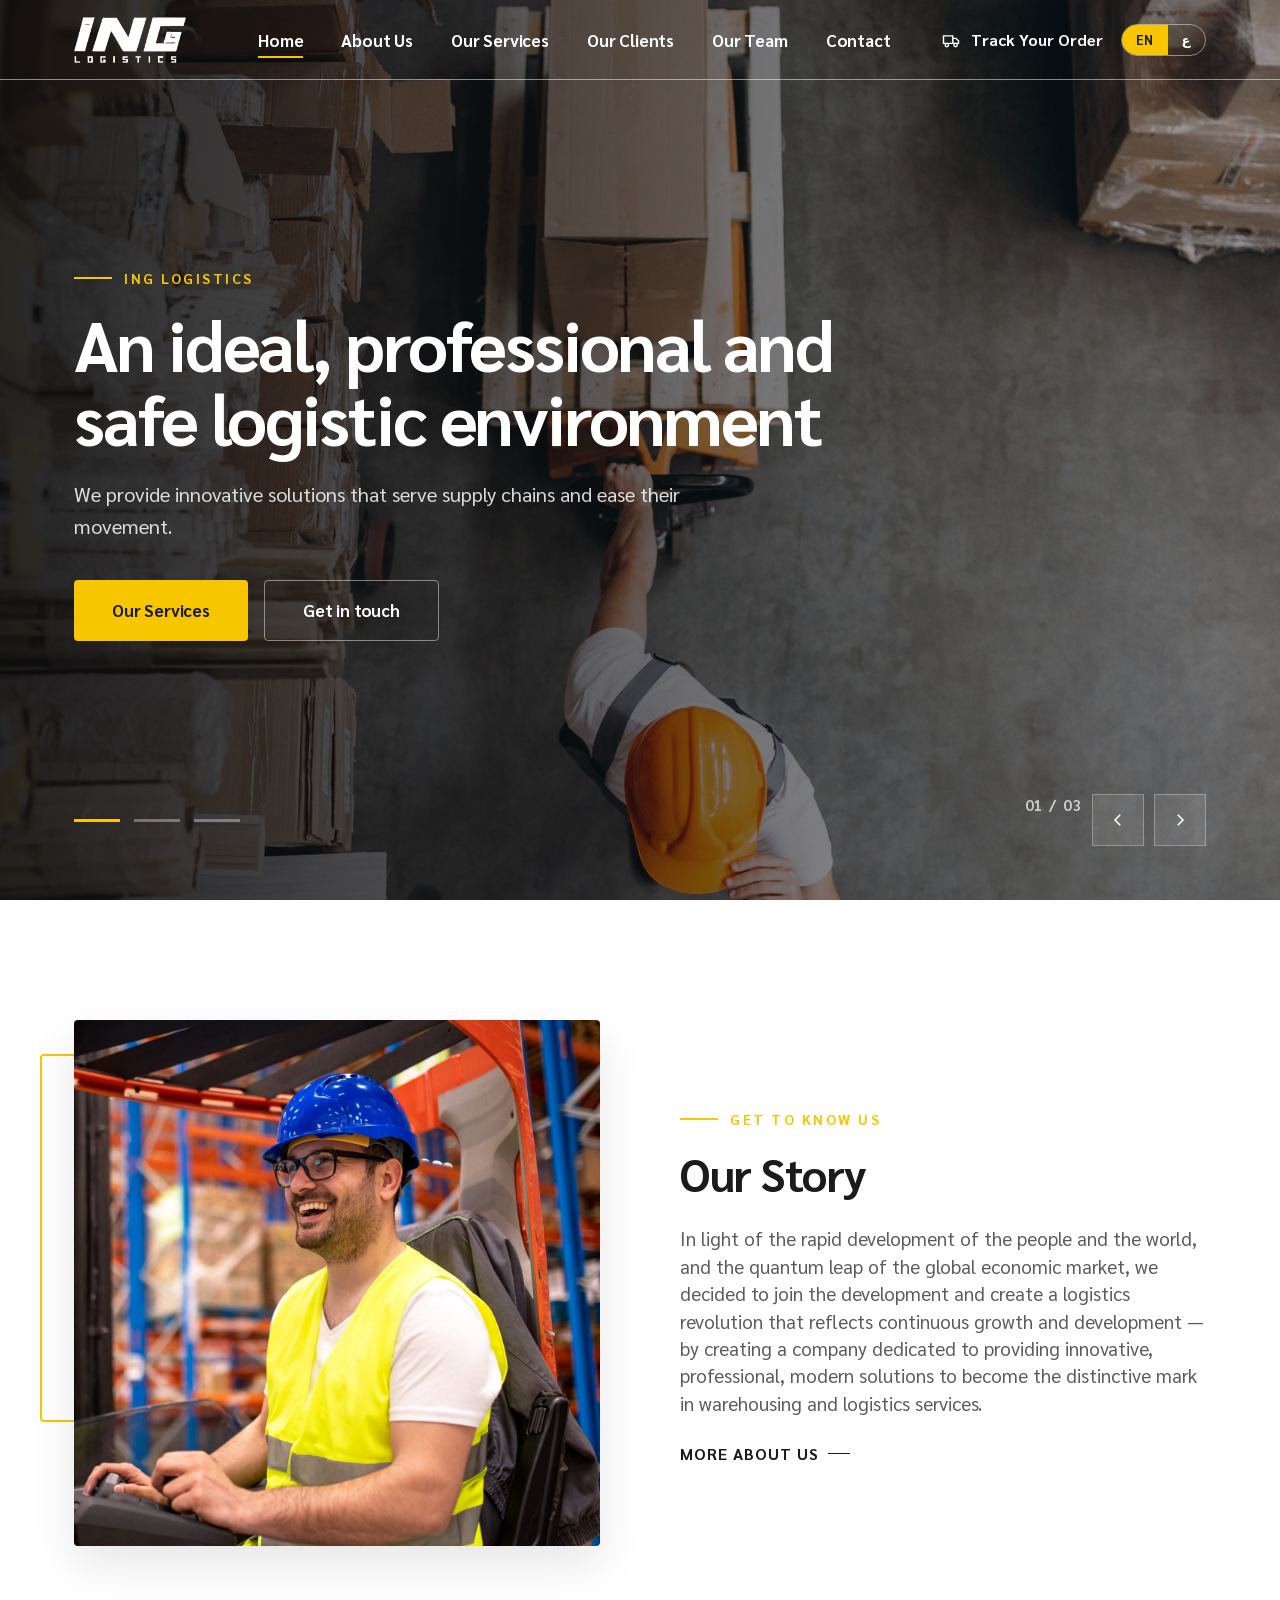
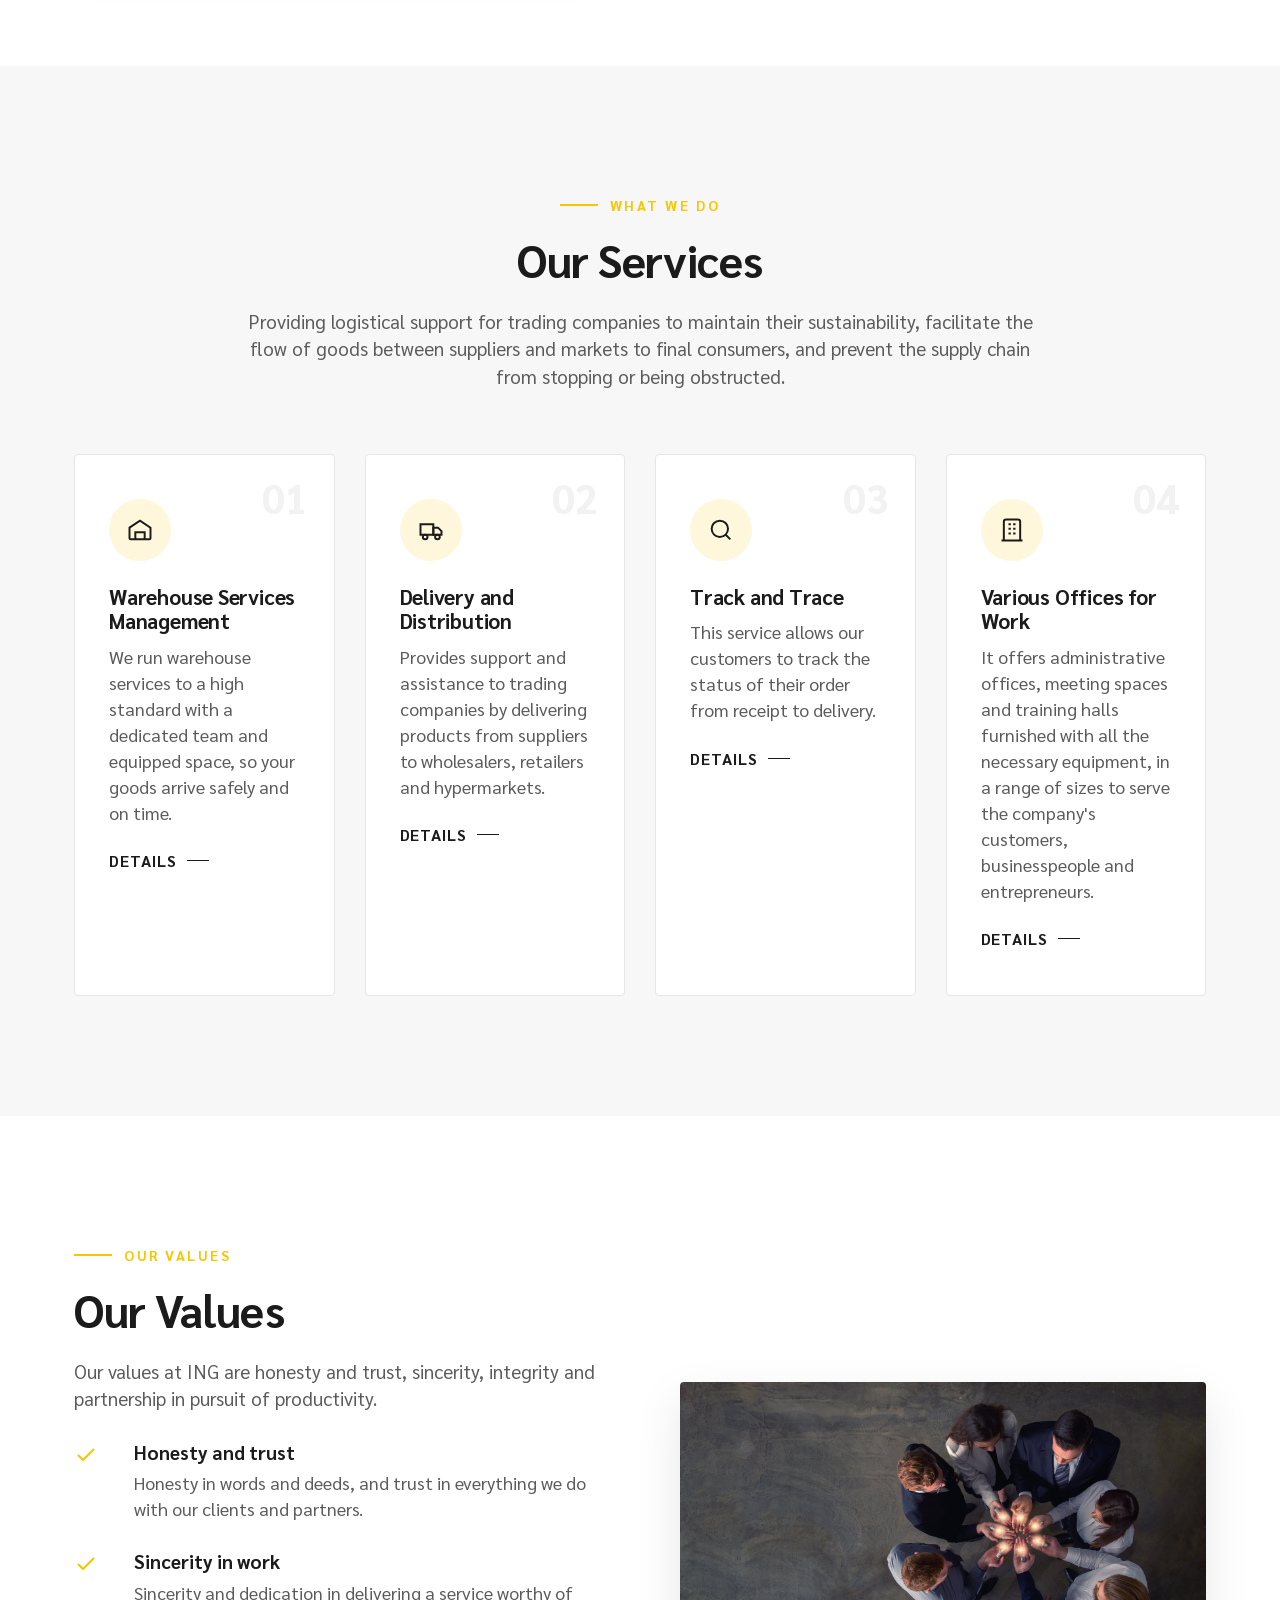
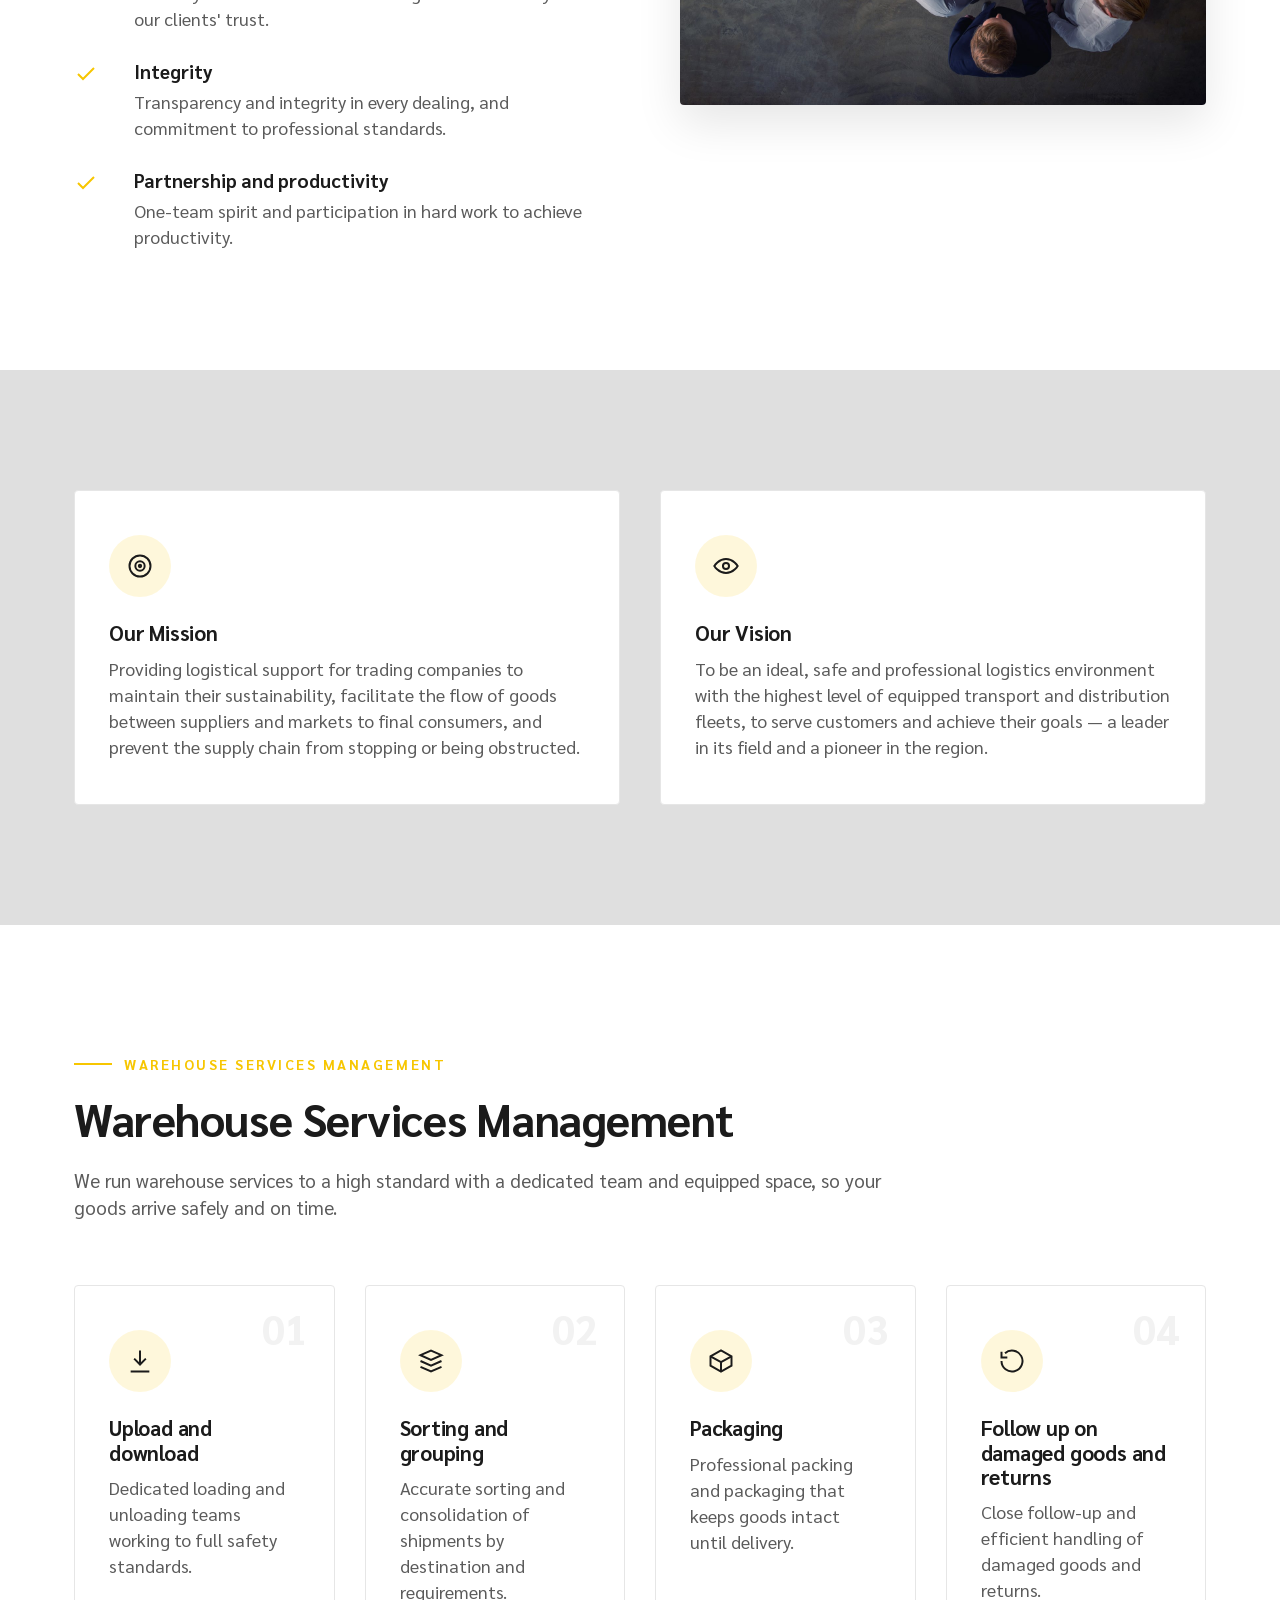
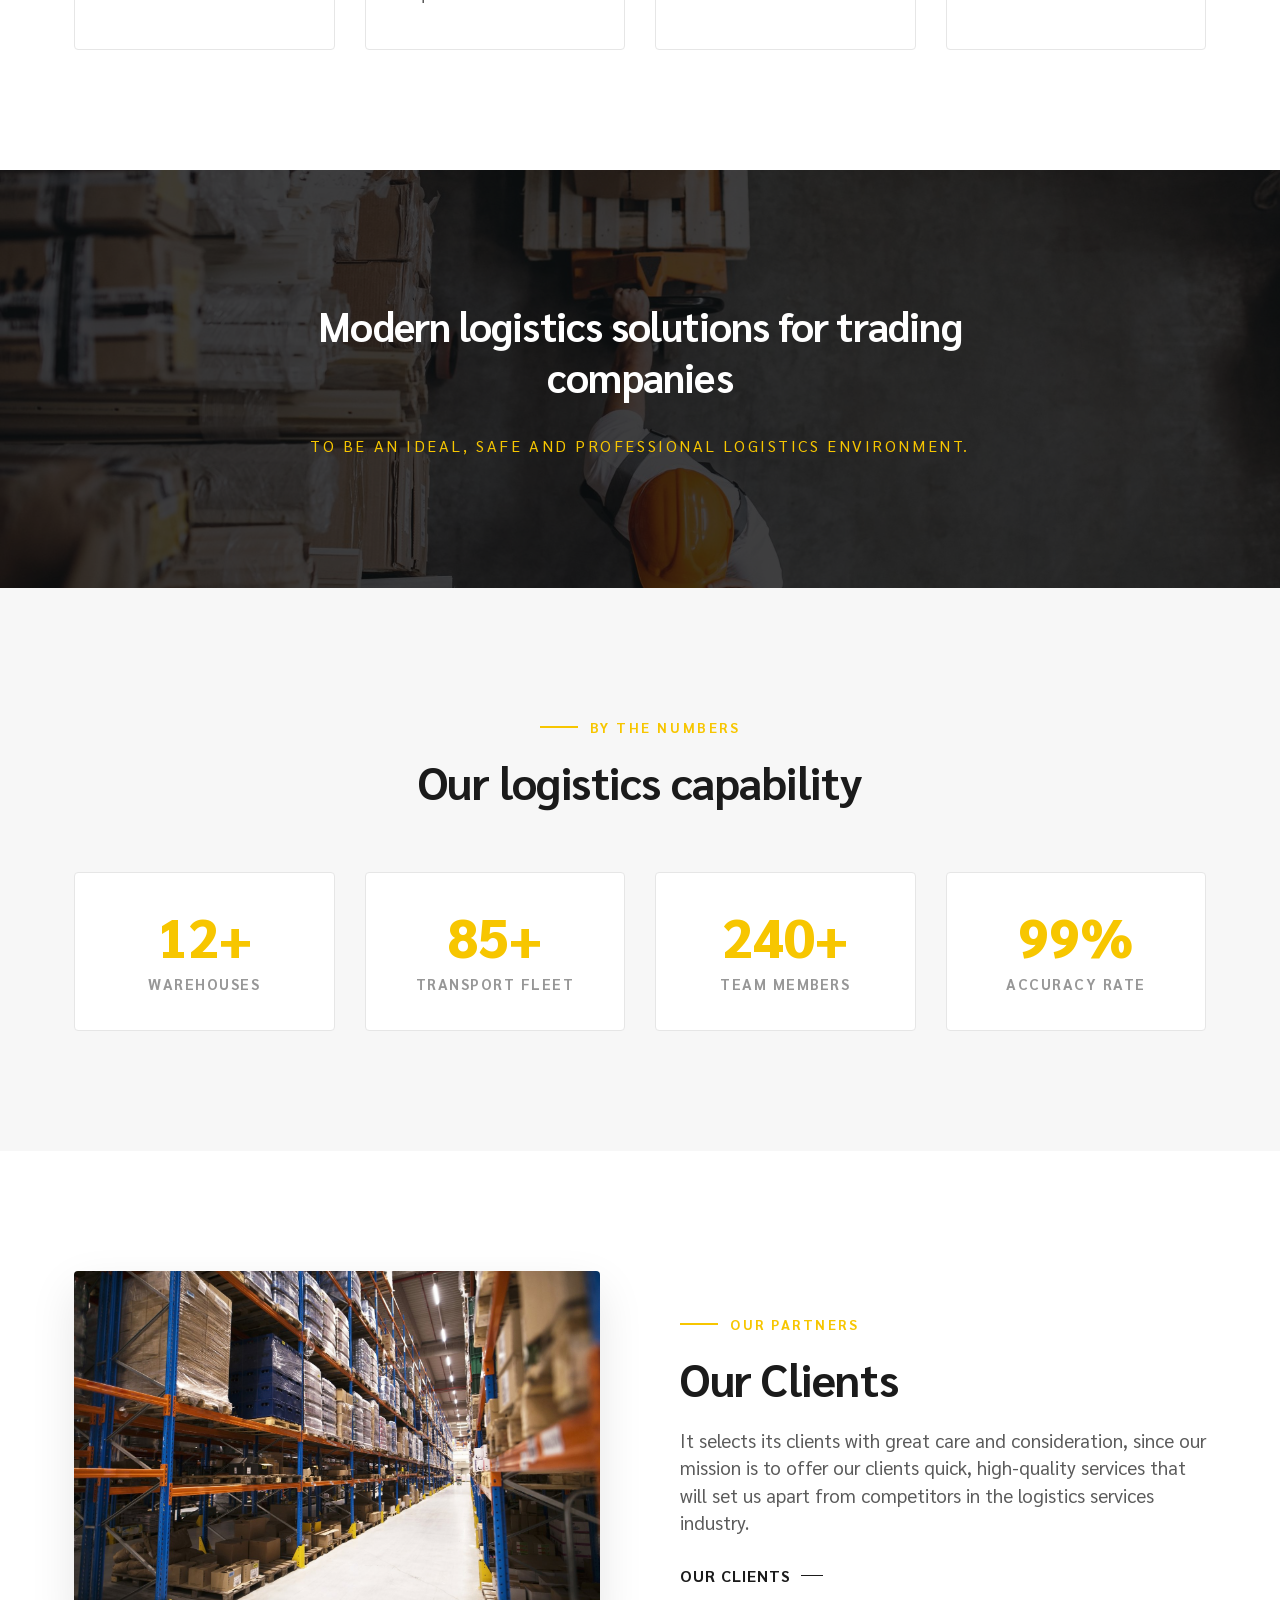
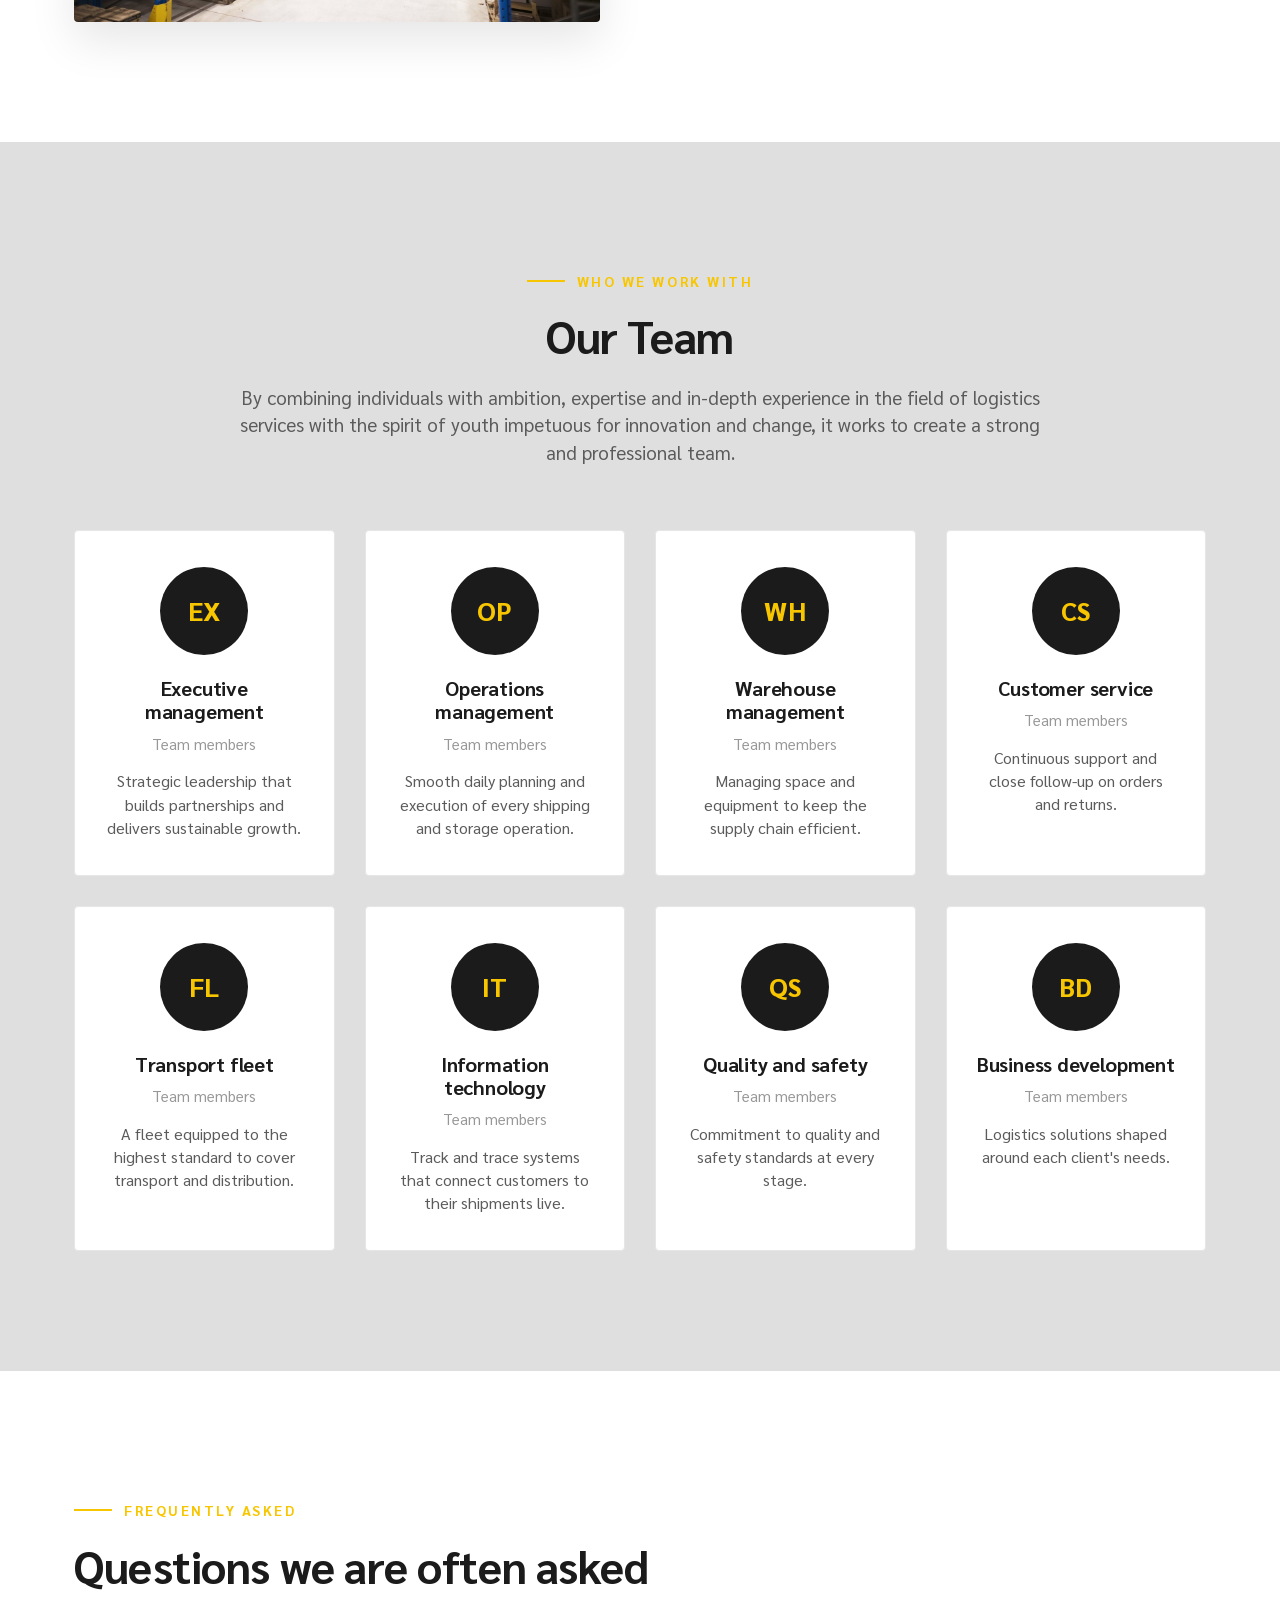
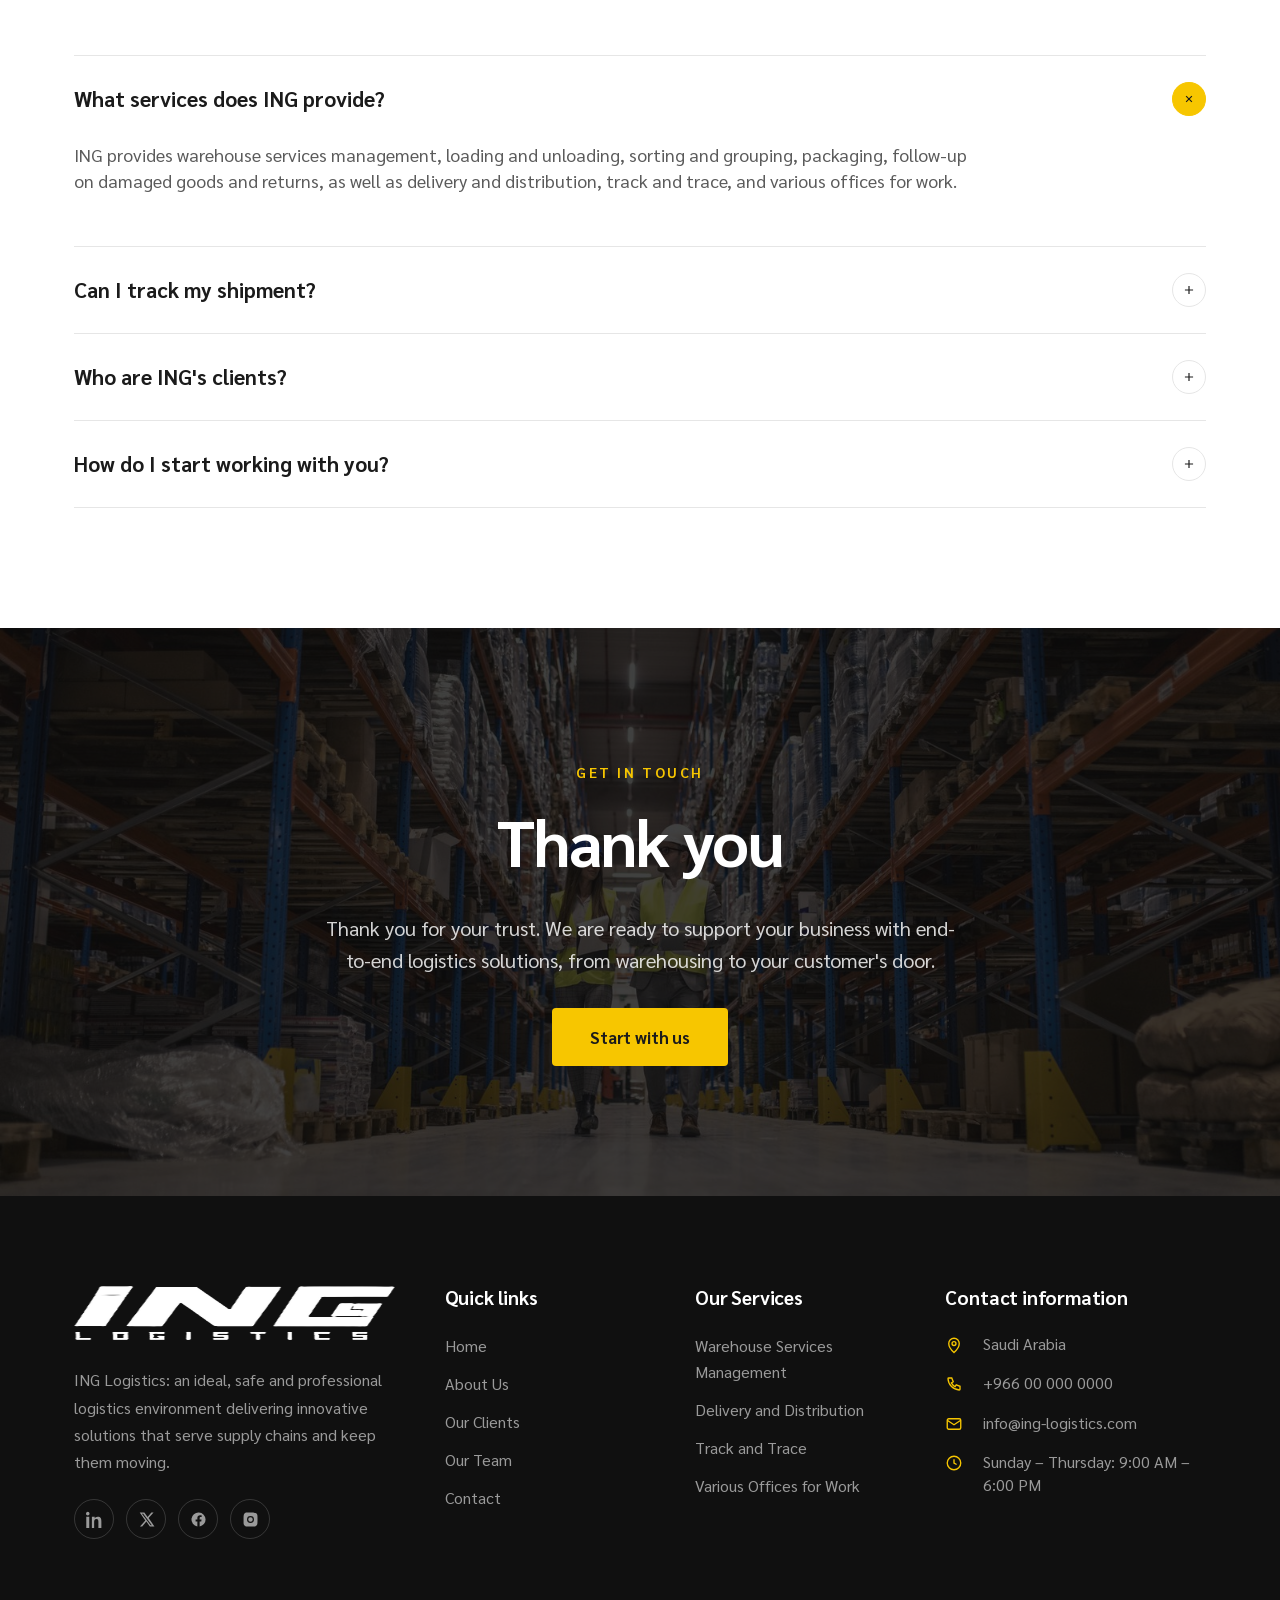
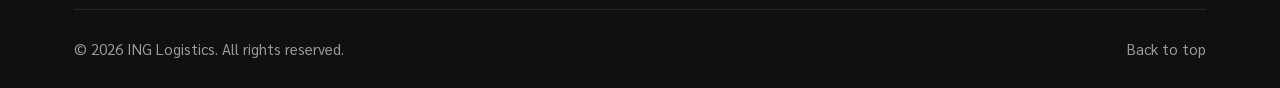
==== index.html @ fdd550eb "Rebuild ing-logistics.com as a static site from the company brochure Six dependency-free pages (no b" ====
<!DOCTYPE html>
<html lang="en" dir="ltr" data-lang="en">
<head>
<meta charset="utf-8">
<meta name="viewport" content="width=device-width, initial-scale=1">
<title>ING Logistics — An ideal, professional and safe logistic environment</title>
<meta name="description" content="ING Logistics: modern warehousing and logistics solutions, logistical support for trading companies, delivery and distribution, track and trace, and versatile workspaces.">
<link rel="icon" href="assets/logo/favicon.png" type="image/png">
<link rel="apple-touch-icon" href="assets/logo/favicon.png">
<link rel="stylesheet" href="assets/css/fonts-sarabun.css">
<link rel="stylesheet" href="assets/css/fonts-cairo.css">
<link rel="stylesheet" href="assets/css/style.css">
</head>
<body>

<a class="skip-link" href="#main" data-i18n="nav.skip">Skip to content</a>

<!-- ============================== HEADER ============================== -->
<header class="header">
  <div class="header__inner">
    <a class="header__logo" href="index.html" aria-label="ING Logistics — home">
      <img class="logo-light" src="assets/logo/ing-logo-light.png" alt="ING Logistics" width="389" height="160">
      <img class="logo-dark" src="assets/logo/ing-logo-dark.png" alt="" width="389" height="160" aria-hidden="true">
    </a>

    <nav class="nav" aria-label="Primary">
      <ul class="nav__list">
        <li class="nav__item is-current"><a class="nav__link" href="index.html" data-i18n="nav.home">Home</a></li>
        <li class="nav__item"><a class="nav__link" href="about-us.html" data-i18n="nav.about">About Us</a></li>
        <li class="nav__item"><a class="nav__link" href="our-services.html" data-i18n="nav.services">Our Services</a></li>
        <li class="nav__item"><a class="nav__link" href="our-clients.html" data-i18n="nav.clients">Our Clients</a></li>
        <li class="nav__item"><a class="nav__link" href="our-team.html" data-i18n="nav.team">Our Team</a></li>
        <li class="nav__item"><a class="nav__link" href="get-in-touch.html" data-i18n="nav.contact">Contact</a></li>
      </ul>
    </nav>

    <div class="header__actions">
      <div class="header__action header__action--track" tabindex="0" role="button" aria-haspopup="true">
        <svg viewBox="0 0 24 24" fill="none" stroke="currentColor" stroke-width="1.7" aria-hidden="true">
          <path d="M3 7h11v9H3z"/><path d="M14 10h4l3 3v3h-7z"/><circle cx="7" cy="18" r="2"/><circle cx="17.5" cy="18" r="2"/>
        </svg>
        <span data-i18n="header.track">Track Your Order</span>
        <div class="track-panel">
          <strong class="track-panel__title" data-i18n="header.trackTitle">Track your order</strong>
          <p data-i18n="header.trackText">Follow your shipment from receipt to delivery.</p>
          <form class="form" onsubmit="return false">
            <label class="field">
              <span class="visually-hidden" data-i18n="header.trackTitle">Track your order</span>
              <input type="text" placeholder="Tracking number" data-i18n-placeholder="header.trackPlaceholder">
            </label>
            <button class="btn" type="submit" data-i18n="header.trackButton">Track now</button>
          </form>
        </div>
      </div>

      <div class="lang-toggle" role="group" aria-label="Language">
        <button type="button" data-lang-btn="en" aria-pressed="true" data-i18n-aria="header.langLabel">EN</button>
        <button type="button" data-lang-btn="ar" aria-pressed="false">ع</button>
      </div>

      <button class="header__burger" type="button" aria-expanded="false" aria-label="Menu" data-i18n-aria="nav.menu">
        <span></span><span></span><span></span>
      </button>
    </div>
  </div>
</header>

<main id="main">

  <!-- =============================== HERO =============================== -->
  <section class="hero" data-slider aria-roledescription="carousel" aria-label="Highlights">
    <div class="hero__slides">

      <article class="hero__slide is-active">
        <div class="hero__bg" style="background-image:url('assets/img/hero-1.jpg')"></div>
        <div class="hero__inner container">
          <div class="hero__content">
            <span class="eyebrow" data-i18n="slide1.eyebrow">ING Logistics</span>
            <h1 class="hero__title" data-i18n="slide1.title">An ideal, professional and safe logistic environment</h1>
            <p class="hero__text" data-i18n="slide1.text">We provide innovative solutions that serve supply chains and ease their movement.</p>
            <div class="hero__actions">
              <a class="btn" href="our-services.html" data-i18n="slide.cta">Our Services</a>
              <a class="btn btn--ghost" href="get-in-touch.html" data-i18n="slide.cta2">Get in touch</a>
            </div>
          </div>
        </div>
      </article>

      <article class="hero__slide">
        <div class="hero__bg" style="background-image:url('assets/img/hero-2.jpg')"></div>
        <div class="hero__inner container">
          <div class="hero__content">
            <span class="eyebrow" data-i18n="slide2.eyebrow">Our Services</span>
            <h2 class="hero__title" data-i18n="slide2.title">Keeping up with the modern global market</h2>
            <p class="hero__text" data-i18n="slide2.text">Improving the level of services provided is one of our primary missions.</p>
            <div class="hero__actions">
              <a class="btn" href="our-services.html" data-i18n="services.cta">All services</a>
            </div>
          </div>
        </div>
      </article>

      <article class="hero__slide">
        <div class="hero__bg" style="background-image:url('assets/img/hero-3.jpg')"></div>
        <div class="hero__inner container">
          <div class="hero__content">
            <span class="eyebrow" data-i18n="slide3.eyebrow">Our Mission</span>
            <h2 class="hero__title" data-i18n="slide3.title">Logistical support that keeps the supply chain moving</h2>
            <p class="hero__text" data-i18n="slide3.text">Providing logistical support for trading companies to maintain their sustainability, facilitate the flow of goods between suppliers and markets, and prevent the supply chain from stopping.</p>
            <div class="hero__actions">
              <a class="btn" href="get-in-touch.html" data-i18n="slide.cta2">Get in touch</a>
            </div>
          </div>
        </div>
      </article>

    </div>

    <div class="hero__controls">
      <div class="hero__controls-inner">
        <div class="hero__dots" role="tablist" aria-label="Slides">
          <button class="hero__dot is-active" type="button" role="tab" aria-label="Slide 1"><span></span></button>
          <button class="hero__dot" type="button" role="tab" aria-label="Slide 2"><span></span></button>
          <button class="hero__dot" type="button" role="tab" aria-label="Slide 3"><span></span></button>
        </div>
        <div class="hero__arrows">
          <span class="hero__counter">01 / 03</span>
          <button class="hero__arrow" type="button" data-slide-prev aria-label="Previous slide" data-i18n-aria="hero.prev">
            <svg viewBox="0 0 24 24" fill="none" stroke="currentColor" stroke-width="2" aria-hidden="true"><path d="M15 5l-7 7 7 7"/></svg>
          </button>
          <button class="hero__arrow" type="button" data-slide-next aria-label="Next slide" data-i18n-aria="hero.next">
            <svg viewBox="0 0 24 24" fill="none" stroke="currentColor" stroke-width="2" aria-hidden="true"><path d="M9 5l7 7-7 7"/></svg>
          </button>
        </div>
      </div>
    </div>
  </section>

  <!-- ============================== STORY =============================== -->
  <section class="section">
    <div class="container">
      <div class="split">
        <div class="split__media split__media--offset" data-reveal>
          <img src="assets/img/story.jpg" alt="ING Logistics operations" width="1400" height="1400" loading="lazy">
        </div>
        <div class="split__body" data-reveal data-reveal-delay="120">
          <div class="section-head">
            <span class="eyebrow" data-i18n="story.eyebrow">Get to know us</span>
            <h2 data-i18n="story.title">Our Story</h2>
          </div>
          <p data-i18n="story.text">In light of the rapid development of the people and the world, and the quantum leap of the global economic market, we decided to join the development and create a logistics revolution that reflects continuous growth and development — by creating a company dedicated to providing innovative, professional, modern solutions to become the distinctive mark in warehousing and logistics services.</p>
          <a class="link-more" href="about-us.html" data-i18n="story.cta">More about us</a>
        </div>
      </div>
    </div>
  </section>

  <!-- ============================ SERVICES ============================== -->
  <section class="section section--soft" id="services">
    <div class="container">
      <div class="section-head section-head--center" data-reveal>
        <span class="eyebrow" data-i18n="services.eyebrow">What we do</span>
        <h2 data-i18n="services.title">Our Services</h2>
        <p data-i18n="services.text">Providing logistical support for trading companies to maintain their sustainability, facilitate the flow of goods between suppliers and markets to final consumers, and prevent the supply chain from stopping or being obstructed.</p>
      </div>

      <div class="cards">
        <article class="card" data-reveal>
          <span class="card__index">01</span>
          <div class="card__icon">
            <svg viewBox="0 0 24 24" fill="none" stroke="currentColor" stroke-width="1.7" aria-hidden="true">
              <path d="M3 10l9-6 9 6v9a1 1 0 0 1-1 1H4a1 1 0 0 1-1-1z"/><path d="M8 20v-6h8v6"/>
            </svg>
          </div>
          <h3 data-i18n="warehouse.title">Warehouse Services Management</h3>
          <p data-i18n="warehouse.text">We run warehouse services to a high standard with a dedicated team and equipped space, so your goods arrive safely and on time.</p>
          <a class="link-more" href="our-services.html#warehouse" data-i18n="btn.details">Details</a>
        </article>

        <article class="card" data-reveal data-reveal-delay="90">
          <span class="card__index">02</span>
          <div class="card__icon">
            <svg viewBox="0 0 24 24" fill="none" stroke="currentColor" stroke-width="1.7" aria-hidden="true">
              <path d="M3 7h11v9H3z"/><path d="M14 10h4l3 3v3h-7z"/><circle cx="7" cy="18" r="2"/><circle cx="17.5" cy="18" r="2"/>
            </svg>
          </div>
          <h3 data-i18n="delivery.title">Delivery and Distribution</h3>
          <p data-i18n="delivery.text">Provides support and assistance to trading companies by delivering products from suppliers to wholesalers, retailers and hypermarkets.</p>
          <a class="link-more" href="our-services.html#delivery" data-i18n="btn.details">Details</a>
        </article>

        <article class="card" data-reveal data-reveal-delay="180">
          <span class="card__index">03</span>
          <div class="card__icon">
            <svg viewBox="0 0 24 24" fill="none" stroke="currentColor" stroke-width="1.7" aria-hidden="true">
              <circle cx="11" cy="11" r="7"/><path d="M20 20l-4.2-4.2"/>
            </svg>
          </div>
          <h3 data-i18n="track.title">Track and Trace</h3>
          <p data-i18n="track.text">This service allows our customers to track the status of their order from receipt to delivery.</p>
          <a class="link-more" href="our-services.html#track" data-i18n="btn.details">Details</a>
        </article>

        <article class="card" data-reveal data-reveal-delay="270">
          <span class="card__index">04</span>
          <div class="card__icon">
            <svg viewBox="0 0 24 24" fill="none" stroke="currentColor" stroke-width="1.7" aria-hidden="true">
              <path d="M5 21V5a2 2 0 0 1 2-2h10a2 2 0 0 1 2 2v16"/><path d="M3 21h18"/><path d="M9 7h2M13 7h2M9 11h2M13 11h2M9 15h2M13 15h2"/>
            </svg>
          </div>
          <h3 data-i18n="offices.title">Various Offices for Work</h3>
          <p data-i18n="offices.text">It offers administrative offices, meeting spaces and training halls furnished with all the necessary equipment, in a range of sizes to serve the company's customers, businesspeople and entrepreneurs.</p>
          <a class="link-more" href="our-services.html#offices" data-i18n="btn.details">Details</a>
        </article>
      </div>
    </div>
  </section>

  <!-- ============================= VALUES ============================== -->
  <section class="section">
    <div class="container">
      <div class="split split--reverse">
        <div class="split__media" data-reveal>
          <img src="assets/img/values.jpg" alt="Warehouse operations at ING Logistics" width="1920" height="1177" loading="lazy">
        </div>
        <div class="split__body" data-reveal data-reveal-delay="120">
          <div class="section-head">
            <span class="eyebrow" data-i18n="values.eyebrow">Our Values</span>
            <h2 data-i18n="values.title">Our Values</h2>
            <p data-i18n="values.text">Our values at ING are honesty and trust, sincerity, integrity and partnership in pursuit of productivity.</p>
          </div>
          <ul class="value-list">
            <li>
              <svg viewBox="0 0 24 24" fill="none" stroke="currentColor" stroke-width="2" aria-hidden="true"><path d="M20 6L9 17l-5-5"/></svg>
              <div>
                <strong data-i18n="values.item1.title">Honesty and trust</strong>
                <span data-i18n="values.item1.text">Honesty in words and deeds, and trust in everything we do with our clients and partners.</span>
              </div>
            </li>
            <li>
              <svg viewBox="0 0 24 24" fill="none" stroke="currentColor" stroke-width="2" aria-hidden="true"><path d="M20 6L9 17l-5-5"/></svg>
              <div>
                <strong data-i18n="values.item2.title">Sincerity in work</strong>
                <span data-i18n="values.item2.text">Sincerity and dedication in delivering a service worthy of our clients' trust.</span>
              </div>
            </li>
            <li>
              <svg viewBox="0 0 24 24" fill="none" stroke="currentColor" stroke-width="2" aria-hidden="true"><path d="M20 6L9 17l-5-5"/></svg>
              <div>
                <strong data-i18n="values.item3.title">Integrity</strong>
                <span data-i18n="values.item3.text">Transparency and integrity in every dealing, and commitment to professional standards.</span>
              </div>
            </li>
            <li>
              <svg viewBox="0 0 24 24" fill="none" stroke="currentColor" stroke-width="2" aria-hidden="true"><path d="M20 6L9 17l-5-5"/></svg>
              <div>
                <strong data-i18n="values.item4.title">Partnership and productivity</strong>
                <span data-i18n="values.item4.text">One-team spirit and participation in hard work to achieve productivity.</span>
              </div>
            </li>
          </ul>
        </div>
      </div>
    </div>
  </section>

  <!-- ========================= MISSION & VISION ======================== -->
  <section class="section section--band">
    <div class="container">
      <div class="cards" style="grid-template-columns:repeat(2,1fr);gap:40px">
        <article class="card" data-reveal>
          <div class="card__icon">
            <svg viewBox="0 0 24 24" fill="none" stroke="currentColor" stroke-width="1.7" aria-hidden="true">
              <circle cx="12" cy="12" r="9"/><circle cx="12" cy="12" r="4"/><circle cx="12" cy="12" r="1" fill="currentColor"/>
            </svg>
          </div>
          <h3 data-i18n="mission.title">Our Mission</h3>
          <p data-i18n="mission.text">Providing logistical support for trading companies to maintain their sustainability, facilitate the flow of goods between suppliers and markets to final consumers, and prevent the supply chain from stopping or being obstructed.</p>
        </article>

        <article class="card" data-reveal data-reveal-delay="120">
          <div class="card__icon">
            <svg viewBox="0 0 24 24" fill="none" stroke="currentColor" stroke-width="1.7" aria-hidden="true">
              <path d="M2 12s3.6-6 10-6 10 6 10 6-3.6 6-10 6-10-6-10-6z"/><circle cx="12" cy="12" r="2.6"/>
            </svg>
          </div>
          <h3 data-i18n="vision.title">Our Vision</h3>
          <p data-i18n="vision.text">To be an ideal, safe and professional logistics environment with the highest level of equipped transport and distribution fleets, to serve customers and achieve their goals — a leader in its field and a pioneer in the region.</p>
        </article>
      </div>
    </div>
  </section>

  <!-- ==================== WAREHOUSE SERVICES MANAGEMENT ================= -->
  <section class="section">
    <div class="container">
      <div class="section-head" data-reveal>
        <span class="eyebrow" data-i18n="warehouse.eyebrow">Warehouse Services Management</span>
        <h2 data-i18n="warehouse.title">Warehouse Services Management</h2>
        <p data-i18n="warehouse.text">We run warehouse services to a high standard with a dedicated team and equipped space, so your goods arrive safely and on time.</p>
      </div>

      <div class="cards">
        <article class="card" data-reveal>
          <span class="card__index">01</span>
          <div class="card__icon">
            <svg viewBox="0 0 24 24" fill="none" stroke="currentColor" stroke-width="1.7" aria-hidden="true">
              <path d="M12 3v12"/><path d="M7 10l5 5 5-5"/><path d="M4 21h16"/>
            </svg>
          </div>
          <h3 data-i18n="warehouse.item1.title">Upload and download</h3>
          <p data-i18n="warehouse.item1.text">Dedicated loading and unloading teams working to full safety standards.</p>
        </article>

        <article class="card" data-reveal data-reveal-delay="90">
          <span class="card__index">02</span>
          <div class="card__icon">
            <svg viewBox="0 0 24 24" fill="none" stroke="currentColor" stroke-width="1.7" aria-hidden="true">
              <path d="M3 7l9-4 9 4-9 4z"/><path d="M3 12l9 4 9-4"/><path d="M3 17l9 4 9-4"/>
            </svg>
          </div>
          <h3 data-i18n="warehouse.item2.title">Sorting and grouping</h3>
          <p data-i18n="warehouse.item2.text">Accurate sorting and consolidation of shipments by destination and requirements.</p>
        </article>

        <article class="card" data-reveal data-reveal-delay="180">
          <span class="card__index">03</span>
          <div class="card__icon">
            <svg viewBox="0 0 24 24" fill="none" stroke="currentColor" stroke-width="1.7" aria-hidden="true">
              <path d="M21 8l-9-5-9 5v8l9 5 9-5z"/><path d="M3 8l9 5 9-5"/><path d="M12 13v8"/>
            </svg>
          </div>
          <h3 data-i18n="warehouse.item3.title">Packaging</h3>
          <p data-i18n="warehouse.item3.text">Professional packing and packaging that keeps goods intact until delivery.</p>
        </article>

        <article class="card" data-reveal data-reveal-delay="270">
          <span class="card__index">04</span>
          <div class="card__icon">
            <svg viewBox="0 0 24 24" fill="none" stroke="currentColor" stroke-width="1.7" aria-hidden="true">
              <path d="M3 12a9 9 0 1 0 3-6.7"/><path d="M3 4v5h5"/>
            </svg>
          </div>
          <h3 data-i18n="warehouse.item4.title">Follow up on damaged goods and returns</h3>
          <p data-i18n="warehouse.item4.text">Close follow-up and efficient handling of damaged goods and returns.</p>
        </article>
      </div>
    </div>
  </section>

  <!-- ============================ QUOTE BAND =========================== -->
  <section class="band" style="background-image:url('assets/img/band-quote.jpg')">
    <div class="band__inner container" data-reveal>
      <blockquote data-i18n="about.heading">Modern logistics solutions for trading companies</blockquote>
      <cite data-i18n="footer.slogan">To be an ideal, safe and professional logistics environment.</cite>
    </div>
  </section>

  <!-- ============================== STATS ============================== -->
  <section class="section section--soft">
    <div class="container">
      <div class="section-head section-head--center" data-reveal>
        <span class="eyebrow" data-i18n="stats.eyebrow">By the numbers</span>
        <h2 data-i18n="stats.title">Our logistics capability</h2>
      </div>
      <div class="stats">
        <div class="stat" data-reveal>
          <div class="stat__value"><span data-count-to="12"></span><span>+</span></div>
          <div class="stat__label" data-i18n="stats.value1">Warehouses</div>
        </div>
        <div class="stat" data-reveal data-reveal-delay="90">
          <div class="stat__value"><span data-count-to="85"></span><span>+</span></div>
          <div class="stat__label" data-i18n="stats.value2">Transport fleet</div>
        </div>
        <div class="stat" data-reveal data-reveal-delay="180">
          <div class="stat__value"><span data-count-to="240"></span><span>+</span></div>
          <div class="stat__label" data-i18n="stats.value3">Team members</div>
        </div>
        <div class="stat" data-reveal data-reveal-delay="270">
          <div class="stat__value"><span data-count-to="99"></span><span>%</span></div>
          <div class="stat__label" data-i18n="stats.value4">Accuracy rate</div>
        </div>
      </div>
    </div>
  </section>

  <!-- ============================= CLIENTS ============================= -->
  <section class="section">
    <div class="container">
      <div class="split">
        <div class="split__media" data-reveal>
          <img src="assets/img/services-intro.jpg" alt="ING Logistics distribution" width="1600" height="1068" loading="lazy">
        </div>
        <div class="split__body" data-reveal data-reveal-delay="120">
          <div class="section-head">
            <span class="eyebrow" data-i18n="clients.eyebrow">Our partners</span>
            <h2 data-i18n="clients.title">Our Clients</h2>
            <p data-i18n="clients.text">It selects its clients with great care and consideration, since our mission is to offer our clients quick, high-quality services that will set us apart from competitors in the logistics services industry.</p>
          </div>
          <a class="link-more" href="our-clients.html" data-i18n="clients.title">Our Clients</a>
        </div>
      </div>
    </div>
  </section>

  <!-- =============================== TEAM ============================== -->
  <section class="section section--band">
    <div class="container">
      <div class="section-head section-head--center" data-reveal>
        <span class="eyebrow" data-i18n="team.eyebrow">Who we work with</span>
        <h2 data-i18n="team.title">Our Team</h2>
        <p data-i18n="team.text">By combining individuals with ambition, expertise and in-depth experience in the field of logistics services with the spirit of youth impetuous for innovation and change, it works to create a strong and professional team.</p>
      </div>

      <div class="team-grid">
        <article class="member" data-reveal>
          <div class="member__avatar" aria-hidden="true">EX</div>
          <h3 data-i18n="team.role1">Executive management</h3>
          <span data-i18n="stats.value3">Team members</span>
          <p data-i18n="team.desc1">Strategic leadership that builds partnerships and delivers sustainable growth.</p>
        </article>
        <article class="member" data-reveal data-reveal-delay="90">
          <div class="member__avatar" aria-hidden="true">OP</div>
          <h3 data-i18n="team.role2">Operations management</h3>
          <span data-i18n="stats.value3">Team members</span>
          <p data-i18n="team.desc2">Smooth daily planning and execution of every shipping and storage operation.</p>
        </article>
        <article class="member" data-reveal data-reveal-delay="180">
          <div class="member__avatar" aria-hidden="true">WH</div>
          <h3 data-i18n="team.role3">Warehouse management</h3>
          <span data-i18n="stats.value3">Team members</span>
          <p data-i18n="team.desc3">Managing space and equipment to keep the supply chain efficient.</p>
        </article>
        <article class="member" data-reveal data-reveal-delay="270">
          <div class="member__avatar" aria-hidden="true">CS</div>
          <h3 data-i18n="team.role4">Customer service</h3>
          <span data-i18n="stats.value3">Team members</span>
          <p data-i18n="team.desc4">Continuous support and close follow-up on orders and returns.</p>
        </article>
        <article class="member" data-reveal>
          <div class="member__avatar" aria-hidden="true">FL</div>
          <h3 data-i18n="team.role5">Transport fleet</h3>
          <span data-i18n="stats.value3">Team members</span>
          <p data-i18n="team.desc5">A fleet equipped to the highest standard to cover transport and distribution.</p>
        </article>
        <article class="member" data-reveal data-reveal-delay="90">
          <div class="member__avatar" aria-hidden="true">IT</div>
          <h3 data-i18n="team.role6">Information technology</h3>
          <span data-i18n="stats.value3">Team members</span>
          <p data-i18n="team.desc6">Track and trace systems that connect customers to their shipments live.</p>
        </article>
        <article class="member" data-reveal data-reveal-delay="180">
          <div class="member__avatar" aria-hidden="true">QS</div>
          <h3 data-i18n="team.role7">Quality and safety</h3>
          <span data-i18n="stats.value3">Team members</span>
          <p data-i18n="team.desc7">Commitment to quality and safety standards at every stage.</p>
        </article>
        <article class="member" data-reveal data-reveal-delay="270">
          <div class="member__avatar" aria-hidden="true">BD</div>
          <h3 data-i18n="team.role8">Business development</h3>
          <span data-i18n="stats.value3">Team members</span>
          <p data-i18n="team.desc8">Logistics solutions shaped around each client's needs.</p>
        </article>
      </div>
    </div>
  </section>

  <!-- =============================== FAQ =============================== -->
  <section class="section">
    <div class="container">
      <div class="section-head" data-reveal>
        <span class="eyebrow" data-i18n="faq.eyebrow">Frequently asked</span>
        <h2 data-i18n="faq.title">Questions we are often asked</h2>
      </div>

      <div class="accordion" data-reveal>
        <div class="accordion__item">
          <button class="accordion__trigger" type="button">
            <span data-i18n="faq.q1">What services does ING provide?</span>
            <span class="accordion__icon" aria-hidden="true">
              <svg viewBox="0 0 24 24" width="14" height="14" fill="none" stroke="currentColor" stroke-width="2"><path d="M12 5v14M5 12h14"/></svg>
            </span>
          </button>
          <div class="accordion__panel"><div data-i18n="faq.a1">ING provides warehouse services management, loading and unloading, sorting and grouping, packaging, follow-up on damaged goods and returns, as well as delivery and distribution, track and trace, and various offices for work.</div></div>
        </div>
        <div class="accordion__item">
          <button class="accordion__trigger" type="button">
            <span data-i18n="faq.q2">Can I track my shipment?</span>
            <span class="accordion__icon" aria-hidden="true">
              <svg viewBox="0 0 24 24" width="14" height="14" fill="none" stroke="currentColor" stroke-width="2"><path d="M12 5v14M5 12h14"/></svg>
            </span>
          </button>
          <div class="accordion__panel"><div data-i18n="faq.a2">Yes. ING provides a track and trace service that lets customers follow the status of their order from receipt through to delivery.</div></div>
        </div>
        <div class="accordion__item">
          <button class="accordion__trigger" type="button">
            <span data-i18n="faq.q3">Who are ING's clients?</span>
            <span class="accordion__icon" aria-hidden="true">
              <svg viewBox="0 0 24 24" width="14" height="14" fill="none" stroke="currentColor" stroke-width="2"><path d="M12 5v14M5 12h14"/></svg>
            </span>
          </button>
          <div class="accordion__panel"><div data-i18n="faq.a3">We serve trading companies, wholesalers, retailers and hypermarkets, businesspeople and entrepreneurs, and the company selects its clients with great care and consideration.</div></div>
        </div>
        <div class="accordion__item">
          <button class="accordion__trigger" type="button">
            <span data-i18n="faq.q4">How do I start working with you?</span>
            <span class="accordion__icon" aria-hidden="true">
              <svg viewBox="0 0 24 24" width="14" height="14" fill="none" stroke="currentColor" stroke-width="2"><path d="M12 5v14M5 12h14"/></svg>
            </span>
          </button>
          <div class="accordion__panel"><div data-i18n="faq.a4">Get in touch using the contact details below and our team will review your requirements and propose the right logistics solution.</div></div>
        </div>
      </div>
    </div>
  </section>

  <!-- ============================== CTA ================================ -->
  <section class="band" style="background-image:url('assets/img/cta.jpg')">
    <div class="band__inner container" data-reveal>
      <span class="eyebrow eyebrow--plain" data-i18n="contact.eyebrow">Get in touch</span>
      <blockquote data-i18n="cta.title" style="font-size:64px">Thank you</blockquote>
      <p class="lead" style="color:rgba(255,255,255,.82);max-width:640px;margin:0 auto 32px" data-i18n="cta.text">Thank you for your trust. We are ready to support your business with end-to-end logistics solutions, from warehousing to your customer's door.</p>
      <a class="btn" href="get-in-touch.html" data-i18n="cta.button">Start with us</a>
    </div>
  </section>

</main>

<!-- ============================== FOOTER ============================== -->
<footer class="footer">
  <div class="container">
    <div class="footer__grid">
      <div>
        <img class="footer__logo" src="assets/logo/ing-logo-light.png" alt="ING Logistics" width="389" height="160" loading="lazy">
        <p data-i18n="footer.about">ING Logistics: an ideal, safe and professional logistics environment delivering innovative solutions that serve supply chains and keep them moving.</p>
        <div class="socials" style="margin-top:24px">
          <a href="#" aria-label="LinkedIn"><svg viewBox="0 0 24 24" fill="currentColor" aria-hidden="true"><path d="M4.98 3.5A2.5 2.5 0 1 1 0 3.5a2.5 2.5 0 0 1 4.98 0zM.4 8.2h4.2V24H.4zM8.3 8.2h4v2.2h.1c.6-1.1 2-2.4 4.1-2.4 4.4 0 5.2 2.9 5.2 6.6V24h-4.2v-8.3c0-2 0-4.5-2.8-4.5s-3.2 2.2-3.2 4.4V24H8.3z"/></svg></a>
          <a href="#" aria-label="X"><svg viewBox="0 0 24 24" fill="currentColor" aria-hidden="true"><path d="M18.9 2H22l-7 8 8.2 12h-6.4l-5-7.3L5.9 22H2.8l7.5-8.6L2.4 2h6.6l4.5 6.6zM17.8 20h1.7L7.3 3.8H5.5z"/></svg></a>
          <a href="#" aria-label="Facebook"><svg viewBox="0 0 24 24" fill="currentColor" aria-hidden="true"><path d="M22 12a10 10 0 1 0-11.6 9.9v-7H7.9V12h2.5V9.8c0-2.5 1.5-3.9 3.8-3.9 1.1 0 2.2.2 2.2.2v2.4h-1.2c-1.2 0-1.6.8-1.6 1.6V12h2.7l-.4 2.9h-2.3v7A10 10 0 0 0 22 12z"/></svg></a>
          <a href="#" aria-label="Instagram"><svg viewBox="0 0 24 24" fill="currentColor" aria-hidden="true"><path d="M12 2.2c3.2 0 3.6 0 4.9.1 1.2.1 1.8.3 2.2.4.6.2 1 .5 1.4.9.4.4.7.8.9 1.4.2.4.3 1 .4 2.2.1 1.3.1 1.7.1 4.9s0 3.6-.1 4.9c-.1 1.2-.3 1.8-.4 2.2-.2.6-.5 1-.9 1.4-.4.4-.8.7-1.4.9-.4.2-1 .3-2.2.4-1.3.1-1.7.1-4.9.1s-3.6 0-4.9-.1c-1.2-.1-1.8-.3-2.2-.4-.6-.2-1-.5-1.4-.9-.4-.4-.7-.8-.9-1.4-.2-.4-.3-1-.4-2.2C2.2 15.6 2.2 15.2 2.2 12s0-3.6.1-4.9c.1-1.2.3-1.8.4-2.2.2-.6.5-1 .9-1.4.4-.4.8-.7 1.4-.9.4-.2 1-.3 2.2-.4C8.4 2.2 8.8 2.2 12 2.2zm0 4.9a4.9 4.9 0 1 0 0 9.8 4.9 4.9 0 0 0 0-9.8zm0 8.1a3.2 3.2 0 1 1 0-6.4 3.2 3.2 0 0 1 0 6.4zm6.2-8.3a1.1 1.1 0 1 1-2.3 0 1.1 1.1 0 0 1 2.3 0z"/></svg></a>
        </div>
      </div>

      <div>
        <h3 data-i18n="footer.linksTitle">Quick links</h3>
        <ul class="footer__links">
          <li><a href="index.html" data-i18n="nav.home">Home</a></li>
          <li><a href="about-us.html" data-i18n="nav.about">About Us</a></li>
          <li><a href="our-clients.html" data-i18n="nav.clients">Our Clients</a></li>
          <li><a href="our-team.html" data-i18n="nav.team">Our Team</a></li>
          <li><a href="get-in-touch.html" data-i18n="nav.contact">Contact</a></li>
        </ul>
      </div>

      <div>
        <h3 data-i18n="footer.servicesTitle">Our Services</h3>
        <ul class="footer__links">
          <li><a href="our-services.html#warehouse" data-i18n="warehouse.title">Warehouse Services Management</a></li>
          <li><a href="our-services.html#delivery" data-i18n="delivery.title">Delivery and Distribution</a></li>
          <li><a href="our-services.html#track" data-i18n="track.title">Track and Trace</a></li>
          <li><a href="our-services.html#offices" data-i18n="offices.title">Various Offices for Work</a></li>
        </ul>
      </div>

      <div>
        <h3 data-i18n="footer.contactTitle">Contact information</h3>
        <ul class="footer__contact">
          <li>
            <svg viewBox="0 0 24 24" fill="none" stroke="currentColor" stroke-width="1.8" aria-hidden="true"><path d="M12 22s7-6.2 7-12a7 7 0 1 0-14 0c0 5.8 7 12 7 12z"/><circle cx="12" cy="10" r="2.6"/></svg>
            <span data-i18n="contact.address">Saudi Arabia</span>
          </li>
          <li>
            <svg viewBox="0 0 24 24" fill="none" stroke="currentColor" stroke-width="1.8" aria-hidden="true"><path d="M5 4h4l2 5-2.5 1.5a12 12 0 0 0 5 5L15 13l5 2v4a1 1 0 0 1-1 1A16 16 0 0 1 4 5a1 1 0 0 1 1-1z"/></svg>
            <a href="tel:+966000000000" dir="ltr">+966 00 000 0000</a>
          </li>
          <li>
            <svg viewBox="0 0 24 24" fill="none" stroke="currentColor" stroke-width="1.8" aria-hidden="true"><rect x="3" y="5" width="18" height="14" rx="2"/><path d="M3 7l9 6 9-6"/></svg>
            <a href="mailto:info@ing-logistics.com" dir="ltr">info@ing-logistics.com</a>
          </li>
          <li>
            <svg viewBox="0 0 24 24" fill="none" stroke="currentColor" stroke-width="1.8" aria-hidden="true"><circle cx="12" cy="12" r="9"/><path d="M12 7v5l3.5 2"/></svg>
            <span data-i18n="contact.hours">Sunday – Thursday: 9:00 AM – 6:00 PM</span>
          </li>
        </ul>
      </div>
    </div>

    <div class="footer__bottom">
      <span>&copy; <span data-year>2026</span> ING Logistics. <span data-i18n="footer.copyright">All rights reserved.</span></span>
      <a href="#main" data-i18n="footer.backToTop">Back to top</a>
    </div>
  </div>
</footer>

<button class="to-top" type="button" aria-label="Back to top" data-i18n-aria="footer.backToTop">
  <svg viewBox="0 0 24 24" fill="none" stroke="currentColor" stroke-width="2" aria-hidden="true"><path d="M12 19V5M5 12l7-7 7 7"/></svg>
</button>

<script src="assets/js/i18n.js"></script>
<script src="assets/js/main.js"></script>
</body>
</html>
---- assets/css/fonts-sarabun.css ----
@font-face {
  font-family: 'Sarabun';
  font-style: normal;
  font-weight: 300;
  font-display: swap;
  src: url(../fonts/sarabun/sarabun-00.woff2) format('woff2');
  unicode-range: U+02D7, U+0303, U+0331, U+0E01-0E5B, U+200C-200D, U+25CC;
}
@font-face {
  font-family: 'Sarabun';
  font-style: normal;
  font-weight: 300;
  font-display: swap;
  src: url(../fonts/sarabun/sarabun-01.woff2) format('woff2');
  unicode-range: U+0102-0103, U+0110-0111, U+0128-0129, U+0168-0169, U+01A0-01A1, U+01AF-01B0, U+0300-0301, U+0303-0304, U+0308-0309, U+0323, U+0329, U+1EA0-1EF9, U+20AB;
}
@font-face {
  font-family: 'Sarabun';
  font-style: normal;
  font-weight: 300;
  font-display: swap;
  src: url(../fonts/sarabun/sarabun-02.woff2) format('woff2');
  unicode-range: U+0100-02BA, U+02BD-02C5, U+02C7-02CC, U+02CE-02D7, U+02DD-02FF, U+0304, U+0308, U+0329, U+1D00-1DBF, U+1E00-1E9F, U+1EF2-1EFF, U+2020, U+20A0-20AB, U+20AD-20C0, U+2113, U+2C60-2C7F, U+A720-A7FF;
}
@font-face {
  font-family: 'Sarabun';
  font-style: normal;
  font-weight: 300;
  font-display: swap;
  src: url(../fonts/sarabun/sarabun-03.woff2) format('woff2');
  unicode-range: U+0000-00FF, U+0131, U+0152-0153, U+02BB-02BC, U+02C6, U+02DA, U+02DC, U+0304, U+0308, U+0329, U+2000-206F, U+20AC, U+2122, U+2191, U+2193, U+2212, U+2215, U+FEFF, U+FFFD;
}
@font-face {
  font-family: 'Sarabun';
  font-style: normal;
  font-weight: 400;
  font-display: swap;
  src: url(../fonts/sarabun/sarabun-04.woff2) format('woff2');
  unicode-range: U+02D7, U+0303, U+0331, U+0E01-0E5B, U+200C-200D, U+25CC;
}
@font-face {
  font-family: 'Sarabun';
  font-style: normal;
  font-weight: 400;
  font-display: swap;
  src: url(../fonts/sarabun/sarabun-05.woff2) format('woff2');
  unicode-range: U+0102-0103, U+0110-0111, U+0128-0129, U+0168-0169, U+01A0-01A1, U+01AF-01B0, U+0300-0301, U+0303-0304, U+0308-0309, U+0323, U+0329, U+1EA0-1EF9, U+20AB;
}
@font-face {
  font-family: 'Sarabun';
  font-style: normal;
  font-weight: 400;
  font-display: swap;
  src: url(../fonts/sarabun/sarabun-06.woff2) format('woff2');
  unicode-range: U+0100-02BA, U+02BD-02C5, U+02C7-02CC, U+02CE-02D7, U+02DD-02FF, U+0304, U+0308, U+0329, U+1D00-1DBF, U+1E00-1E9F, U+1EF2-1EFF, U+2020, U+20A0-20AB, U+20AD-20C0, U+2113, U+2C60-2C7F, U+A720-A7FF;
}
@font-face {
  font-family: 'Sarabun';
  font-style: normal;
  font-weight: 400;
  font-display: swap;
  src: url(../fonts/sarabun/sarabun-07.woff2) format('woff2');
  unicode-range: U+0000-00FF, U+0131, U+0152-0153, U+02BB-02BC, U+02C6, U+02DA, U+02DC, U+0304, U+0308, U+0329, U+2000-206F, U+20AC, U+2122, U+2191, U+2193, U+2212, U+2215, U+FEFF, U+FFFD;
}
@font-face {
  font-family: 'Sarabun';
  font-style: normal;
  font-weight: 500;
  font-display: swap;
  src: url(../fonts/sarabun/sarabun-08.woff2) format('woff2');
  unicode-range: U+02D7, U+0303, U+0331, U+0E01-0E5B, U+200C-200D, U+25CC;
}
@font-face {
  font-family: 'Sarabun';
  font-style: normal;
  font-weight: 500;
  font-display: swap;
  src: url(../fonts/sarabun/sarabun-09.woff2) format('woff2');
  unicode-range: U+0102-0103, U+0110-0111, U+0128-0129, U+0168-0169, U+01A0-01A1, U+01AF-01B0, U+0300-0301, U+0303-0304, U+0308-0309, U+0323, U+0329, U+1EA0-1EF9, U+20AB;
}
@font-face {
  font-family: 'Sarabun';
  font-style: normal;
  font-weight: 500;
  font-display: swap;
  src: url(../fonts/sarabun/sarabun-10.woff2) format('woff2');
  unicode-range: U+0100-02BA, U+02BD-02C5, U+02C7-02CC, U+02CE-02D7, U+02DD-02FF, U+0304, U+0308, U+0329, U+1D00-1DBF, U+1E00-1E9F, U+1EF2-1EFF, U+2020, U+20A0-20AB, U+20AD-20C0, U+2113, U+2C60-2C7F, U+A720-A7FF;
}
@font-face {
  font-family: 'Sarabun';
  font-style: normal;
  font-weight: 500;
  font-display: swap;
  src: url(../fonts/sarabun/sarabun-11.woff2) format('woff2');
  unicode-range: U+0000-00FF, U+0131, U+0152-0153, U+02BB-02BC, U+02C6, U+02DA, U+02DC, U+0304, U+0308, U+0329, U+2000-206F, U+20AC, U+2122, U+2191, U+2193, U+2212, U+2215, U+FEFF, U+FFFD;
}
@font-face {
  font-family: 'Sarabun';
  font-style: normal;
  font-weight: 600;
  font-display: swap;
  src: url(../fonts/sarabun/sarabun-12.woff2) format('woff2');
  unicode-range: U+02D7, U+0303, U+0331, U+0E01-0E5B, U+200C-200D, U+25CC;
}
@font-face {
  font-family: 'Sarabun';
  font-style: normal;
  font-weight: 600;
  font-display: swap;
  src: url(../fonts/sarabun/sarabun-13.woff2) format('woff2');
  unicode-range: U+0102-0103, U+0110-0111, U+0128-0129, U+0168-0169, U+01A0-01A1, U+01AF-01B0, U+0300-0301, U+0303-0304, U+0308-0309, U+0323, U+0329, U+1EA0-1EF9, U+20AB;
}
@font-face {
  font-family: 'Sarabun';
  font-style: normal;
  font-weight: 600;
  font-display: swap;
  src: url(../fonts/sarabun/sarabun-14.woff2) format('woff2');
  unicode-range: U+0100-02BA, U+02BD-02C5, U+02C7-02CC, U+02CE-02D7, U+02DD-02FF, U+0304, U+0308, U+0329, U+1D00-1DBF, U+1E00-1E9F, U+1EF2-1EFF, U+2020, U+20A0-20AB, U+20AD-20C0, U+2113, U+2C60-2C7F, U+A720-A7FF;
}
@font-face {
  font-family: 'Sarabun';
  font-style: normal;
  font-weight: 600;
  font-display: swap;
  src: url(../fonts/sarabun/sarabun-15.woff2) format('woff2');
  unicode-range: U+0000-00FF, U+0131, U+0152-0153, U+02BB-02BC, U+02C6, U+02DA, U+02DC, U+0304, U+0308, U+0329, U+2000-206F, U+20AC, U+2122, U+2191, U+2193, U+2212, U+2215, U+FEFF, U+FFFD;
}
@font-face {
  font-family: 'Sarabun';
  font-style: normal;
  font-weight: 700;
  font-display: swap;
  src: url(../fonts/sarabun/sarabun-16.woff2) format('woff2');
  unicode-range: U+02D7, U+0303, U+0331, U+0E01-0E5B, U+200C-200D, U+25CC;
}
@font-face {
  font-family: 'Sarabun';
  font-style: normal;
  font-weight: 700;
  font-display: swap;
  src: url(../fonts/sarabun/sarabun-17.woff2) format('woff2');
  unicode-range: U+0102-0103, U+0110-0111, U+0128-0129, U+0168-0169, U+01A0-01A1, U+01AF-01B0, U+0300-0301, U+0303-0304, U+0308-0309, U+0323, U+0329, U+1EA0-1EF9, U+20AB;
}
@font-face {
  font-family: 'Sarabun';
  font-style: normal;
  font-weight: 700;
  font-display: swap;
  src: url(../fonts/sarabun/sarabun-18.woff2) format('woff2');
  unicode-range: U+0100-02BA, U+02BD-02C5, U+02C7-02CC, U+02CE-02D7, U+02DD-02FF, U+0304, U+0308, U+0329, U+1D00-1DBF, U+1E00-1E9F, U+1EF2-1EFF, U+2020, U+20A0-20AB, U+20AD-20C0, U+2113, U+2C60-2C7F, U+A720-A7FF;
}
@font-face {
  font-family: 'Sarabun';
  font-style: normal;
  font-weight: 700;
  font-display: swap;
  src: url(../fonts/sarabun/sarabun-19.woff2) format('woff2');
  unicode-range: U+0000-00FF, U+0131, U+0152-0153, U+02BB-02BC, U+02C6, U+02DA, U+02DC, U+0304, U+0308, U+0329, U+2000-206F, U+20AC, U+2122, U+2191, U+2193, U+2212, U+2215, U+FEFF, U+FFFD;
}
@font-face {
  font-family: 'Sarabun';
  font-style: normal;
  font-weight: 800;
  font-display: swap;
  src: url(../fonts/sarabun/sarabun-20.woff2) format('woff2');
  unicode-range: U+02D7, U+0303, U+0331, U+0E01-0E5B, U+200C-200D, U+25CC;
}
@font-face {
  font-family: 'Sarabun';
  font-style: normal;
  font-weight: 800;
  font-display: swap;
  src: url(../fonts/sarabun/sarabun-21.woff2) format('woff2');
  unicode-range: U+0102-0103, U+0110-0111, U+0128-0129, U+0168-0169, U+01A0-01A1, U+01AF-01B0, U+0300-0301, U+0303-0304, U+0308-0309, U+0323, U+0329, U+1EA0-1EF9, U+20AB;
}
@font-face {
  font-family: 'Sarabun';
  font-style: normal;
  font-weight: 800;
  font-display: swap;
  src: url(../fonts/sarabun/sarabun-22.woff2) format('woff2');
  unicode-range: U+0100-02BA, U+02BD-02C5, U+02C7-02CC, U+02CE-02D7, U+02DD-02FF, U+0304, U+0308, U+0329, U+1D00-1DBF, U+1E00-1E9F, U+1EF2-1EFF, U+2020, U+20A0-20AB, U+20AD-20C0, U+2113, U+2C60-2C7F, U+A720-A7FF;
}
@font-face {
  font-family: 'Sarabun';
  font-style: normal;
  font-weight: 800;
  font-display: swap;
  src: url(../fonts/sarabun/sarabun-23.woff2) format('woff2');
  unicode-range: U+0000-00FF, U+0131, U+0152-0153, U+02BB-02BC, U+02C6, U+02DA, U+02DC, U+0304, U+0308, U+0329, U+2000-206F, U+20AC, U+2122, U+2191, U+2193, U+2212, U+2215, U+FEFF, U+FFFD;
}
---- assets/css/fonts-cairo.css ----
@font-face {
  font-family: 'Cairo';
  font-style: normal;
  font-weight: 300;
  font-display: swap;
  src: url(../fonts/cairo/cairo-00.woff2) format('woff2');
  unicode-range: U+0600-06FF, U+0750-077F, U+0870-088E, U+0890-0891, U+0897-08E1, U+08E3-08FF, U+200C-200E, U+2010-2011, U+204F, U+2E41, U+FB50-FDFF, U+FE70-FE74, U+FE76-FEFC, U+102E0-102FB, U+10E60-10E7E, U+10EC2-10EC4, U+10EFC-10EFF, U+1EE00-1EE03, U+1EE05-1EE1F, U+1EE21-1EE22, U+1EE24, U+1EE27, U+1EE29-1EE32, U+1EE34-1EE37, U+1EE39, U+1EE3B, U+1EE42, U+1EE47, U+1EE49, U+1EE4B, U+1EE4D-1EE4F, U+1EE51-1EE52, U+1EE54, U+1EE57, U+1EE59, U+1EE5B, U+1EE5D, U+1EE5F, U+1EE61-1EE62, U+1EE64, U+1EE67-1EE6A, U+1EE6C-1EE72, U+1EE74-1EE77, U+1EE79-1EE7C, U+1EE7E, U+1EE80-1EE89, U+1EE8B-1EE9B, U+1EEA1-1EEA3, U+1EEA5-1EEA9, U+1EEAB-1EEBB, U+1EEF0-1EEF1;
}
@font-face {
  font-family: 'Cairo';
  font-style: normal;
  font-weight: 300;
  font-display: swap;
  src: url(../fonts/cairo/cairo-01.woff2) format('woff2');
  unicode-range: U+0100-02BA, U+02BD-02C5, U+02C7-02CC, U+02CE-02D7, U+02DD-02FF, U+0304, U+0308, U+0329, U+1D00-1DBF, U+1E00-1E9F, U+1EF2-1EFF, U+2020, U+20A0-20AB, U+20AD-20C0, U+2113, U+2C60-2C7F, U+A720-A7FF;
}
@font-face {
  font-family: 'Cairo';
  font-style: normal;
  font-weight: 300;
  font-display: swap;
  src: url(../fonts/cairo/cairo-02.woff2) format('woff2');
  unicode-range: U+0000-00FF, U+0131, U+0152-0153, U+02BB-02BC, U+02C6, U+02DA, U+02DC, U+0304, U+0308, U+0329, U+2000-206F, U+20AC, U+2122, U+2191, U+2193, U+2212, U+2215, U+FEFF, U+FFFD;
}
@font-face {
  font-family: 'Cairo';
  font-style: normal;
  font-weight: 400;
  font-display: swap;
  src: url(../fonts/cairo/cairo-03.woff2) format('woff2');
  unicode-range: U+0600-06FF, U+0750-077F, U+0870-088E, U+0890-0891, U+0897-08E1, U+08E3-08FF, U+200C-200E, U+2010-2011, U+204F, U+2E41, U+FB50-FDFF, U+FE70-FE74, U+FE76-FEFC, U+102E0-102FB, U+10E60-10E7E, U+10EC2-10EC4, U+10EFC-10EFF, U+1EE00-1EE03, U+1EE05-1EE1F, U+1EE21-1EE22, U+1EE24, U+1EE27, U+1EE29-1EE32, U+1EE34-1EE37, U+1EE39, U+1EE3B, U+1EE42, U+1EE47, U+1EE49, U+1EE4B, U+1EE4D-1EE4F, U+1EE51-1EE52, U+1EE54, U+1EE57, U+1EE59, U+1EE5B, U+1EE5D, U+1EE5F, U+1EE61-1EE62, U+1EE64, U+1EE67-1EE6A, U+1EE6C-1EE72, U+1EE74-1EE77, U+1EE79-1EE7C, U+1EE7E, U+1EE80-1EE89, U+1EE8B-1EE9B, U+1EEA1-1EEA3, U+1EEA5-1EEA9, U+1EEAB-1EEBB, U+1EEF0-1EEF1;
}
@font-face {
  font-family: 'Cairo';
  font-style: normal;
  font-weight: 400;
  font-display: swap;
  src: url(../fonts/cairo/cairo-04.woff2) format('woff2');
  unicode-range: U+0100-02BA, U+02BD-02C5, U+02C7-02CC, U+02CE-02D7, U+02DD-02FF, U+0304, U+0308, U+0329, U+1D00-1DBF, U+1E00-1E9F, U+1EF2-1EFF, U+2020, U+20A0-20AB, U+20AD-20C0, U+2113, U+2C60-2C7F, U+A720-A7FF;
}
@font-face {
  font-family: 'Cairo';
  font-style: normal;
  font-weight: 400;
  font-display: swap;
  src: url(../fonts/cairo/cairo-05.woff2) format('woff2');
  unicode-range: U+0000-00FF, U+0131, U+0152-0153, U+02BB-02BC, U+02C6, U+02DA, U+02DC, U+0304, U+0308, U+0329, U+2000-206F, U+20AC, U+2122, U+2191, U+2193, U+2212, U+2215, U+FEFF, U+FFFD;
}
@font-face {
  font-family: 'Cairo';
  font-style: normal;
  font-weight: 500;
  font-display: swap;
  src: url(../fonts/cairo/cairo-06.woff2) format('woff2');
  unicode-range: U+0600-06FF, U+0750-077F, U+0870-088E, U+0890-0891, U+0897-08E1, U+08E3-08FF, U+200C-200E, U+2010-2011, U+204F, U+2E41, U+FB50-FDFF, U+FE70-FE74, U+FE76-FEFC, U+102E0-102FB, U+10E60-10E7E, U+10EC2-10EC4, U+10EFC-10EFF, U+1EE00-1EE03, U+1EE05-1EE1F, U+1EE21-1EE22, U+1EE24, U+1EE27, U+1EE29-1EE32, U+1EE34-1EE37, U+1EE39, U+1EE3B, U+1EE42, U+1EE47, U+1EE49, U+1EE4B, U+1EE4D-1EE4F, U+1EE51-1EE52, U+1EE54, U+1EE57, U+1EE59, U+1EE5B, U+1EE5D, U+1EE5F, U+1EE61-1EE62, U+1EE64, U+1EE67-1EE6A, U+1EE6C-1EE72, U+1EE74-1EE77, U+1EE79-1EE7C, U+1EE7E, U+1EE80-1EE89, U+1EE8B-1EE9B, U+1EEA1-1EEA3, U+1EEA5-1EEA9, U+1EEAB-1EEBB, U+1EEF0-1EEF1;
}
@font-face {
  font-family: 'Cairo';
  font-style: normal;
  font-weight: 500;
  font-display: swap;
  src: url(../fonts/cairo/cairo-07.woff2) format('woff2');
  unicode-range: U+0100-02BA, U+02BD-02C5, U+02C7-02CC, U+02CE-02D7, U+02DD-02FF, U+0304, U+0308, U+0329, U+1D00-1DBF, U+1E00-1E9F, U+1EF2-1EFF, U+2020, U+20A0-20AB, U+20AD-20C0, U+2113, U+2C60-2C7F, U+A720-A7FF;
}
@font-face {
  font-family: 'Cairo';
  font-style: normal;
  font-weight: 500;
  font-display: swap;
  src: url(../fonts/cairo/cairo-08.woff2) format('woff2');
  unicode-range: U+0000-00FF, U+0131, U+0152-0153, U+02BB-02BC, U+02C6, U+02DA, U+02DC, U+0304, U+0308, U+0329, U+2000-206F, U+20AC, U+2122, U+2191, U+2193, U+2212, U+2215, U+FEFF, U+FFFD;
}
@font-face {
  font-family: 'Cairo';
  font-style: normal;
  font-weight: 600;
  font-display: swap;
  src: url(../fonts/cairo/cairo-09.woff2) format('woff2');
  unicode-range: U+0600-06FF, U+0750-077F, U+0870-088E, U+0890-0891, U+0897-08E1, U+08E3-08FF, U+200C-200E, U+2010-2011, U+204F, U+2E41, U+FB50-FDFF, U+FE70-FE74, U+FE76-FEFC, U+102E0-102FB, U+10E60-10E7E, U+10EC2-10EC4, U+10EFC-10EFF, U+1EE00-1EE03, U+1EE05-1EE1F, U+1EE21-1EE22, U+1EE24, U+1EE27, U+1EE29-1EE32, U+1EE34-1EE37, U+1EE39, U+1EE3B, U+1EE42, U+1EE47, U+1EE49, U+1EE4B, U+1EE4D-1EE4F, U+1EE51-1EE52, U+1EE54, U+1EE57, U+1EE59, U+1EE5B, U+1EE5D, U+1EE5F, U+1EE61-1EE62, U+1EE64, U+1EE67-1EE6A, U+1EE6C-1EE72, U+1EE74-1EE77, U+1EE79-1EE7C, U+1EE7E, U+1EE80-1EE89, U+1EE8B-1EE9B, U+1EEA1-1EEA3, U+1EEA5-1EEA9, U+1EEAB-1EEBB, U+1EEF0-1EEF1;
}
@font-face {
  font-family: 'Cairo';
  font-style: normal;
  font-weight: 600;
  font-display: swap;
  src: url(../fonts/cairo/cairo-10.woff2) format('woff2');
  unicode-range: U+0100-02BA, U+02BD-02C5, U+02C7-02CC, U+02CE-02D7, U+02DD-02FF, U+0304, U+0308, U+0329, U+1D00-1DBF, U+1E00-1E9F, U+1EF2-1EFF, U+2020, U+20A0-20AB, U+20AD-20C0, U+2113, U+2C60-2C7F, U+A720-A7FF;
}
@font-face {
  font-family: 'Cairo';
  font-style: normal;
  font-weight: 600;
  font-display: swap;
  src: url(../fonts/cairo/cairo-11.woff2) format('woff2');
  unicode-range: U+0000-00FF, U+0131, U+0152-0153, U+02BB-02BC, U+02C6, U+02DA, U+02DC, U+0304, U+0308, U+0329, U+2000-206F, U+20AC, U+2122, U+2191, U+2193, U+2212, U+2215, U+FEFF, U+FFFD;
}
@font-face {
  font-family: 'Cairo';
  font-style: normal;
  font-weight: 700;
  font-display: swap;
  src: url(../fonts/cairo/cairo-12.woff2) format('woff2');
  unicode-range: U+0600-06FF, U+0750-077F, U+0870-088E, U+0890-0891, U+0897-08E1, U+08E3-08FF, U+200C-200E, U+2010-2011, U+204F, U+2E41, U+FB50-FDFF, U+FE70-FE74, U+FE76-FEFC, U+102E0-102FB, U+10E60-10E7E, U+10EC2-10EC4, U+10EFC-10EFF, U+1EE00-1EE03, U+1EE05-1EE1F, U+1EE21-1EE22, U+1EE24, U+1EE27, U+1EE29-1EE32, U+1EE34-1EE37, U+1EE39, U+1EE3B, U+1EE42, U+1EE47, U+1EE49, U+1EE4B, U+1EE4D-1EE4F, U+1EE51-1EE52, U+1EE54, U+1EE57, U+1EE59, U+1EE5B, U+1EE5D, U+1EE5F, U+1EE61-1EE62, U+1EE64, U+1EE67-1EE6A, U+1EE6C-1EE72, U+1EE74-1EE77, U+1EE79-1EE7C, U+1EE7E, U+1EE80-1EE89, U+1EE8B-1EE9B, U+1EEA1-1EEA3, U+1EEA5-1EEA9, U+1EEAB-1EEBB, U+1EEF0-1EEF1;
}
@font-face {
  font-family: 'Cairo';
  font-style: normal;
  font-weight: 700;
  font-display: swap;
  src: url(../fonts/cairo/cairo-13.woff2) format('woff2');
  unicode-range: U+0100-02BA, U+02BD-02C5, U+02C7-02CC, U+02CE-02D7, U+02DD-02FF, U+0304, U+0308, U+0329, U+1D00-1DBF, U+1E00-1E9F, U+1EF2-1EFF, U+2020, U+20A0-20AB, U+20AD-20C0, U+2113, U+2C60-2C7F, U+A720-A7FF;
}
@font-face {
  font-family: 'Cairo';
  font-style: normal;
  font-weight: 700;
  font-display: swap;
  src: url(../fonts/cairo/cairo-14.woff2) format('woff2');
  unicode-range: U+0000-00FF, U+0131, U+0152-0153, U+02BB-02BC, U+02C6, U+02DA, U+02DC, U+0304, U+0308, U+0329, U+2000-206F, U+20AC, U+2122, U+2191, U+2193, U+2212, U+2215, U+FEFF, U+FFFD;
}
@font-face {
  font-family: 'Cairo';
  font-style: normal;
  font-weight: 800;
  font-display: swap;
  src: url(../fonts/cairo/cairo-15.woff2) format('woff2');
  unicode-range: U+0600-06FF, U+0750-077F, U+0870-088E, U+0890-0891, U+0897-08E1, U+08E3-08FF, U+200C-200E, U+2010-2011, U+204F, U+2E41, U+FB50-FDFF, U+FE70-FE74, U+FE76-FEFC, U+102E0-102FB, U+10E60-10E7E, U+10EC2-10EC4, U+10EFC-10EFF, U+1EE00-1EE03, U+1EE05-1EE1F, U+1EE21-1EE22, U+1EE24, U+1EE27, U+1EE29-1EE32, U+1EE34-1EE37, U+1EE39, U+1EE3B, U+1EE42, U+1EE47, U+1EE49, U+1EE4B, U+1EE4D-1EE4F, U+1EE51-1EE52, U+1EE54, U+1EE57, U+1EE59, U+1EE5B, U+1EE5D, U+1EE5F, U+1EE61-1EE62, U+1EE64, U+1EE67-1EE6A, U+1EE6C-1EE72, U+1EE74-1EE77, U+1EE79-1EE7C, U+1EE7E, U+1EE80-1EE89, U+1EE8B-1EE9B, U+1EEA1-1EEA3, U+1EEA5-1EEA9, U+1EEAB-1EEBB, U+1EEF0-1EEF1;
}
@font-face {
  font-family: 'Cairo';
  font-style: normal;
  font-weight: 800;
  font-display: swap;
  src: url(../fonts/cairo/cairo-16.woff2) format('woff2');
  unicode-range: U+0100-02BA, U+02BD-02C5, U+02C7-02CC, U+02CE-02D7, U+02DD-02FF, U+0304, U+0308, U+0329, U+1D00-1DBF, U+1E00-1E9F, U+1EF2-1EFF, U+2020, U+20A0-20AB, U+20AD-20C0, U+2113, U+2C60-2C7F, U+A720-A7FF;
}
@font-face {
  font-family: 'Cairo';
  font-style: normal;
  font-weight: 800;
  font-display: swap;
  src: url(../fonts/cairo/cairo-17.woff2) format('woff2');
  unicode-range: U+0000-00FF, U+0131, U+0152-0153, U+02BB-02BC, U+02C6, U+02DA, U+02DC, U+0304, U+0308, U+0329, U+2000-206F, U+20AC, U+2122, U+2191, U+2193, U+2212, U+2215, U+FEFF, U+FFFD;
}
@font-face {
  font-family: 'Cairo';
  font-style: normal;
  font-weight: 900;
  font-display: swap;
  src: url(../fonts/cairo/cairo-18.woff2) format('woff2');
  unicode-range: U+0600-06FF, U+0750-077F, U+0870-088E, U+0890-0891, U+0897-08E1, U+08E3-08FF, U+200C-200E, U+2010-2011, U+204F, U+2E41, U+FB50-FDFF, U+FE70-FE74, U+FE76-FEFC, U+102E0-102FB, U+10E60-10E7E, U+10EC2-10EC4, U+10EFC-10EFF, U+1EE00-1EE03, U+1EE05-1EE1F, U+1EE21-1EE22, U+1EE24, U+1EE27, U+1EE29-1EE32, U+1EE34-1EE37, U+1EE39, U+1EE3B, U+1EE42, U+1EE47, U+1EE49, U+1EE4B, U+1EE4D-1EE4F, U+1EE51-1EE52, U+1EE54, U+1EE57, U+1EE59, U+1EE5B, U+1EE5D, U+1EE5F, U+1EE61-1EE62, U+1EE64, U+1EE67-1EE6A, U+1EE6C-1EE72, U+1EE74-1EE77, U+1EE79-1EE7C, U+1EE7E, U+1EE80-1EE89, U+1EE8B-1EE9B, U+1EEA1-1EEA3, U+1EEA5-1EEA9, U+1EEAB-1EEBB, U+1EEF0-1EEF1;
}
@font-face {
  font-family: 'Cairo';
  font-style: normal;
  font-weight: 900;
  font-display: swap;
  src: url(../fonts/cairo/cairo-19.woff2) format('woff2');
  unicode-range: U+0100-02BA, U+02BD-02C5, U+02C7-02CC, U+02CE-02D7, U+02DD-02FF, U+0304, U+0308, U+0329, U+1D00-1DBF, U+1E00-1E9F, U+1EF2-1EFF, U+2020, U+20A0-20AB, U+20AD-20C0, U+2113, U+2C60-2C7F, U+A720-A7FF;
}
@font-face {
  font-family: 'Cairo';
  font-style: normal;
  font-weight: 900;
  font-display: swap;
  src: url(../fonts/cairo/cairo-20.woff2) format('woff2');
  unicode-range: U+0000-00FF, U+0131, U+0152-0153, U+02BB-02BC, U+02C6, U+02DA, U+02DC, U+0304, U+0308, U+0329, U+2000-206F, U+20AC, U+2122, U+2191, U+2193, U+2212, U+2215, U+FEFF, U+FFFD;
}
---- assets/css/style.css ----
@charset "UTF-8";
/* ==========================================================================
   ING Logistics — design system
   Visual language recreated from the live GlobeFarer (Qode) build:
     accent  #f7c600   dark #1b1b1b   body #5b5b5b   section band #dfdfdf
     Latin type: Sarabun (theme font)   Arabic type: Cairo (brochure font)
     header 80px tall and transparent over the hero, 1400px content grid
   Layout is written with logical properties so the Arabic (RTL) mode mirrors
   without a second stylesheet.
   ========================================================================== */

/* ------------------------------- tokens --------------------------------- */
:root {
  --main: #f7c600;
  --main-hover: #ffd731;
  --dark: #1b1b1b;
  --dark-2: #101010;
  --dark-3: #262626;
  --body: #5b5b5b;
  --muted: #979797;
  --line: #e6e6e6;
  --band: #dfdfdf;
  --soft: #f7f7f7;
  --white: #fff;

  --container: 1400px;
  --gutter: 40px;
  --header-h: 80px;
  --radius: 4px;

  --font-latin: "Sarabun", system-ui, -apple-system, "Segoe UI", Roboto, Arial, sans-serif;
  --font-arabic: "Cairo", "Sarabun", system-ui, sans-serif;

  --ease: cubic-bezier(.25, .8, .25, 1);
  --shadow: 0 18px 46px rgba(0, 0, 0, .1);
  --shadow-lg: 0 30px 70px rgba(0, 0, 0, .16);
}

/* ------------------------------- reset ---------------------------------- */
*, *::before, *::after { box-sizing: border-box; }

html { -webkit-text-size-adjust: 100%; scroll-behavior: smooth; }

body {
  margin: 0;
  font-family: var(--font-latin);
  font-size: 18px;
  line-height: 1.444;
  font-weight: 400;
  color: var(--body);
  background: var(--white);
  overflow-x: hidden;
  -webkit-font-smoothing: antialiased;
}

body.is-locked { overflow: hidden; }

img, svg, video { max-width: 100%; display: block; }
img { height: auto; }

a { color: inherit; text-decoration: none; transition: color .25s var(--ease); }
a:hover { color: var(--main); }

button, input, select, textarea { font: inherit; color: inherit; }

h1, h2, h3, h4, h5, h6 {
  margin: 0 0 .5em;
  color: var(--dark);
  font-weight: 700;
  line-height: 1.16;
  letter-spacing: -.02em;
}

h1 { font-size: 56px; letter-spacing: -.026em; }
h2 { font-size: 45px; letter-spacing: -.01em; }
h3 { font-size: 32px; letter-spacing: -.01em; }
h4 { font-size: 22px; letter-spacing: -.01em; }
h5 { font-size: 18px; }
h6 { font-size: 15px; text-transform: uppercase; letter-spacing: .08em; }
p { margin: 0 0 1.2em; }
p:last-child { margin-bottom: 0; }

ul, ol { margin: 0 0 1.2em; padding-inline-start: 1.2em; }

::selection { background: var(--main); color: var(--dark); }

:focus-visible { outline: 2px solid var(--main); outline-offset: 3px; }

/* --------------------------- language modes ----------------------------- */
html[data-lang="ar"] body { font-family: var(--font-arabic); }
/* Arabic is cursive: negative tracking and uppercasing break the joins. */
html[data-lang="ar"] * { letter-spacing: normal !important; }
html[data-lang="ar"] h6,
html[data-lang="ar"] .eyebrow { text-transform: none; }
html[data-lang="ar"] .hero__title,
html[data-lang="ar"] h1 { font-size: 46px; line-height: 1.28; }
html[data-lang="ar"] h2 { font-size: 38px; line-height: 1.32; }
html[data-lang="ar"] h3 { font-size: 28px; line-height: 1.35; }

/* ------------------------------ utilities ------------------------------- */
.container {
  width: 100%;
  max-width: var(--container);
  margin-inline: auto;
  padding-inline: var(--gutter);
}

.section { padding: 120px 0; position: relative; }
.section--tight { padding: 80px 0; }
.section--band { background: var(--band); }
.section--soft { background: var(--soft); }
.section--dark { background: var(--dark); color: #c9c9c9; }
.section--dark h1, .section--dark h2, .section--dark h3, .section--dark h4 { color: var(--white); }
.section--flush { padding: 0; }

.text-center { text-align: center; }
.mb-0 { margin-bottom: 0; }

.visually-hidden {
  position: absolute !important;
  width: 1px; height: 1px;
  padding: 0; margin: -1px;
  overflow: hidden;
  clip: rect(0 0 0 0);
  white-space: nowrap;
  border: 0;
}

.skip-link {
  position: fixed;
  inset-block-start: -100px;
  inset-inline-start: 20px;
  z-index: 200;
  padding: 12px 22px;
  background: var(--main);
  color: var(--dark);
  font-weight: 700;
  border-radius: var(--radius);
  transition: inset-block-start .25s var(--ease);
}
.skip-link:focus { inset-block-start: 16px; }

.display { font-size: 70px; line-height: 1.06; letter-spacing: -.03em; }

.eyebrow {
  display: inline-flex;
  align-items: center;
  gap: 12px;
  font-size: 14px;
  font-weight: 700;
  letter-spacing: .18em;
  text-transform: uppercase;
  color: var(--main);
  margin-bottom: 18px;
}
.eyebrow::before {
  content: "";
  width: 38px;
  height: 2px;
  background: var(--main);
  flex: none;
}
.eyebrow--plain::before { display: none; }

.section-head { max-width: 820px; margin-bottom: 64px; }
.section-head--center { margin-inline: auto; text-align: center; }
.section-head--center .eyebrow { justify-content: center; }
.section-head p { font-size: 19px; }

.lead { font-size: 20px; line-height: 1.6; color: var(--body); }

/* ------------------------------- buttons -------------------------------- */
.btn {
  --btn-bg: var(--main);
  --btn-fg: var(--dark);
  display: inline-flex;
  align-items: center;
  justify-content: center;
  gap: 12px;
  padding: 17px 38px;
  font-size: 17px;
  font-weight: 700;
  letter-spacing: -.01em;
  background: var(--btn-bg);
  color: var(--btn-fg);
  border: 0;
  border-radius: var(--radius);
  cursor: pointer;
  position: relative;
  overflow: hidden;
  transition: background .3s var(--ease), color .3s var(--ease), transform .3s var(--ease);
}
.btn:hover { background: var(--main-hover); color: var(--dark); transform: translateY(-2px); }
.btn--ghost {
  --btn-bg: transparent;
  --btn-fg: var(--white);
  border: 1px solid rgba(255, 255, 255, .45);
}
.btn--ghost:hover { background: var(--main); border-color: var(--main); color: var(--dark); }
.btn--dark { --btn-bg: var(--dark); --btn-fg: var(--white); }
.btn--dark:hover { background: var(--dark-3); color: var(--main); }
.btn--outline {
  --btn-bg: transparent;
  --btn-fg: var(--dark);
  border: 1px solid var(--dark);
}
.btn--outline:hover { background: var(--dark); border-color: var(--dark); color: var(--white); }
.btn__icon { width: 18px; height: 18px; flex: none; }

.link-more {
  display: inline-flex;
  align-items: center;
  gap: 10px;
  font-size: 16px;
  font-weight: 700;
  color: var(--dark);
  text-transform: uppercase;
  letter-spacing: .06em;
}
.link-more::after {
  content: "";
  width: 22px;
  height: 1px;
  background: currentColor;
  transition: width .3s var(--ease);
}
.link-more:hover { color: var(--main); }
.link-more:hover::after { width: 34px; }

/* ------------------------------- header --------------------------------- */
.header {
  position: fixed;
  inset-block-start: 0;
  inset-inline: 0;
  z-index: 100;
  height: var(--header-h);
  display: flex;
  align-items: center;
  transition: background .35s var(--ease), box-shadow .35s var(--ease);
}
.header__inner {
  display: flex;
  align-items: center;
  gap: 34px;
  width: 100%;
  max-width: var(--container);
  margin-inline: auto;
  padding-inline: var(--gutter);
}
.header::after {
  content: "";
  position: absolute;
  inset-block-end: 0;
  inset-inline: 0;
  height: 1px;
  background: rgba(255, 255, 255, .5);
  transition: opacity .3s var(--ease);
}

.header__logo { flex: none; display: flex; align-items: center; }
.header__logo img { height: 46px; width: auto; }
.header__logo .logo-light { display: block; }
.header__logo .logo-dark { display: none; }

.header.is-stuck {
  background: var(--white);
  box-shadow: 0 10px 30px rgba(0, 0, 0, .08);
}
.header.is-stuck::after { opacity: 0; }
.header.is-stuck .header__logo .logo-light { display: none; }
.header.is-stuck .header__logo .logo-dark { display: block; }
.header.is-stuck .nav__link,
.header.is-stuck .header__action { color: var(--dark); }
.header.is-stuck .header__burger span { background: var(--dark); }

/* --- primary nav --- */
.nav { margin-inline-start: auto; }
.nav__list { display: flex; align-items: center; gap: 6px; margin: 0; padding: 0; list-style: none; }
.nav__link {
  display: inline-flex;
  align-items: center;
  gap: 6px;
  padding: 10px 16px;
  font-size: 17px;
  font-weight: 700;
  letter-spacing: -.01em;
  color: var(--white);
  position: relative;
}
.nav__link::after {
  content: "";
  position: absolute;
  inset-block-end: 4px;
  inset-inline-start: 16px;
  width: 0;
  height: 2px;
  background: var(--main);
  transition: width .3s var(--ease);
}
.nav__link:hover::after,
.nav__item.is-current > .nav__link::after { width: calc(100% - 32px); }
.nav__link:hover { color: var(--white); }

.header__actions { display: flex; align-items: center; gap: 18px; flex: none; }

.header__action {
  display: inline-flex;
  align-items: center;
  gap: 10px;
  font-size: 16px;
  font-weight: 700;
  color: var(--white);
  background: none;
  border: 0;
  padding: 8px 0;
  cursor: pointer;
}
.header__action:hover { color: var(--main); }
.header__action svg { width: 20px; height: 20px; }

.header__action--track { position: relative; }
.track-panel {
  position: absolute;
  inset-inline-end: 0;
  inset-block-start: calc(100% + 18px);
  width: 320px;
  padding: 26px;
  background: var(--white);
  box-shadow: var(--shadow-lg);
  border-radius: var(--radius);
  opacity: 0;
  visibility: hidden;
  transform: translateY(10px);
  transition: all .3s var(--ease);
}
.header__action--track:hover .track-panel,
.track-panel.is-open { opacity: 1; visibility: visible; transform: translateY(0); }
.track-panel__title { display: block; margin-bottom: 6px; font-size: 19px; font-weight: 700; color: var(--dark); }
.track-panel p { font-size: 15px; color: var(--muted); margin-bottom: 16px; }
.track-panel .field { margin-bottom: 12px; }

.lang-toggle {
  display: inline-flex;
  align-items: center;
  border: 1px solid rgba(255, 255, 255, .45);
  border-radius: 999px;
  overflow: hidden;
}
.lang-toggle button {
  padding: 6px 14px;
  font-size: 13px;
  font-weight: 700;
  letter-spacing: .04em;
  background: transparent;
  color: var(--white);
  border: 0;
  cursor: pointer;
  transition: all .25s var(--ease);
}
.lang-toggle button[aria-pressed="true"] { background: var(--main); color: var(--dark); }
.header.is-stuck .lang-toggle { border-color: var(--line); }
.header.is-stuck .lang-toggle button { color: var(--dark); }
.header.is-stuck .lang-toggle button[aria-pressed="true"] { color: var(--dark); }

.header__burger {
  display: none;
  flex-direction: column;
  justify-content: center;
  gap: 5px;
  width: 46px;
  height: 46px;
  padding: 0 11px;
  background: none;
  border: 0;
  cursor: pointer;
}
.header__burger span {
  display: block;
  height: 2px;
  background: var(--white);
  transition: transform .3s var(--ease), opacity .3s var(--ease), background .3s var(--ease);
}
.header__burger[aria-expanded="true"] span:nth-child(1) { transform: translateY(7px) rotate(45deg); }
.header__burger[aria-expanded="true"] span:nth-child(2) { opacity: 0; }
.header__burger[aria-expanded="true"] span:nth-child(3) { transform: translateY(-7px) rotate(-45deg); }

/* ------------------------------- hero ----------------------------------- */
.hero { position: relative; height: 100vh; min-height: 660px; overflow: hidden; background: var(--dark); }
.hero__slides { position: absolute; inset: 0; }

.hero__slide {
  position: absolute;
  inset: 0;
  display: flex;
  align-items: center;
  opacity: 0;
  visibility: hidden;
  transition: opacity 1s var(--ease), visibility 1s;
}
.hero__slide.is-active { opacity: 1; visibility: visible; }

.hero__bg {
  position: absolute;
  inset: -4%;
  background-size: cover;
  background-position: center;
  transform: scale(1.06);
  transition: transform 7s linear;
}
.hero__slide.is-active .hero__bg { transform: scale(1); }

.hero__slide::after {
  content: "";
  position: absolute;
  inset: 0;
  background: linear-gradient(90deg, rgba(12, 12, 12, .88) 0%, rgba(12, 12, 12, .62) 46%, rgba(12, 12, 12, .3) 100%);
}
html[dir="rtl"] .hero__slide::after {
  background: linear-gradient(270deg, rgba(12, 12, 12, .88) 0%, rgba(12, 12, 12, .62) 46%, rgba(12, 12, 12, .3) 100%);
}

.hero__inner { position: relative; z-index: 2; }
.hero__content { max-width: 820px; }
.hero__title {
  font-size: 70px;
  line-height: 1.06;
  letter-spacing: -.03em;
  color: var(--white);
  margin-bottom: 24px;
}
.hero__text { font-size: 20px; line-height: 1.6; color: rgba(255, 255, 255, .84); max-width: 620px; margin-bottom: 38px; }
.hero__actions { display: flex; flex-wrap: wrap; gap: 16px; }
.hero__slide.is-active .hero__content > * { animation: heroIn .9s var(--ease) both; }
.hero__slide.is-active .hero__content > *:nth-child(2) { animation-delay: .1s; }
.hero__slide.is-active .hero__content > *:nth-child(3) { animation-delay: .2s; }
.hero__slide.is-active .hero__content > *:nth-child(4) { animation-delay: .3s; }
@keyframes heroIn { from { opacity: 0; transform: translateY(28px); } to { opacity: 1; transform: none; } }

.hero__controls {
  position: absolute;
  inset-block-end: 54px;
  inset-inline-start: 0;
  inset-inline-end: 0;
  z-index: 3;
}
.hero__controls-inner {
  display: flex;
  align-items: center;
  justify-content: space-between;
  gap: 24px;
  width: 100%;
  max-width: var(--container);
  margin-inline: auto;
  padding-inline: var(--gutter);
}
.hero__dots { display: flex; align-items: center; gap: 14px; }
.hero__dot {
  width: 46px;
  height: 3px;
  padding: 0;
  border: 0;
  background: rgba(255, 255, 255, .35);
  cursor: pointer;
  position: relative;
  overflow: hidden;
}
.hero__dot span {
  position: absolute;
  inset-block: 0;
  inset-inline-start: 0;
  width: 0;
  background: var(--main);
}
.hero__dot.is-active span { width: 100%; transition: width 6s linear; }
.hero__arrows { display: flex; gap: 10px; }
.hero__arrow {
  width: 52px;
  height: 52px;
  display: grid;
  place-items: center;
  background: rgba(255, 255, 255, .1);
  border: 1px solid rgba(255, 255, 255, .28);
  color: var(--white);
  cursor: pointer;
  transition: all .3s var(--ease);
}
.hero__arrow:hover { background: var(--main); border-color: var(--main); color: var(--dark); }
.hero__arrow svg { width: 18px; height: 18px; }
.hero__counter { color: rgba(255, 255, 255, .7); font-size: 15px; font-weight: 700; letter-spacing: .1em; }

/* page banner for inner pages */
.page-head {
  position: relative;
  display: flex;
  align-items: flex-end;
  min-height: 460px;
  padding-block: 160px 70px;
  background: var(--dark) center/cover no-repeat;
  overflow: hidden;
}
.page-head::after {
  content: "";
  position: absolute;
  inset: 0;
  background: linear-gradient(180deg, rgba(12, 12, 12, .72), rgba(12, 12, 12, .88));
}
.page-head__inner { position: relative; z-index: 2; }
.page-head__title { color: var(--white); margin-bottom: 12px; }
.page-head .eyebrow { color: var(--main); }
.breadcrumb { display: flex; flex-wrap: wrap; gap: 10px; align-items: center; font-size: 15px; color: rgba(255, 255, 255, .7); }
.breadcrumb a:hover { color: var(--main); }
.breadcrumb__sep { opacity: .5; }

/* ------------------------------- split -------------------------------- */
.split { display: grid; grid-template-columns: 1fr 1fr; gap: 80px; align-items: center; }
.split--reverse .split__media { order: 2; }
.split__media { position: relative; }
.split__media img { width: 100%; border-radius: var(--radius); box-shadow: var(--shadow); }
.split__media--offset::before {
  content: "";
  position: absolute;
  inset-block-start: 34px;
  inset-inline-start: -34px;
  width: 62%;
  height: 70%;
  border: 2px solid var(--main);
  border-radius: var(--radius);
  z-index: -1;
}
.split__body p { font-size: 19px; }
.split__body .section-head { margin-bottom: 26px; }

/* ------------------------------ services -------------------------------- */
.cards { display: grid; grid-template-columns: repeat(4, 1fr); gap: 30px; }
.card {
  background: var(--white);
  border: 1px solid var(--line);
  border-radius: var(--radius);
  padding: 44px 34px;
  position: relative;
  overflow: hidden;
  transition: transform .4s var(--ease), box-shadow .4s var(--ease), border-color .4s var(--ease);
}
.card::before {
  content: "";
  position: absolute;
  inset-block-start: 0;
  inset-inline-start: 0;
  width: 100%;
  height: 3px;
  background: var(--main);
  transform: scaleX(0);
  transform-origin: inline-start;
  transition: transform .4s var(--ease);
}
.card:hover { transform: translateY(-8px); box-shadow: var(--shadow-lg); border-color: transparent; }
.card:hover::before { transform: scaleX(1); }
.card__icon {
  width: 62px;
  height: 62px;
  display: grid;
  place-items: center;
  background: rgba(247, 198, 0, .14);
  color: var(--dark);
  border-radius: 50%;
  margin-bottom: 24px;
  transition: background .4s var(--ease), color .4s var(--ease);
}
.card:hover .card__icon { background: var(--main); }
.card__icon svg { width: 28px; height: 28px; }
.card h3, .card h4 { font-size: 21px; margin-bottom: 10px; }
.card__index {
  position: absolute;
  inset-block-start: 22px;
  inset-inline-end: 26px;
  font-size: 40px;
  font-weight: 800;
  color: rgba(27, 27, 27, .06);
  line-height: 1;
}

/* feature rows (Delivery / Track & Trace / Offices) */
.feature {
  display: grid;
  grid-template-columns: 96px 1fr;
  gap: 32px;
  padding: 44px 0;
  border-top: 1px solid var(--line);
}
.feature:last-child { border-bottom: 1px solid var(--line); }
.feature__num {
  font-size: 46px;
  font-weight: 800;
  line-height: 1;
  color: transparent;
  -webkit-text-stroke: 1.5px rgba(27, 27, 27, .25);
}
.feature__body h3 { font-size: 28px; margin-bottom: 12px; }
.feature__body p { margin-bottom: 0; font-size: 19px; }

/* ------------------------------- quote band ----------------------------- */
.band {
  position: relative;
  padding-block: 130px;
  background: var(--dark) center/cover no-repeat;
  overflow: hidden;
  text-align: center;
}
.band::after { content: ""; position: absolute; inset: 0; background: rgba(12, 12, 12, .78); }
.band__inner { position: relative; z-index: 2; max-width: 900px; margin-inline: auto; }
.band blockquote {
  margin: 0 0 30px;
  font-size: 40px;
  line-height: 1.28;
  font-weight: 700;
  color: var(--white);
  letter-spacing: -.02em;
}
.band cite { font-size: 16px; letter-spacing: .16em; text-transform: uppercase; color: var(--main); font-style: normal; }

/* ------------------------------- stats ---------------------------------- */
.stats { display: grid; grid-template-columns: repeat(4, 1fr); gap: 30px; }
.stat { text-align: center; padding: 36px 20px; border: 1px solid var(--line); border-radius: var(--radius); background: var(--white); }
.stat__value { font-size: 54px; font-weight: 800; color: var(--dark); line-height: 1; margin-bottom: 10px; }
.stat__value span { color: var(--main); }
.stat__label { font-size: 15px; letter-spacing: .1em; text-transform: uppercase; color: var(--muted); font-weight: 700; }
.section--dark .stat { background: rgba(255, 255, 255, .04); border-color: rgba(255, 255, 255, .12); }
.section--dark .stat__value { color: var(--white); }
.section--dark .stat__label { color: rgba(255, 255, 255, .6); }

/* ------------------------------- values -------------------------------- */
.value-list { list-style: none; margin: 0; padding: 0; display: grid; gap: 26px; }
.value-list li { display: grid; grid-template-columns: 42px 1fr; gap: 18px; align-items: start; }
.value-list svg { width: 24px; height: 24px; color: var(--main); margin-block-start: 4px; }
.value-list strong { display: block; color: var(--dark); font-size: 19px; margin-bottom: 4px; }

/* ------------------------------- clients -------------------------------- */
.client-grid { display: grid; grid-template-columns: repeat(5, 1fr); gap: 1px; background: var(--line); border: 1px solid var(--line); }
.client-grid > * {
  background: var(--white);
  aspect-ratio: 3 / 2;
  display: grid;
  place-items: center;
  padding: 26px;
  transition: background .35s var(--ease);
}
.client-grid > *:hover { background: var(--soft); }
.client-grid img { max-height: 62px; width: auto; opacity: .72; transition: opacity .35s var(--ease), filter .35s var(--ease); filter: grayscale(1); }
.client-grid > *:hover img { opacity: 1; filter: none; }
.client-name { font-weight: 700; color: var(--dark); text-align: center; font-size: 17px; }

/* --------------------------------- team --------------------------------- */
.team-grid { display: grid; grid-template-columns: repeat(4, 1fr); gap: 30px; }
.member { background: var(--white); border: 1px solid var(--line); border-radius: var(--radius); padding: 36px 30px; text-align: center; transition: transform .4s var(--ease), box-shadow .4s var(--ease); }
.member:hover { transform: translateY(-6px); box-shadow: var(--shadow); }
.member__avatar {
  width: 88px; height: 88px; margin: 0 auto 22px;
  display: grid; place-items: center;
  border-radius: 50%;
  background: var(--dark);
  color: var(--main);
  font-size: 26px; font-weight: 800; letter-spacing: .02em;
}
.member h3 { margin-bottom: 6px; font-size: 20px; }
.member span { font-size: 15px; color: var(--muted); }
.member p { margin-top: 14px; font-size: 16px; }

/* -------------------------------- contact ------------------------------- */
.contact-grid { display: grid; grid-template-columns: 1.1fr 1fr; gap: 70px; align-items: start; }
.form { display: grid; gap: 20px; }
.form__row { display: grid; grid-template-columns: 1fr 1fr; gap: 20px; }
.field { display: block; }
.field span { display: block; font-size: 15px; font-weight: 700; color: var(--dark); margin-bottom: 8px; }
.field input, .field textarea, .field select {
  width: 100%;
  padding: 15px 18px;
  font-size: 16px;
  color: var(--dark);
  background: var(--white);
  border: 1px solid var(--line);
  border-radius: var(--radius);
  transition: border-color .25s var(--ease), box-shadow .25s var(--ease);
}
.field textarea { min-height: 150px; resize: vertical; }
.field input:focus, .field textarea:focus, .field select:focus {
  outline: 0;
  border-color: var(--main);
  box-shadow: 0 0 0 3px rgba(247, 198, 0, .22);
}
.form__note { font-size: 14px; color: var(--muted); }
.form__status { font-size: 16px; font-weight: 700; color: var(--dark); }
.form__status.is-error { color: #c0392b; }
.form__status.is-ok { color: #1f8a3b; }

.info-list { list-style: none; margin: 0; padding: 0; display: grid; gap: 28px; }
.info-list li { display: grid; grid-template-columns: 52px 1fr; gap: 20px; align-items: start; }
.info-list .card__icon { margin: 0; width: 52px; height: 52px; }
.info-list .card__icon svg { width: 22px; height: 22px; }
.info-list strong { display: block; color: var(--dark); font-size: 18px; margin-bottom: 4px; }
.info-list a:hover { color: var(--main); }

/* --------------------------------- accordion ---------------------------- */
.accordion { border-top: 1px solid var(--line); }
.accordion__item { border-bottom: 1px solid var(--line); }
.accordion__trigger {
  width: 100%;
  display: flex;
  align-items: center;
  justify-content: space-between;
  gap: 24px;
  padding: 26px 0;
  background: none;
  border: 0;
  text-align: start;
  cursor: pointer;
  font-size: 21px;
  font-weight: 700;
  color: var(--dark);
}
.accordion__trigger:hover { color: var(--main); }
.accordion__icon { flex: none; width: 34px; height: 34px; display: grid; place-items: center; border: 1px solid var(--line); border-radius: 50%; transition: all .3s var(--ease); }
.accordion__item.is-open .accordion__icon { background: var(--main); border-color: var(--main); transform: rotate(45deg); }
.accordion__panel { overflow: hidden; height: 0; transition: height .4s var(--ease); }
.accordion__panel > div { padding-block-end: 26px; font-size: 18px; max-width: 900px; }

/* --------------------------------- footer ------------------------------- */
.footer { background: var(--dark-2); color: #9a9a9a; padding-block: 90px 0; }
.footer__grid { display: grid; grid-template-columns: 1.6fr 1fr 1fr 1.3fr; gap: 50px; padding-block-end: 70px; }
.footer__logo { height: 54px; margin-bottom: 26px; }
.footer h3 { color: var(--white); font-size: 19px; margin-bottom: 24px; }
.footer p { font-size: 16px; line-height: 1.7; }
.footer__links { list-style: none; margin: 0; padding: 0; display: grid; gap: 12px; }
.footer__links a { font-size: 16px; position: relative; padding-inline-start: 0; transition: padding-inline-start .3s var(--ease), color .3s var(--ease); }
.footer__links a:hover { color: var(--main); padding-inline-start: 10px; }
.footer__contact { list-style: none; margin: 0; padding: 0; display: grid; gap: 16px; font-size: 16px; }
.footer__contact li { display: grid; grid-template-columns: 24px 1fr; gap: 14px; align-items: start; }
.footer__contact svg { width: 18px; height: 18px; color: var(--main); margin-block-start: 4px; }
.footer__bottom {
  border-top: 1px solid rgba(255, 255, 255, .09);
  padding-block: 28px;
  display: flex;
  flex-wrap: wrap;
  align-items: center;
  justify-content: space-between;
  gap: 20px;
  font-size: 15px;
}
.socials { display: flex; gap: 12px; }
.socials a {
  width: 40px; height: 40px;
  display: grid; place-items: center;
  border: 1px solid rgba(255, 255, 255, .16);
  border-radius: 50%;
  color: #9a9a9a;
  transition: all .3s var(--ease);
}
.socials a:hover { background: var(--main); border-color: var(--main); color: var(--dark); }
.socials svg { width: 17px; height: 17px; }

/* ------------------------------ back to top ----------------------------- */
.to-top {
  position: fixed;
  inset-block-end: 30px;
  inset-inline-end: 30px;
  z-index: 90;
  width: 50px; height: 50px;
  display: grid; place-items: center;
  background: var(--main);
  color: var(--dark);
  border: 0;
  border-radius: var(--radius);
  cursor: pointer;
  opacity: 0;
  visibility: hidden;
  transform: translateY(14px);
  transition: all .35s var(--ease);
}
.to-top.is-visible { opacity: 1; visibility: visible; transform: none; }
.to-top:hover { background: var(--dark); color: var(--main); }
.to-top svg { width: 18px; height: 18px; }

/* --------------------------- scroll animations -------------------------- */
[data-reveal] { opacity: 0; transform: translateY(34px); transition: opacity .8s var(--ease), transform .8s var(--ease); }
[data-reveal].is-visible { opacity: 1; transform: none; }
@media (prefers-reduced-motion: reduce) {
  *, *::before, *::after { animation-duration: .001ms !important; transition-duration: .001ms !important; }
  [data-reveal] { opacity: 1; transform: none; }
}

/* ------------------------------ responsive ------------------------------ */
@media (max-width: 1400px) {
  :root { --container: 1200px; --gutter: 34px; }
}

@media (max-width: 1200px) {
  :root { --container: 100%; --gutter: 28px; }
  h1 { font-size: 46px; }
  h2 { font-size: 38px; }
  .hero__title { font-size: 54px; }
  .display { font-size: 52px; }
  .split { gap: 54px; }
  .cards, .stats { grid-template-columns: repeat(2, 1fr); }
  .team-grid { grid-template-columns: repeat(2, 1fr); }
  .client-grid { grid-template-columns: repeat(4, 1fr); }
  .footer__grid { grid-template-columns: 1fr 1fr; gap: 44px; }
  .contact-grid { grid-template-columns: 1fr; gap: 50px; }
}

@media (max-width: 1024px) {
  :root { --header-h: 76px; }
  .nav, .header__action--track { display: none; }
  .header__burger { display: flex; }
  .header__logo img { height: 40px; }
  .section { padding: 88px 0; }
  .split { grid-template-columns: 1fr; gap: 40px; }
  .split--reverse .split__media { order: 0; }
  .split__media--offset::before { display: none; }
  .band blockquote { font-size: 30px; }
  .hero__title { font-size: 44px; }
  html[data-lang="ar"] .hero__title { font-size: 38px; }

  /* mobile nav drawer */
  .nav.is-open {
    display: block;
    position: fixed;
    inset: var(--header-h) 0 0;
    background: var(--dark);
    padding: 40px var(--gutter);
    overflow-y: auto;
  }
  .nav.is-open .nav__list { flex-direction: column; align-items: stretch; gap: 0; }
  .nav.is-open .nav__link { padding: 18px 0; font-size: 22px; border-bottom: 1px solid rgba(255, 255, 255, .1); color: var(--white); }
  .nav.is-open .nav__link::after { display: none; }
}

@media (max-width: 768px) {
  body { font-size: 17px; }
  :root { --gutter: 22px; }
  h1 { font-size: 38px; }
  h2 { font-size: 31px; }
  h3 { font-size: 25px; }
  .hero { min-height: 560px; height: auto; padding-block: 190px 130px; }
  .hero__title { font-size: 34px; }
  .hero__text { font-size: 18px; }
  .hero__controls { position: static; margin-block-start: 40px; }
  .hero__controls-inner { padding-inline: 0; }
  .hero__counter { display: none; }
  .section { padding: 70px 0; }
  .cards, .stats, .team-grid { grid-template-columns: 1fr; }
  .client-grid { grid-template-columns: repeat(2, 1fr); }
  .form__row { grid-template-columns: 1fr; }
  .feature { grid-template-columns: 1fr; gap: 14px; }
  .feature__num { font-size: 36px; }
  .band blockquote { font-size: 24px; }
  .footer { padding-block-start: 64px; }
  .footer__grid { grid-template-columns: 1fr; }
  .page-head { min-height: 340px; padding-block: 130px 50px; }
  html[data-lang="ar"] h1, html[data-lang="ar"] .hero__title { font-size: 32px; }
  html[data-lang="ar"] h2 { font-size: 27px; }
}

@media (max-width: 480px) {
  .hero__title { font-size: 29px; }
  .client-grid { grid-template-columns: 1fr; }
  .btn { width: 100%; }
}

/* -------------------------------- print --------------------------------- */
@media print {
  .header, .to-top, .hero__controls, .band, .footer__bottom { display: none; }
  body { color: #000; }
  .hero { height: auto; padding: 40px 0; }
}
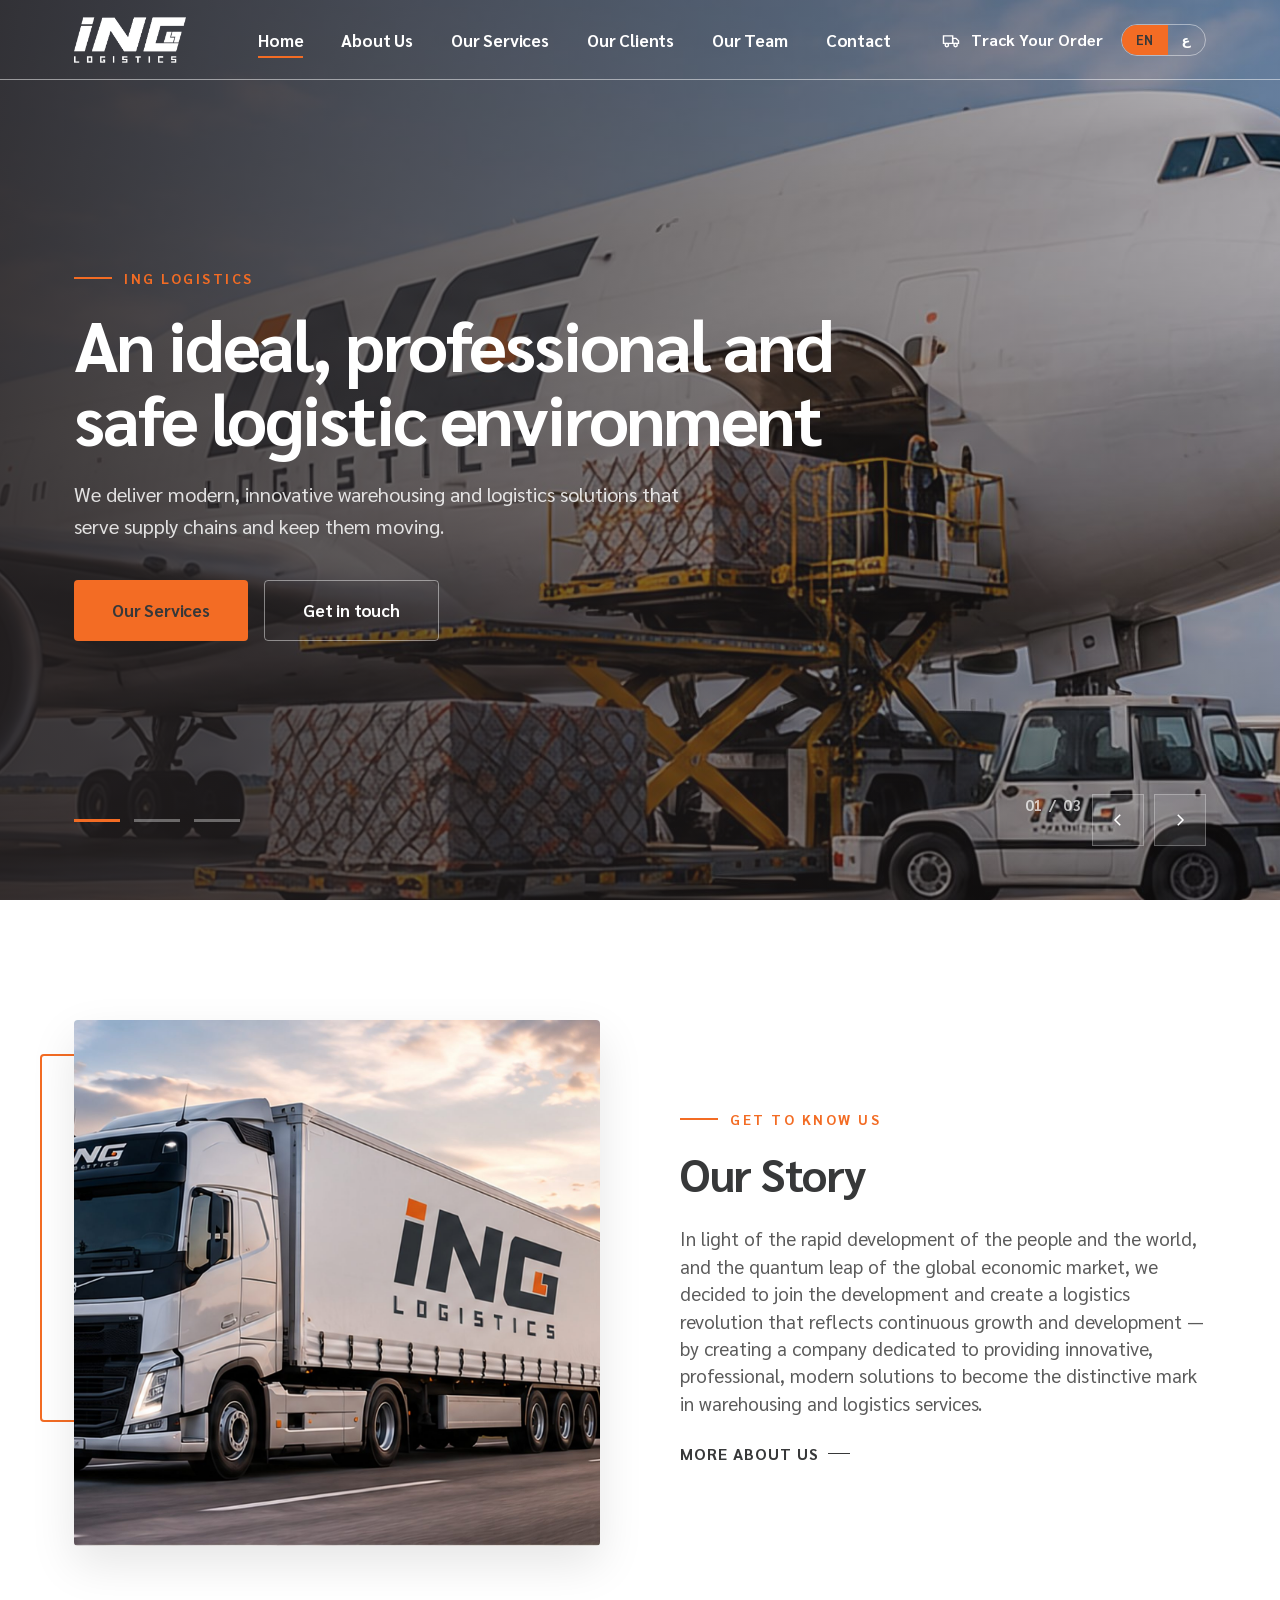
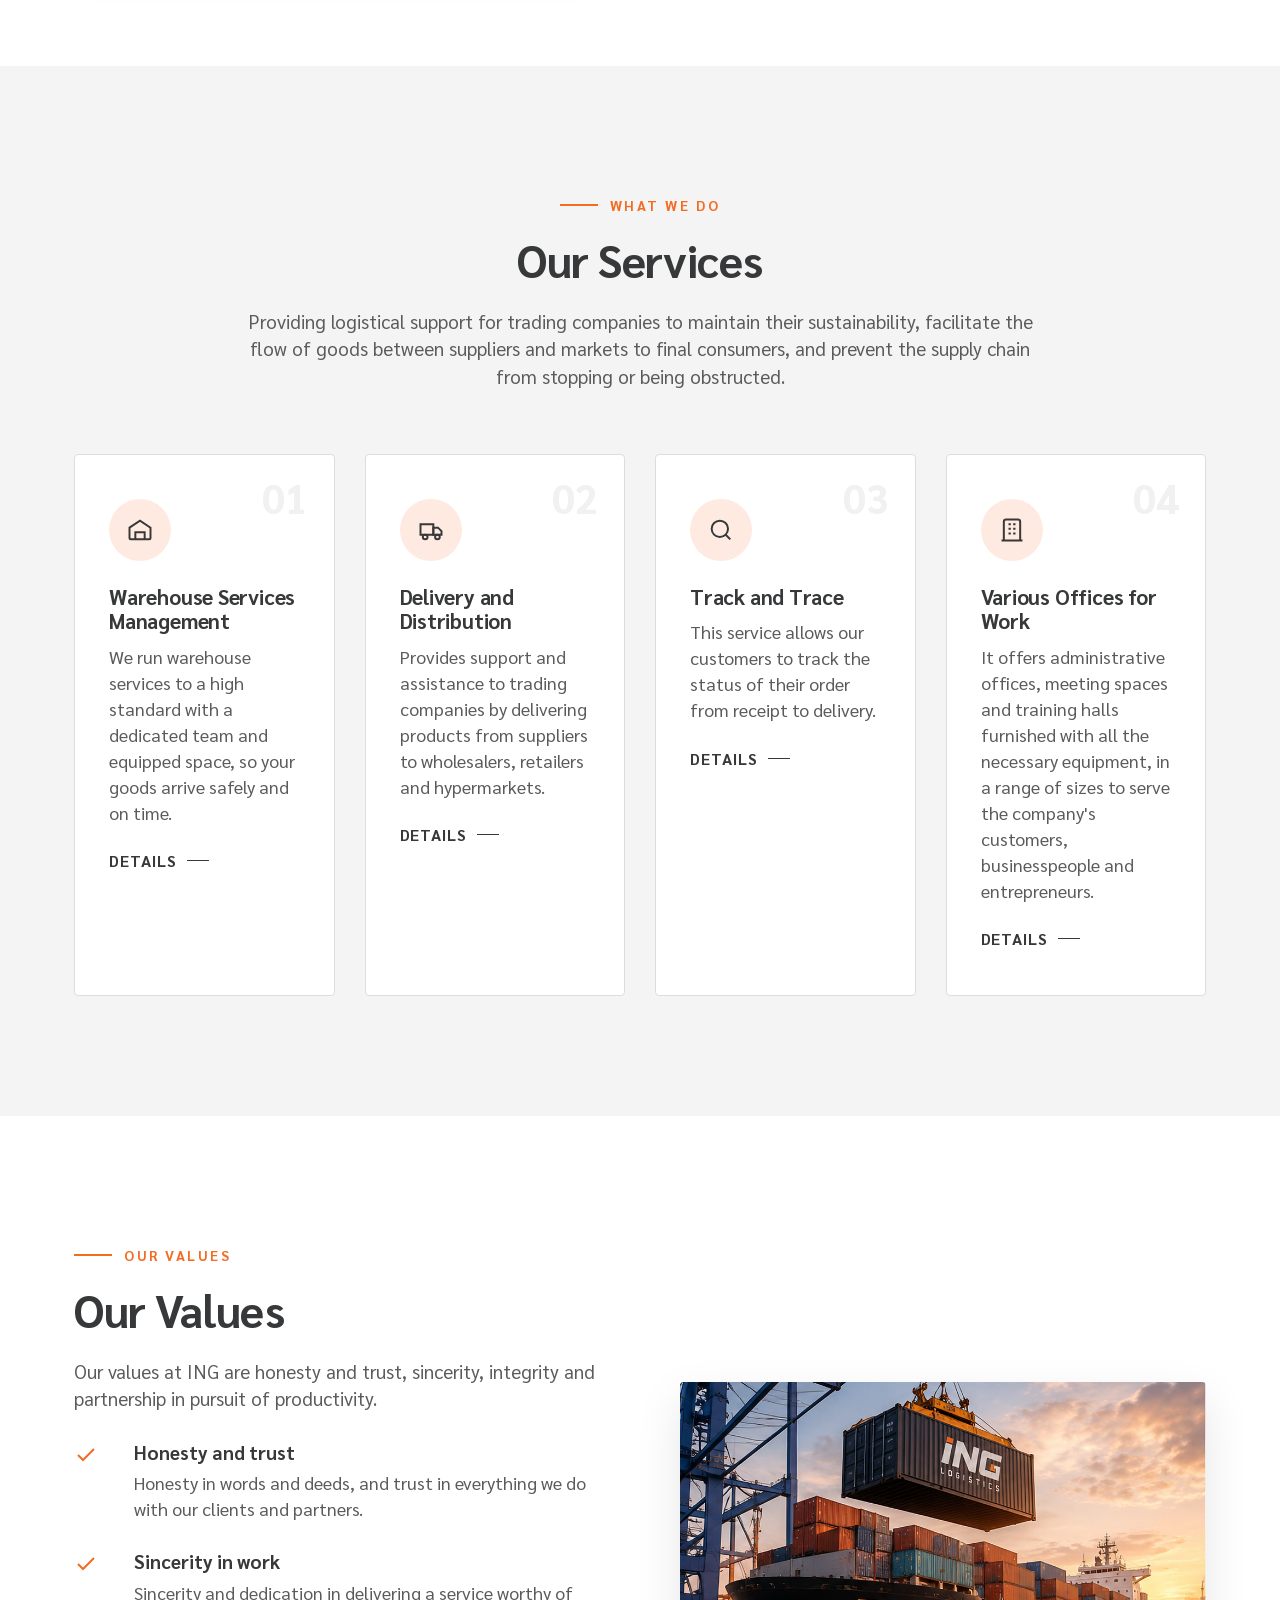
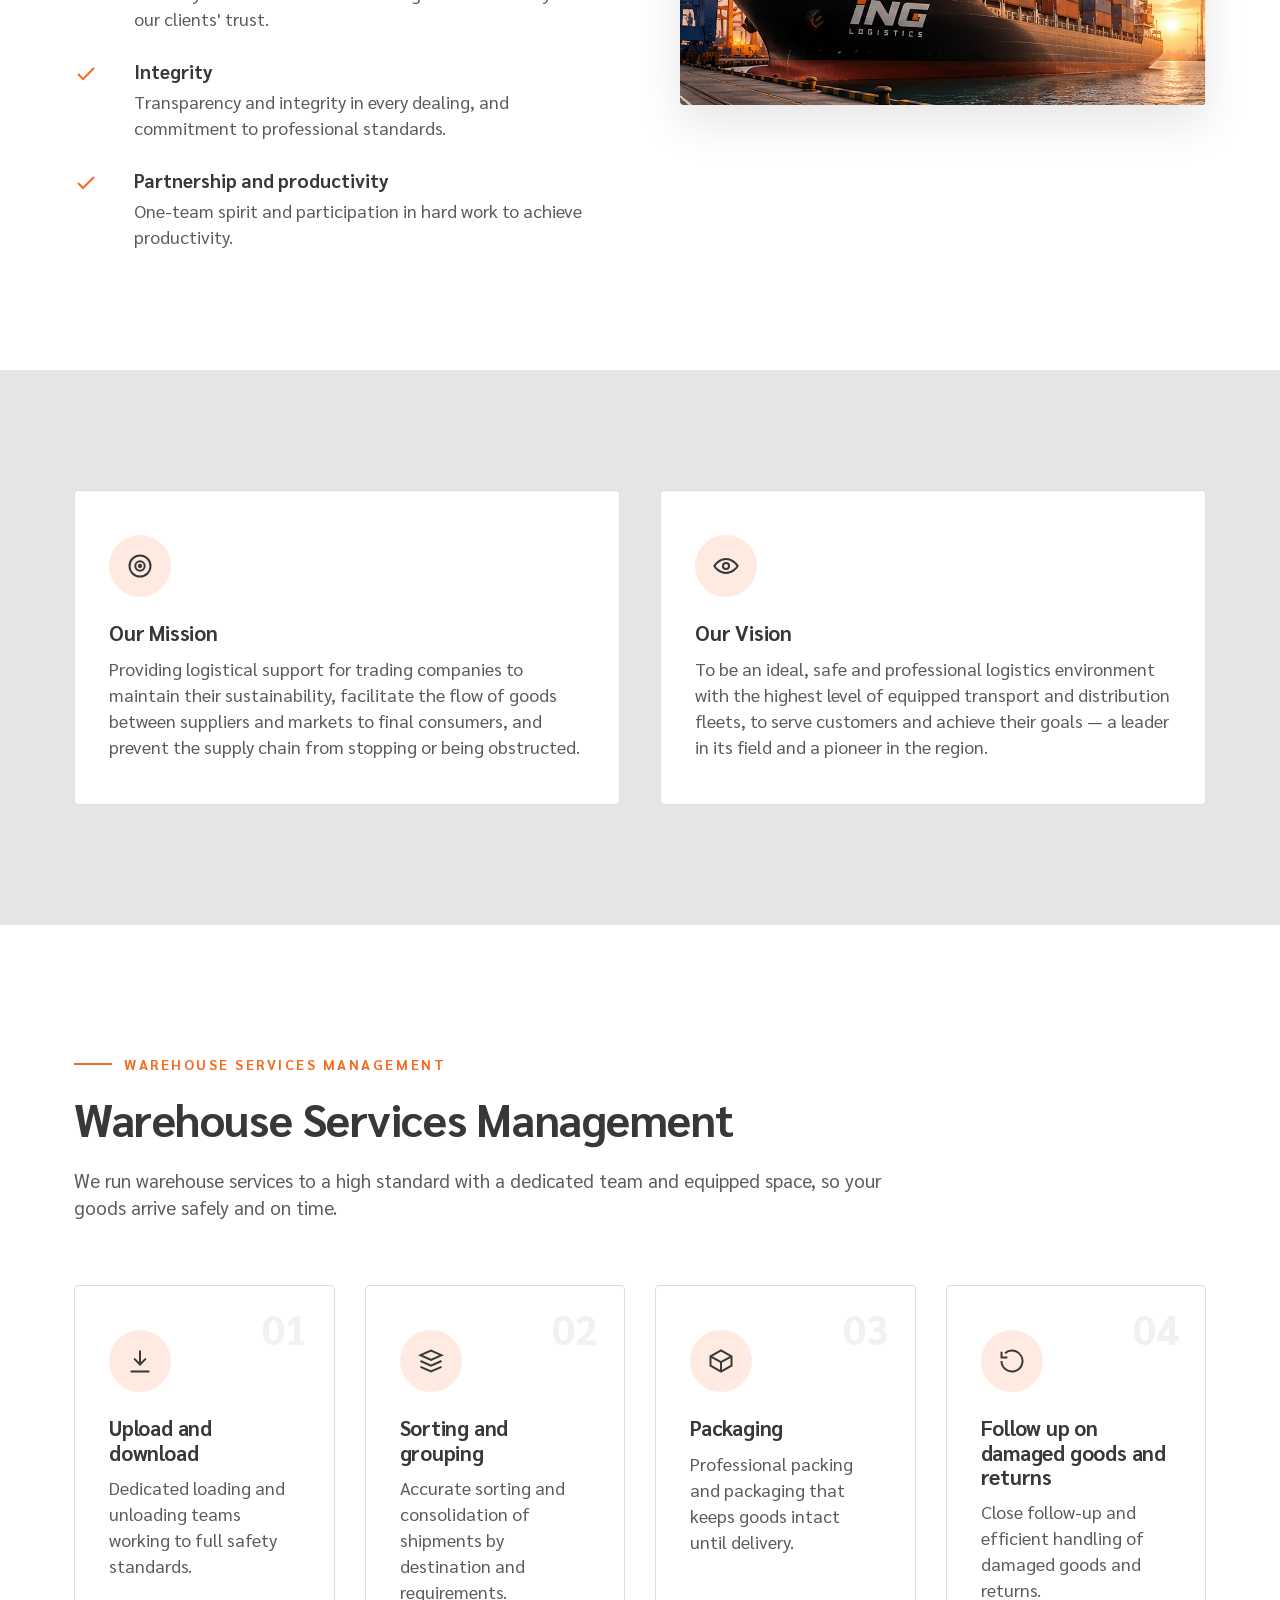
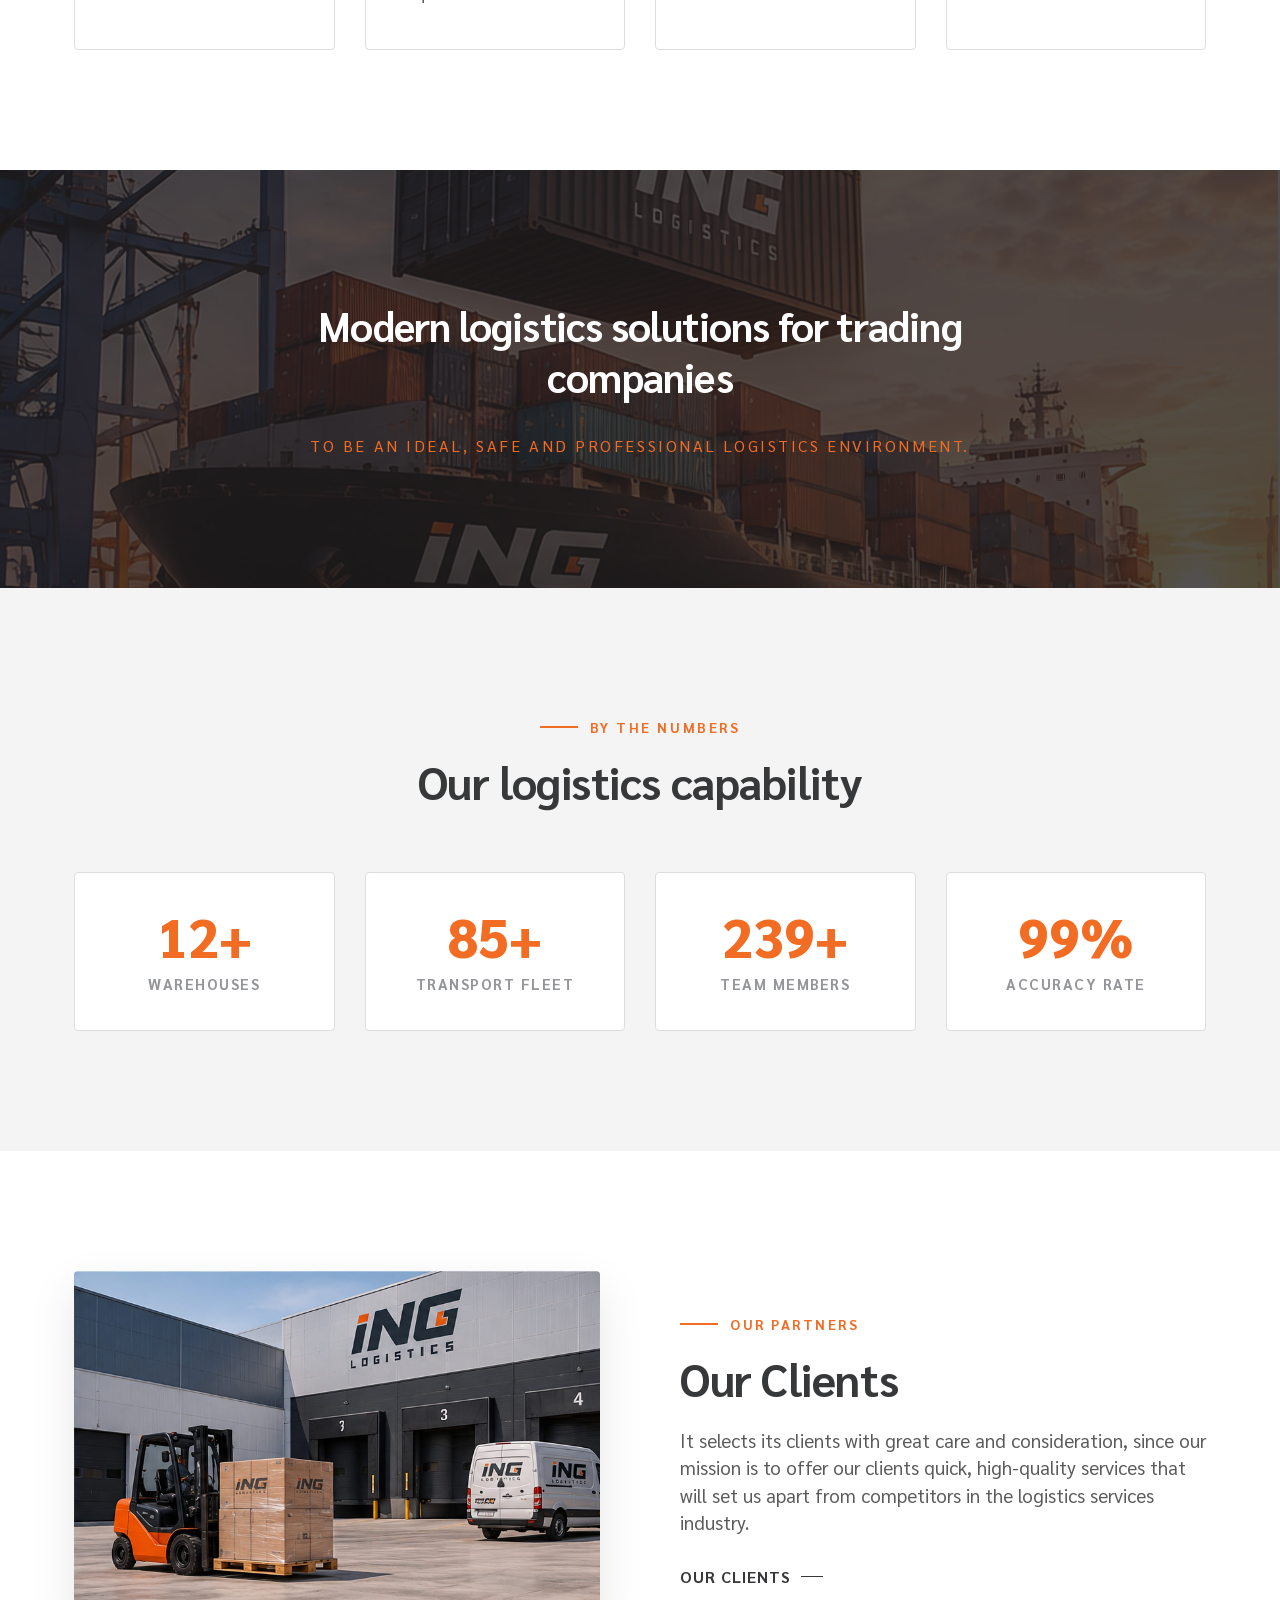
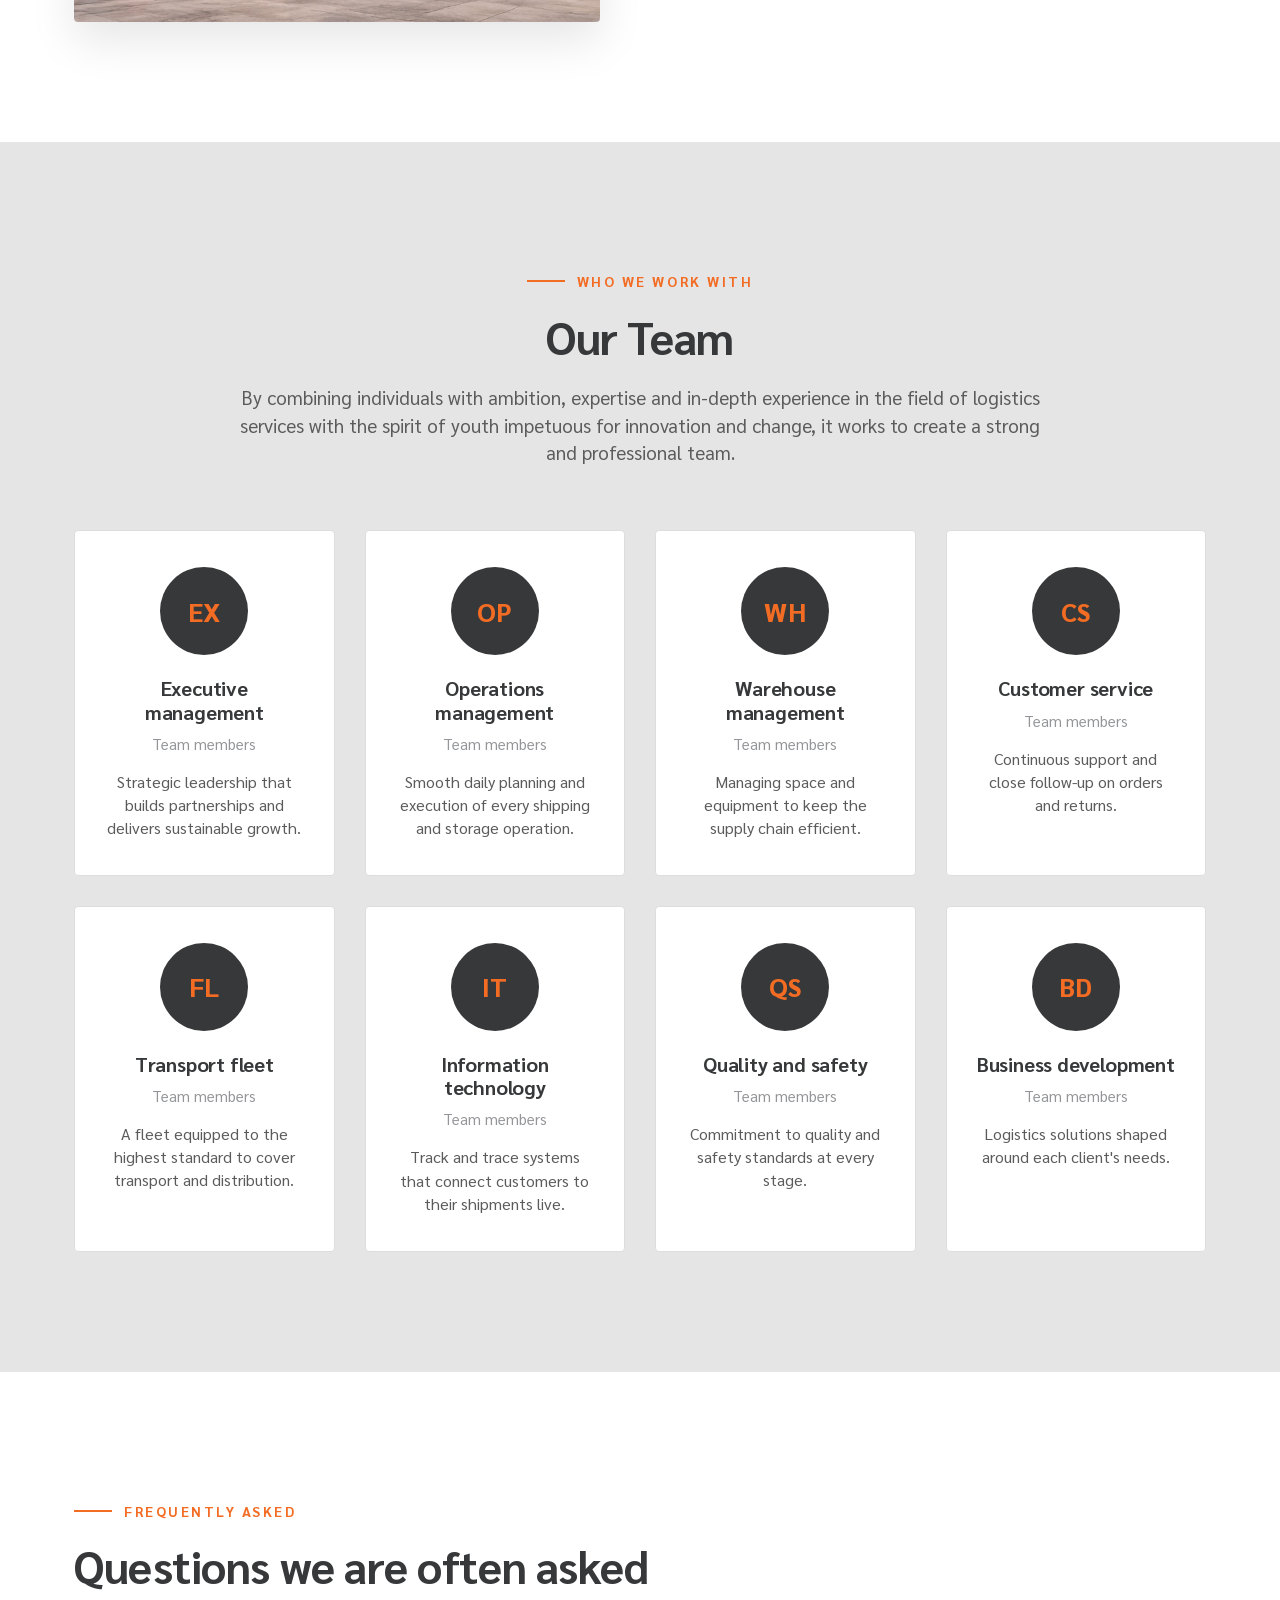
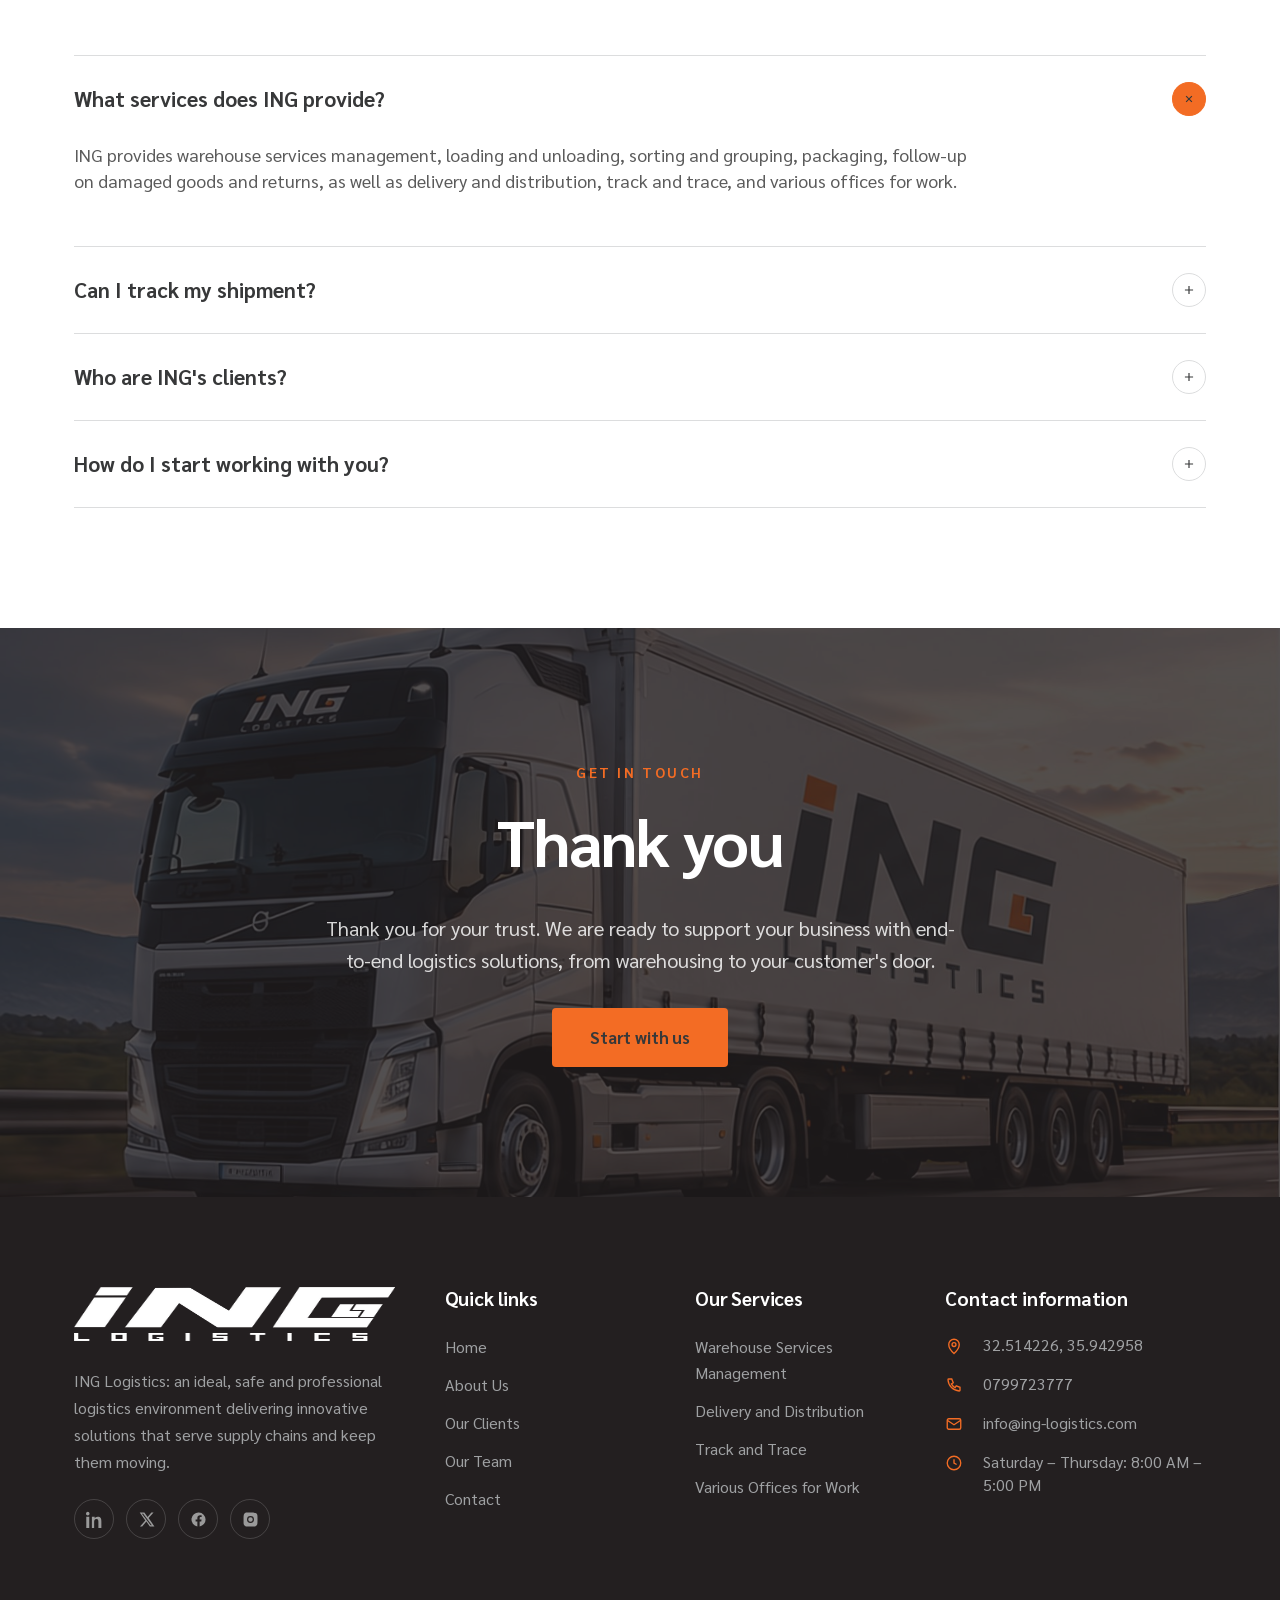
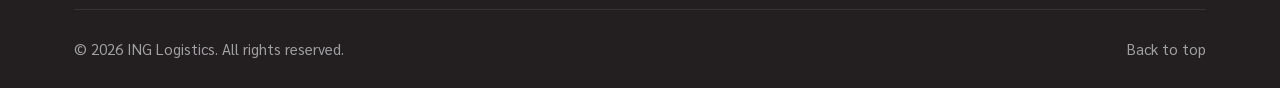
==== commit 6e9851a4: "Apply the brand-refresh guidelines: logo, palette, photography and real contact details `ing logo gu" ====
--- a/index.html
+++ b/index.html
@@ -72,12 +72,12 @@
     <div class="hero__slides">
 
       <article class="hero__slide is-active">
-        <div class="hero__bg" style="background-image:url('assets/img/hero-1.jpg')"></div>
+        <div class="hero__bg" style="background-image:url('assets/img/slide-1.jpg')"></div>
         <div class="hero__inner container">
           <div class="hero__content">
             <span class="eyebrow" data-i18n="slide1.eyebrow">ING Logistics</span>
             <h1 class="hero__title" data-i18n="slide1.title">An ideal, professional and safe logistic environment</h1>
-            <p class="hero__text" data-i18n="slide1.text">We provide innovative solutions that serve supply chains and ease their movement.</p>
+            <p class="hero__text" data-i18n="slide1.text">We deliver modern, innovative warehousing and logistics solutions that serve supply chains and keep them moving.</p>
             <div class="hero__actions">
               <a class="btn" href="our-services.html" data-i18n="slide.cta">Our Services</a>
               <a class="btn btn--ghost" href="get-in-touch.html" data-i18n="slide.cta2">Get in touch</a>
@@ -87,28 +87,28 @@
       </article>
 
       <article class="hero__slide">
-        <div class="hero__bg" style="background-image:url('assets/img/hero-2.jpg')"></div>
+        <div class="hero__bg" style="background-image:url('assets/img/slide-2.jpg')"></div>
         <div class="hero__inner container">
           <div class="hero__content">
-            <span class="eyebrow" data-i18n="slide2.eyebrow">Our Services</span>
-            <h2 class="hero__title" data-i18n="slide2.title">Keeping up with the modern global market</h2>
-            <p class="hero__text" data-i18n="slide2.text">Improving the level of services provided is one of our primary missions.</p>
+            <span class="eyebrow" data-i18n="slide2.eyebrow">Global market</span>
+            <h2 class="hero__title" data-i18n="slide2.title">Keeping up with the modern global market and improving the level of services provided is one of our primary missions</h2>
+            <p class="hero__text" data-i18n="slide2.text">We keep pace with rapid change in the global economic market to stay the distinctive mark in warehousing and logistics.</p>
+            <div class="hero__actions">
+              <a class="btn" href="about-us.html" data-i18n="story.cta">More about us</a>
+            </div>
+          </div>
+        </div>
+      </article>
+
+      <article class="hero__slide">
+        <div class="hero__bg" style="background-image:url('assets/img/slide-3.jpg')"></div>
+        <div class="hero__inner container">
+          <div class="hero__content">
+            <span class="eyebrow" data-i18n="slide3.eyebrow">Our Services</span>
+            <h2 class="hero__title" data-i18n="slide3.title">We provide innovative solutions that serve supply chains and ease their movement</h2>
+            <p class="hero__text" data-i18n="slide3.text">We created a specialist company delivering modern, innovative solutions to be the trusted logistics partner in the region.</p>
             <div class="hero__actions">
               <a class="btn" href="our-services.html" data-i18n="services.cta">All services</a>
-            </div>
-          </div>
-        </div>
-      </article>
-
-      <article class="hero__slide">
-        <div class="hero__bg" style="background-image:url('assets/img/hero-3.jpg')"></div>
-        <div class="hero__inner container">
-          <div class="hero__content">
-            <span class="eyebrow" data-i18n="slide3.eyebrow">Our Mission</span>
-            <h2 class="hero__title" data-i18n="slide3.title">Logistical support that keeps the supply chain moving</h2>
-            <p class="hero__text" data-i18n="slide3.text">Providing logistical support for trading companies to maintain their sustainability, facilitate the flow of goods between suppliers and markets, and prevent the supply chain from stopping.</p>
-            <div class="hero__actions">
-              <a class="btn" href="get-in-touch.html" data-i18n="slide.cta2">Get in touch</a>
             </div>
           </div>
         </div>
@@ -349,7 +349,7 @@
   </section>
 
   <!-- ============================ QUOTE BAND =========================== -->
-  <section class="band" style="background-image:url('assets/img/band-quote.jpg')">
+  <section class="band" style="background-image:url('assets/img/slide-4.jpg')">
     <div class="band__inner container" data-reveal>
       <blockquote data-i18n="about.heading">Modern logistics solutions for trading companies</blockquote>
       <cite data-i18n="footer.slogan">To be an ideal, safe and professional logistics environment.</cite>
@@ -567,11 +567,11 @@
         <ul class="footer__contact">
           <li>
             <svg viewBox="0 0 24 24" fill="none" stroke="currentColor" stroke-width="1.8" aria-hidden="true"><path d="M12 22s7-6.2 7-12a7 7 0 1 0-14 0c0 5.8 7 12 7 12z"/><circle cx="12" cy="10" r="2.6"/></svg>
-            <span data-i18n="contact.address">Saudi Arabia</span>
+            <a href="https://maps.google.com/?q=32.51422635237183,35.94295766426107" target="_blank" rel="noopener" dir="ltr" data-i18n="contact.address">32.514226, 35.942958</a>
           </li>
           <li>
             <svg viewBox="0 0 24 24" fill="none" stroke="currentColor" stroke-width="1.8" aria-hidden="true"><path d="M5 4h4l2 5-2.5 1.5a12 12 0 0 0 5 5L15 13l5 2v4a1 1 0 0 1-1 1A16 16 0 0 1 4 5a1 1 0 0 1 1-1z"/></svg>
-            <a href="tel:+966000000000" dir="ltr">+966 00 000 0000</a>
+            <a href="tel:+962799723777" dir="ltr">0799723777</a>
           </li>
           <li>
             <svg viewBox="0 0 24 24" fill="none" stroke="currentColor" stroke-width="1.8" aria-hidden="true"><rect x="3" y="5" width="18" height="14" rx="2"/><path d="M3 7l9 6 9-6"/></svg>
@@ -579,7 +579,7 @@
           </li>
           <li>
             <svg viewBox="0 0 24 24" fill="none" stroke="currentColor" stroke-width="1.8" aria-hidden="true"><circle cx="12" cy="12" r="9"/><path d="M12 7v5l3.5 2"/></svg>
-            <span data-i18n="contact.hours">Sunday – Thursday: 9:00 AM – 6:00 PM</span>
+            <span data-i18n="contact.hours">Saturday – Thursday: 8:00 AM – 5:00 PM</span>
           </li>
         </ul>
       </div>
--- a/assets/css/style.css
+++ b/assets/css/style.css
@@ -1,26 +1,29 @@
 @charset "UTF-8";
 /* ==========================================================================
    ING Logistics — design system
-   Visual language recreated from the live GlobeFarer (Qode) build:
-     accent  #f7c600   dark #1b1b1b   body #5b5b5b   section band #dfdfdf
+   Palette taken from `ing logo guideline new.pdf` (Brand Identity v1.0):
+     orange   #f36c24  (p14 "3.1 Main Logo Colors")
+     charcoal #373839  (p4  "1.1 Design Overview")
+     neutrals #e5e5e5 / #f4f4f4, muted #939598, hairline #dcddde
+   Structure follows the recreated GlobeFarer (Qode) layout: 1400px content
+   grid, header 80px tall and transparent over the hero, 160px section rhythm.
      Latin type: Sarabun (theme font)   Arabic type: Cairo (brochure font)
-     header 80px tall and transparent over the hero, 1400px content grid
    Layout is written with logical properties so the Arabic (RTL) mode mirrors
    without a second stylesheet.
    ========================================================================== */
 
 /* ------------------------------- tokens --------------------------------- */
 :root {
-  --main: #f7c600;
-  --main-hover: #ffd731;
-  --dark: #1b1b1b;
-  --dark-2: #101010;
-  --dark-3: #262626;
+  --main: #f36c24;
+  --main-hover: #f78a50;
+  --dark: #373839;
+  --dark-2: #231f20;
+  --dark-3: #4c4e50;
   --body: #5b5b5b;
-  --muted: #979797;
-  --line: #e6e6e6;
-  --band: #dfdfdf;
-  --soft: #f7f7f7;
+  --muted: #939598;
+  --line: #dcddde;
+  --band: #e5e5e5;
+  --soft: #f4f4f4;
   --white: #fff;
 
   --container: 1400px;
@@ -109,7 +112,7 @@
 .section--tight { padding: 80px 0; }
 .section--band { background: var(--band); }
 .section--soft { background: var(--soft); }
-.section--dark { background: var(--dark); color: #c9c9c9; }
+.section--dark { background: var(--dark); color: #c9cbcc; }
 .section--dark h1, .section--dark h2, .section--dark h3, .section--dark h4 { color: var(--white); }
 .section--flush { padding: 0; }
 
@@ -413,10 +416,10 @@
   content: "";
   position: absolute;
   inset: 0;
-  background: linear-gradient(90deg, rgba(12, 12, 12, .88) 0%, rgba(12, 12, 12, .62) 46%, rgba(12, 12, 12, .3) 100%);
+  background: linear-gradient(90deg, rgba(35, 31, 32, .88) 0%, rgba(35, 31, 32, .62) 46%, rgba(35, 31, 32, .3) 100%);
 }
 html[dir="rtl"] .hero__slide::after {
-  background: linear-gradient(270deg, rgba(12, 12, 12, .88) 0%, rgba(12, 12, 12, .62) 46%, rgba(12, 12, 12, .3) 100%);
+  background: linear-gradient(270deg, rgba(35, 31, 32, .88) 0%, rgba(35, 31, 32, .62) 46%, rgba(35, 31, 32, .3) 100%);
 }
 
 .hero__inner { position: relative; z-index: 2; }
@@ -502,7 +505,7 @@
   content: "";
   position: absolute;
   inset: 0;
-  background: linear-gradient(180deg, rgba(12, 12, 12, .72), rgba(12, 12, 12, .88));
+  background: linear-gradient(180deg, rgba(35, 31, 32, .72), rgba(35, 31, 32, .88));
 }
 .page-head__inner { position: relative; z-index: 2; }
 .page-head__title { color: var(--white); margin-bottom: 12px; }
@@ -560,7 +563,7 @@
   height: 62px;
   display: grid;
   place-items: center;
-  background: rgba(247, 198, 0, .14);
+  background: rgba(243, 108, 36, .14);
   color: var(--dark);
   border-radius: 50%;
   margin-bottom: 24px;
@@ -575,7 +578,7 @@
   inset-inline-end: 26px;
   font-size: 40px;
   font-weight: 800;
-  color: rgba(27, 27, 27, .06);
+  color: rgba(55, 56, 57, .07);
   line-height: 1;
 }
 
@@ -593,7 +596,7 @@
   font-weight: 800;
   line-height: 1;
   color: transparent;
-  -webkit-text-stroke: 1.5px rgba(27, 27, 27, .25);
+  -webkit-text-stroke: 1.5px rgba(55, 56, 57, .38);
 }
 .feature__body h3 { font-size: 28px; margin-bottom: 12px; }
 .feature__body p { margin-bottom: 0; font-size: 19px; }
@@ -606,7 +609,7 @@
   overflow: hidden;
   text-align: center;
 }
-.band::after { content: ""; position: absolute; inset: 0; background: rgba(12, 12, 12, .78); }
+.band::after { content: ""; position: absolute; inset: 0; background: rgba(35, 31, 32, .78); }
 .band__inner { position: relative; z-index: 2; max-width: 900px; margin-inline: auto; }
 .band blockquote {
   margin: 0 0 30px;
@@ -685,7 +688,7 @@
 .field input:focus, .field textarea:focus, .field select:focus {
   outline: 0;
   border-color: var(--main);
-  box-shadow: 0 0 0 3px rgba(247, 198, 0, .22);
+  box-shadow: 0 0 0 3px rgba(243, 108, 36, .25);
 }
 .form__note { font-size: 14px; color: var(--muted); }
 .form__status { font-size: 16px; font-weight: 700; color: var(--dark); }
@@ -724,7 +727,7 @@
 .accordion__panel > div { padding-block-end: 26px; font-size: 18px; max-width: 900px; }
 
 /* --------------------------------- footer ------------------------------- */
-.footer { background: var(--dark-2); color: #9a9a9a; padding-block: 90px 0; }
+.footer { background: var(--dark-2); color: #9fa1a3; padding-block: 90px 0; }
 .footer__grid { display: grid; grid-template-columns: 1.6fr 1fr 1fr 1.3fr; gap: 50px; padding-block-end: 70px; }
 .footer__logo { height: 54px; margin-bottom: 26px; }
 .footer h3 { color: var(--white); font-size: 19px; margin-bottom: 24px; }
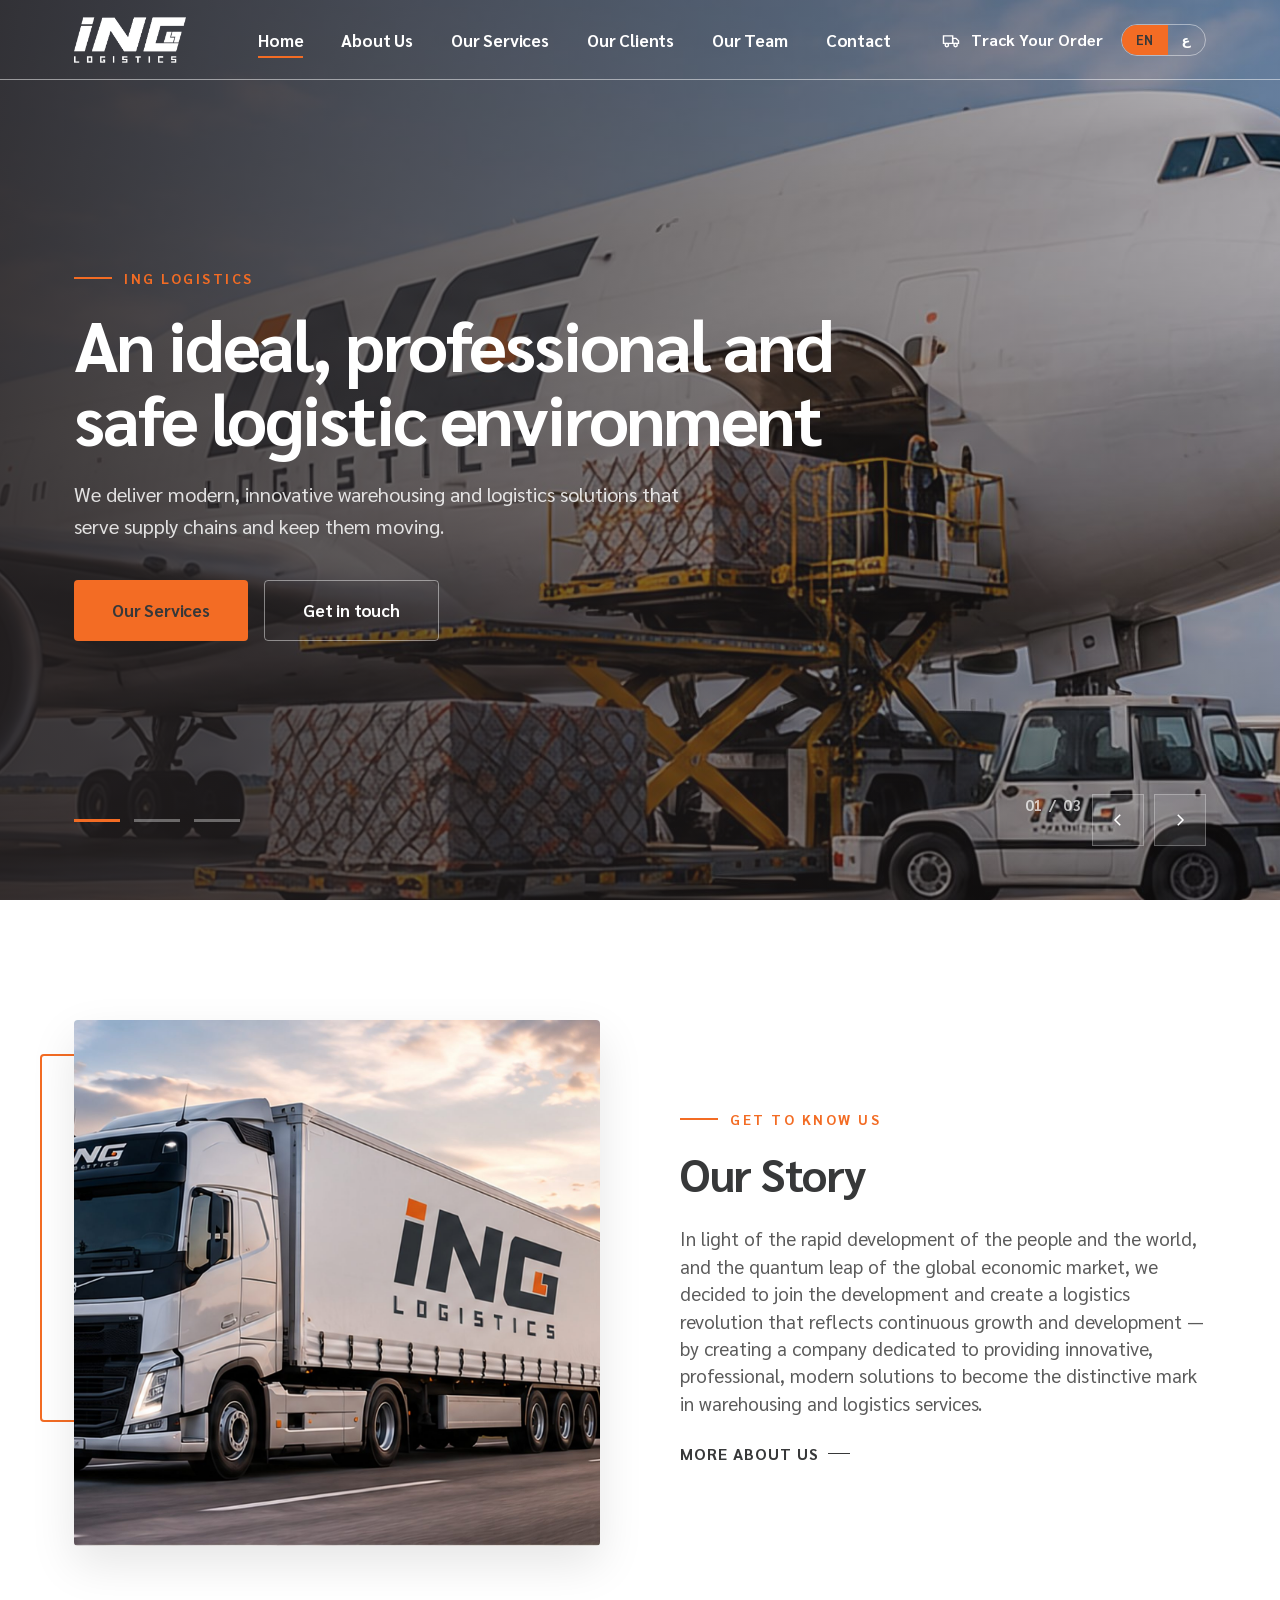
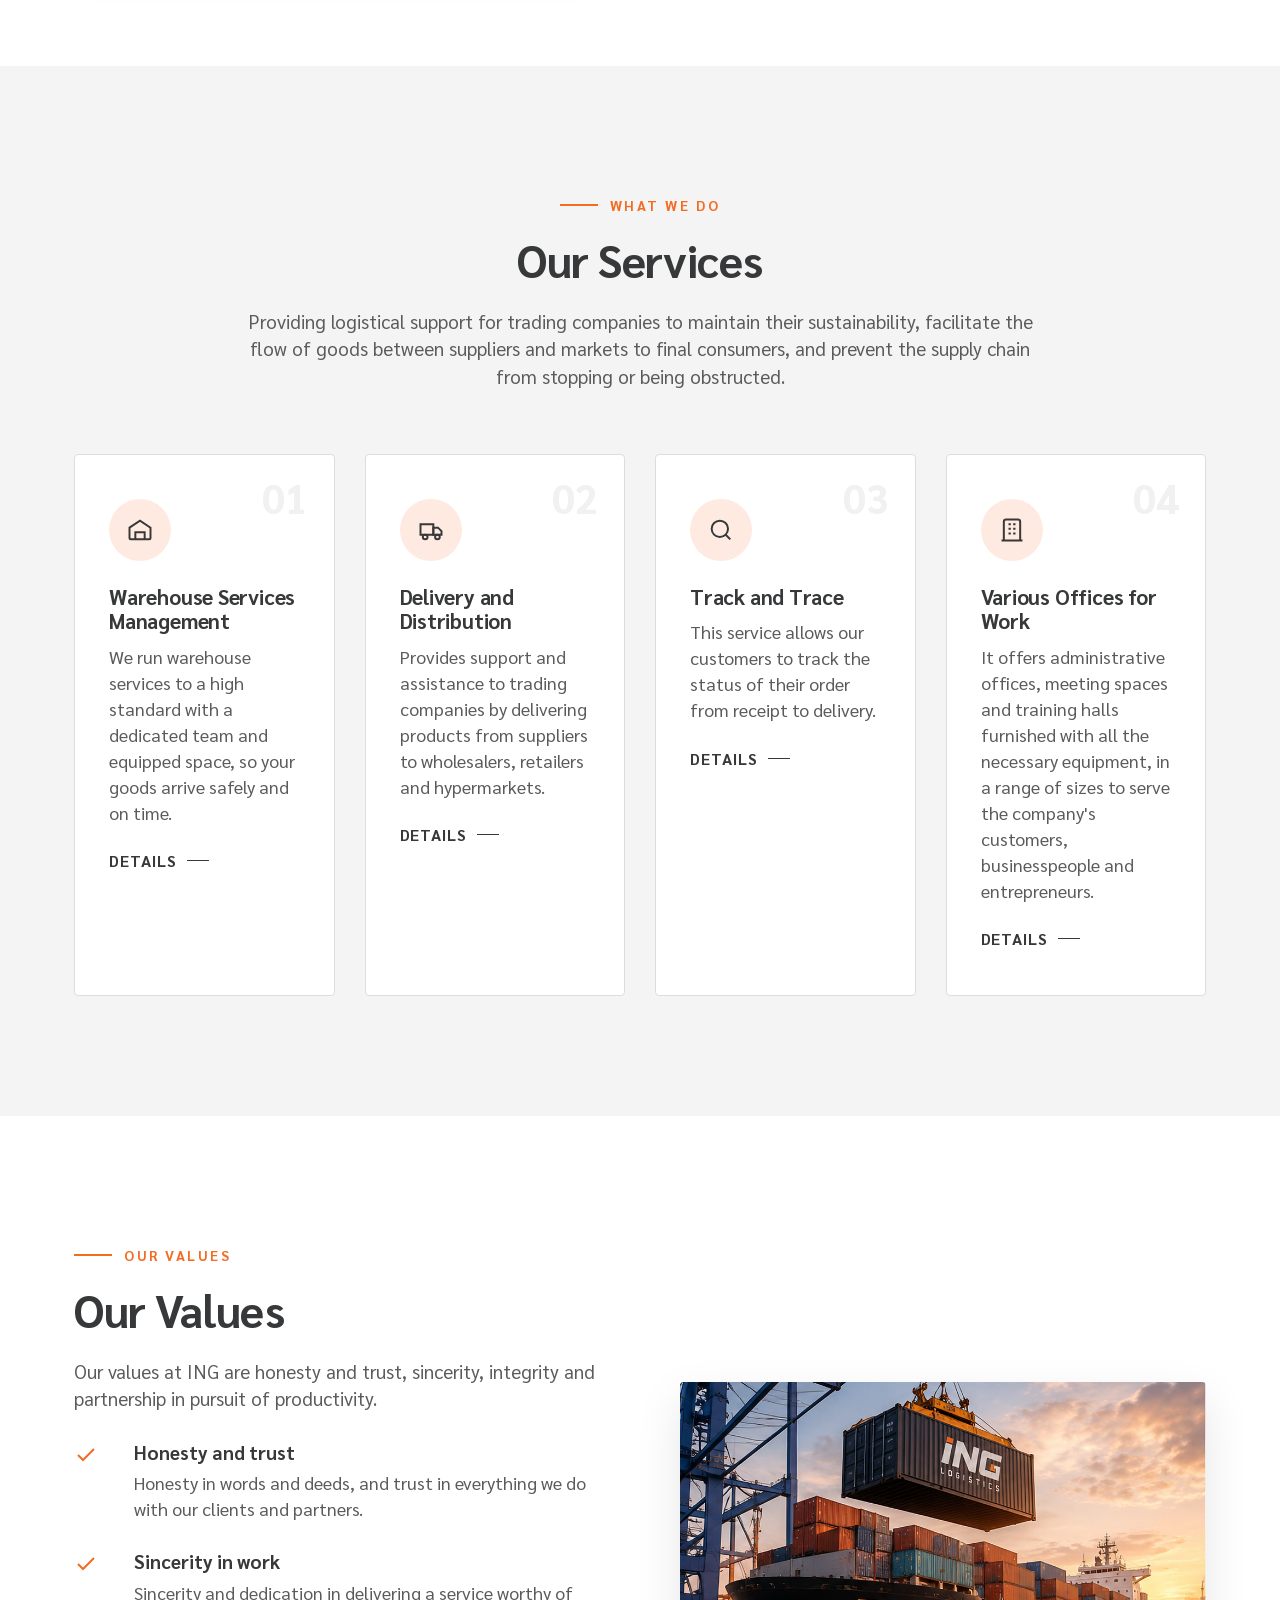
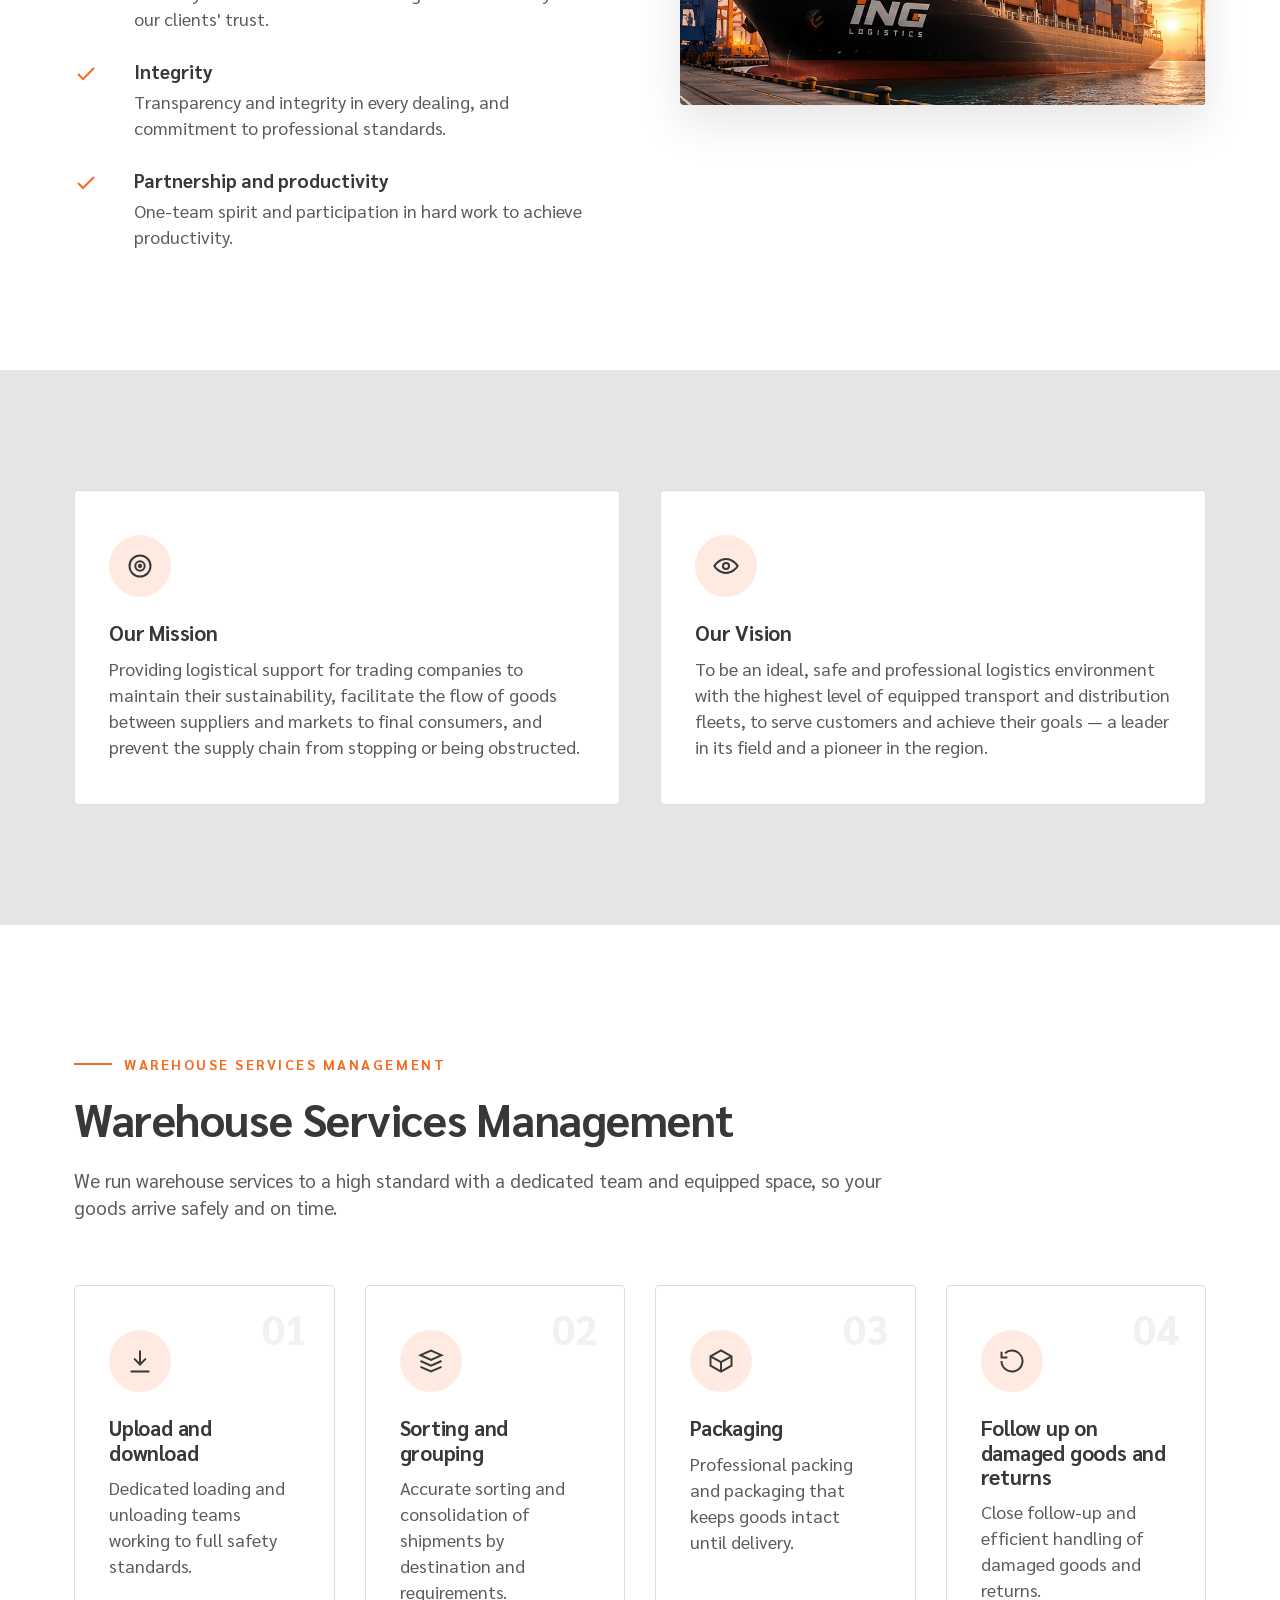
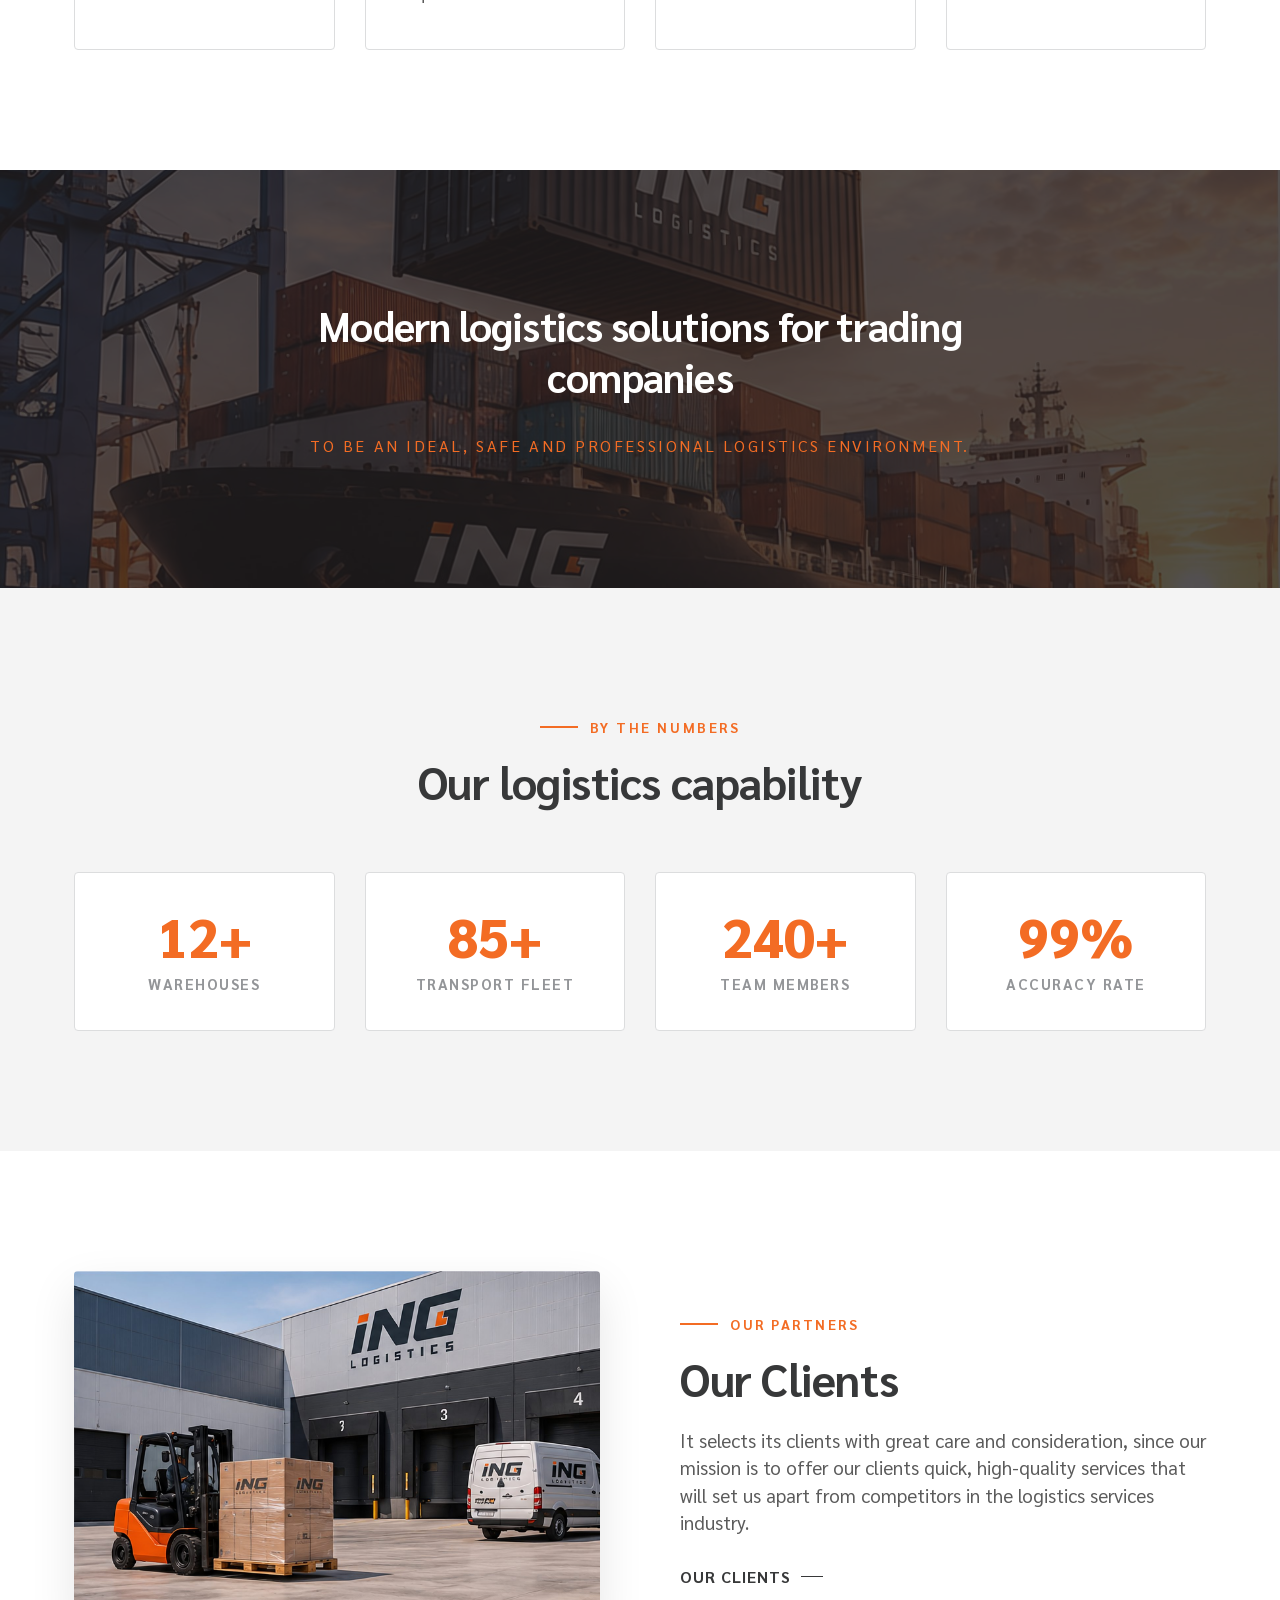
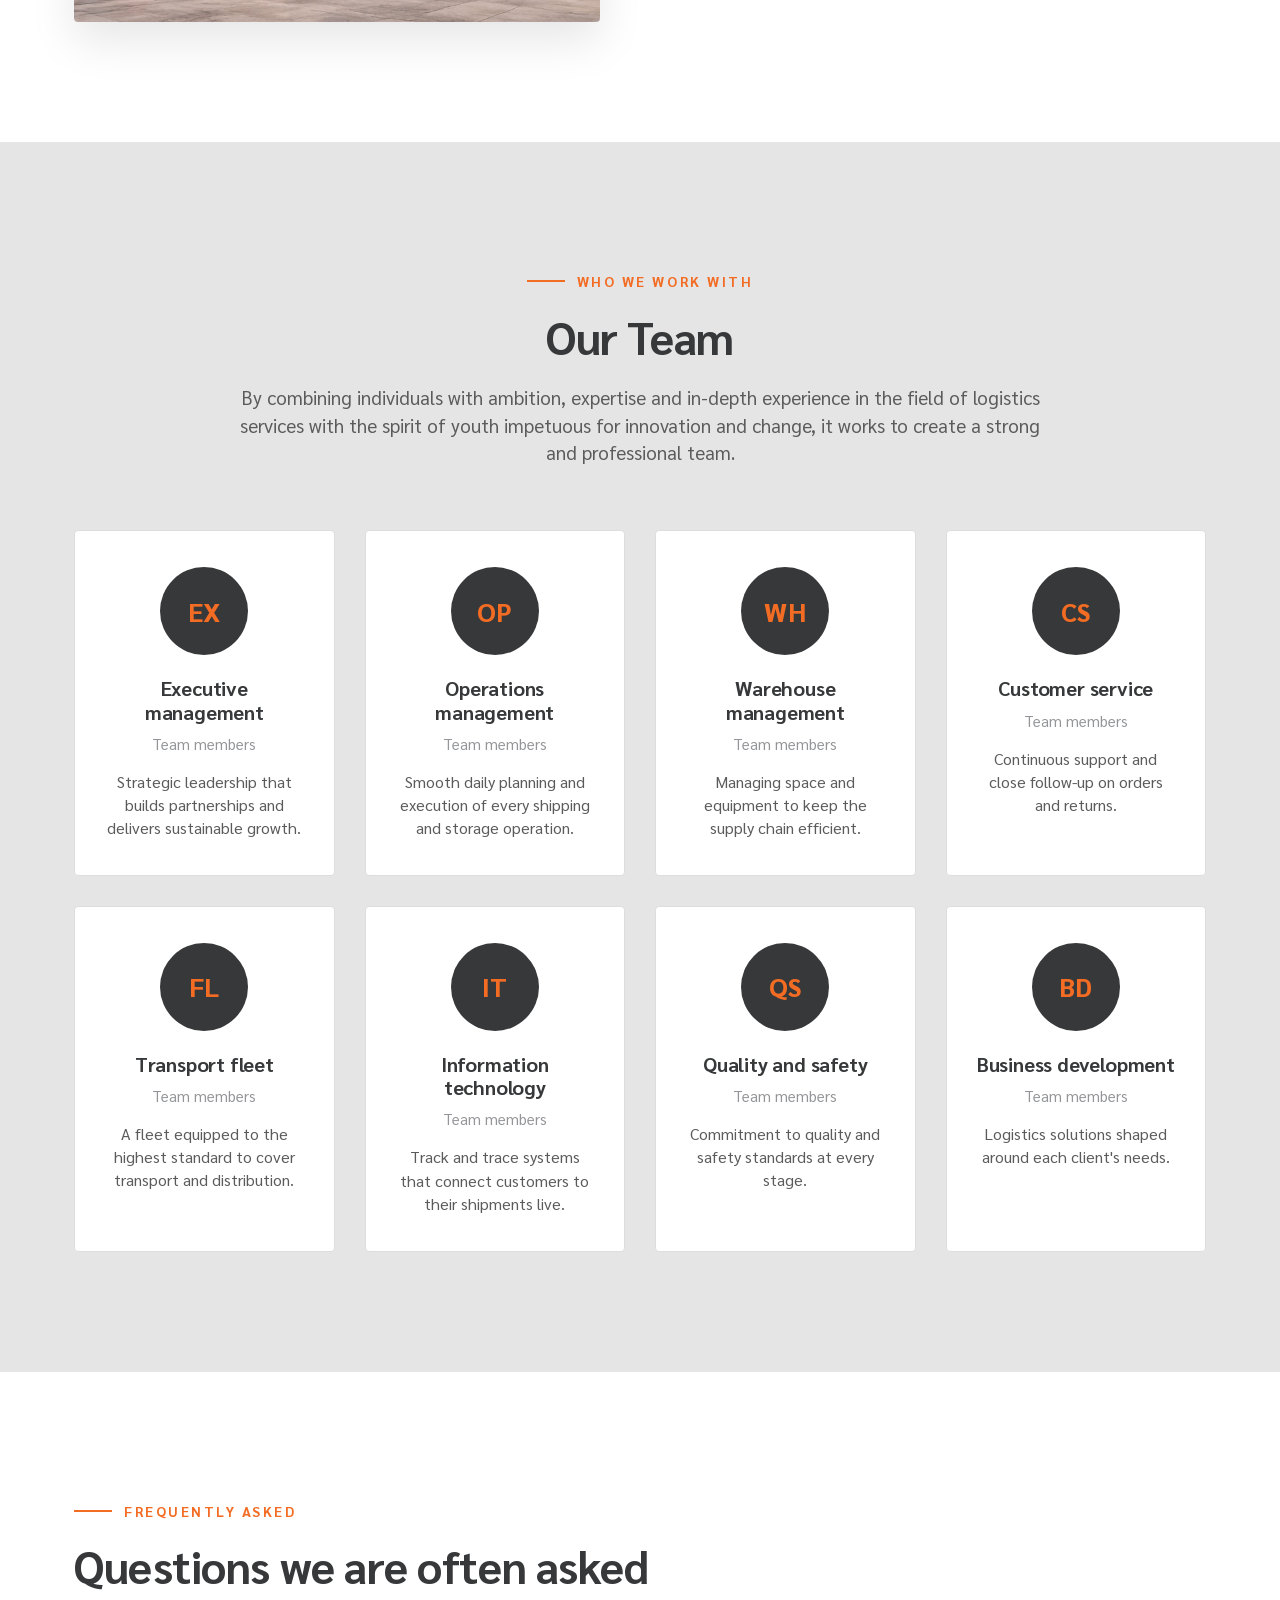
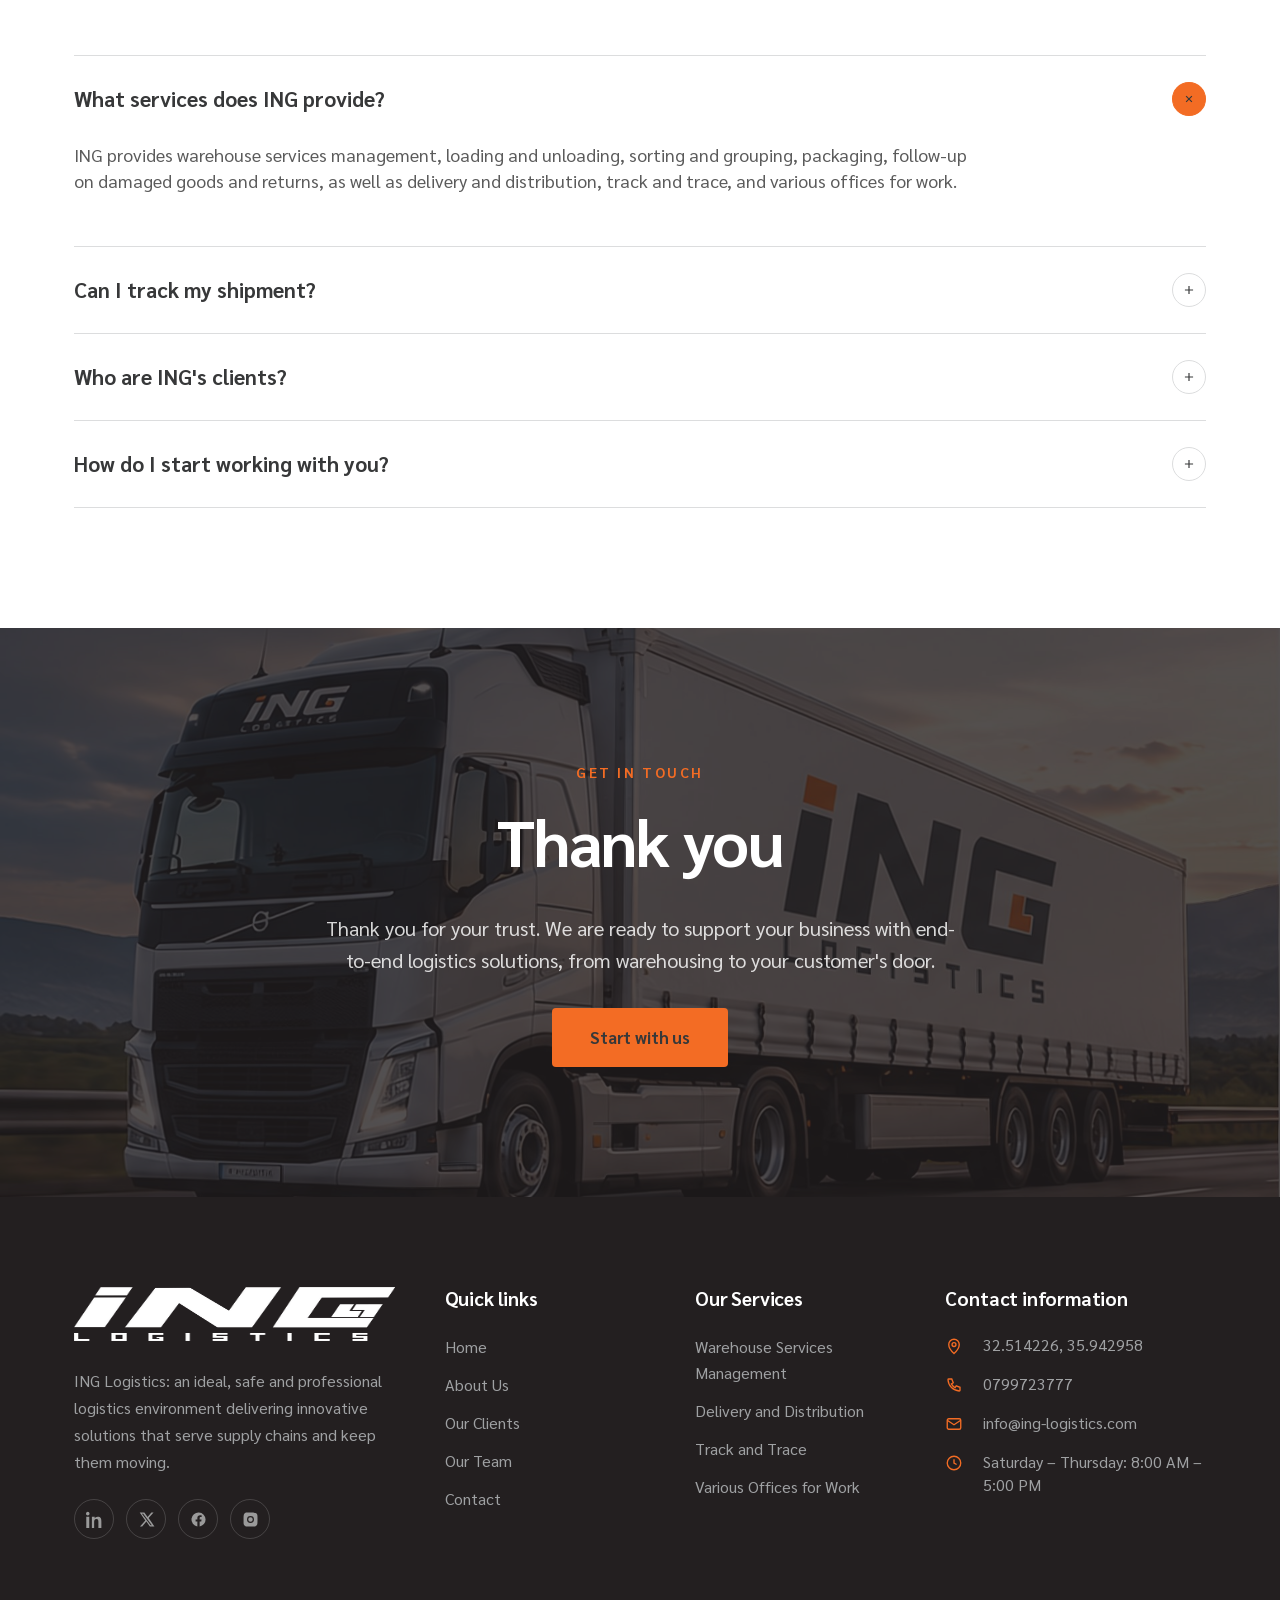
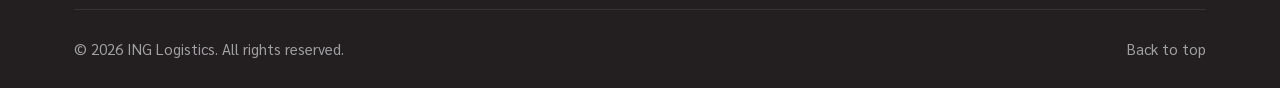
==== commit 71c63e81: "Add an unlinked admin screen for editing the site's text and photos admin.html signs in as ing-logis" ====
--- a/index.html
+++ b/index.html
@@ -19,8 +19,8 @@
 <header class="header">
   <div class="header__inner">
     <a class="header__logo" href="index.html" aria-label="ING Logistics — home">
-      <img class="logo-light" src="assets/logo/ing-logo-light.png" alt="ING Logistics" width="389" height="160">
-      <img class="logo-dark" src="assets/logo/ing-logo-dark.png" alt="" width="389" height="160" aria-hidden="true">
+      <img class="logo-light" data-cimg="logo.header.light" src="assets/logo/ing-logo-light.png" alt="ING Logistics" width="389" height="160">
+      <img class="logo-dark" data-cimg="logo.header.dark" src="assets/logo/ing-logo-dark.png" alt="" width="389" height="160" aria-hidden="true">
     </a>
 
     <nav class="nav" aria-label="Primary">
@@ -72,7 +72,7 @@
     <div class="hero__slides">
 
       <article class="hero__slide is-active">
-        <div class="hero__bg" style="background-image:url('assets/img/slide-1.jpg')"></div>
+        <div class="hero__bg" data-cimg="home.hero1" style="background-image:url('assets/img/slide-1.jpg')"></div>
         <div class="hero__inner container">
           <div class="hero__content">
             <span class="eyebrow" data-i18n="slide1.eyebrow">ING Logistics</span>
@@ -87,7 +87,7 @@
       </article>
 
       <article class="hero__slide">
-        <div class="hero__bg" style="background-image:url('assets/img/slide-2.jpg')"></div>
+        <div class="hero__bg" data-cimg="home.hero2" style="background-image:url('assets/img/slide-2.jpg')"></div>
         <div class="hero__inner container">
           <div class="hero__content">
             <span class="eyebrow" data-i18n="slide2.eyebrow">Global market</span>
@@ -101,7 +101,7 @@
       </article>
 
       <article class="hero__slide">
-        <div class="hero__bg" style="background-image:url('assets/img/slide-3.jpg')"></div>
+        <div class="hero__bg" data-cimg="home.hero3" style="background-image:url('assets/img/slide-3.jpg')"></div>
         <div class="hero__inner container">
           <div class="hero__content">
             <span class="eyebrow" data-i18n="slide3.eyebrow">Our Services</span>
@@ -141,7 +141,7 @@
     <div class="container">
       <div class="split">
         <div class="split__media split__media--offset" data-reveal>
-          <img src="assets/img/story.jpg" alt="ING Logistics operations" width="1400" height="1400" loading="lazy">
+          <img data-cimg="home.story" src="assets/img/story.jpg" alt="ING Logistics operations" width="1400" height="1400" loading="lazy">
         </div>
         <div class="split__body" data-reveal data-reveal-delay="120">
           <div class="section-head">
@@ -221,7 +221,7 @@
     <div class="container">
       <div class="split split--reverse">
         <div class="split__media" data-reveal>
-          <img src="assets/img/values.jpg" alt="Warehouse operations at ING Logistics" width="1920" height="1177" loading="lazy">
+          <img data-cimg="home.values" src="assets/img/values.jpg" alt="Warehouse operations at ING Logistics" width="1920" height="1177" loading="lazy">
         </div>
         <div class="split__body" data-reveal data-reveal-delay="120">
           <div class="section-head">
@@ -349,7 +349,7 @@
   </section>
 
   <!-- ============================ QUOTE BAND =========================== -->
-  <section class="band" style="background-image:url('assets/img/slide-4.jpg')">
+  <section class="band" data-cimg="band.quote" style="background-image:url('assets/img/slide-4.jpg')">
     <div class="band__inner container" data-reveal>
       <blockquote data-i18n="about.heading">Modern logistics solutions for trading companies</blockquote>
       <cite data-i18n="footer.slogan">To be an ideal, safe and professional logistics environment.</cite>
@@ -365,19 +365,19 @@
       </div>
       <div class="stats">
         <div class="stat" data-reveal>
-          <div class="stat__value"><span data-count-to="12"></span><span>+</span></div>
+          <div class="stat__value"><span data-count-to="12" data-cnum="stats.n1"></span><span data-cnum-suffix="stats.n1">+</span></div>
           <div class="stat__label" data-i18n="stats.value1">Warehouses</div>
         </div>
         <div class="stat" data-reveal data-reveal-delay="90">
-          <div class="stat__value"><span data-count-to="85"></span><span>+</span></div>
+          <div class="stat__value"><span data-count-to="85" data-cnum="stats.n2"></span><span data-cnum-suffix="stats.n2">+</span></div>
           <div class="stat__label" data-i18n="stats.value2">Transport fleet</div>
         </div>
         <div class="stat" data-reveal data-reveal-delay="180">
-          <div class="stat__value"><span data-count-to="240"></span><span>+</span></div>
+          <div class="stat__value"><span data-count-to="240" data-cnum="stats.n3"></span><span data-cnum-suffix="stats.n3">+</span></div>
           <div class="stat__label" data-i18n="stats.value3">Team members</div>
         </div>
         <div class="stat" data-reveal data-reveal-delay="270">
-          <div class="stat__value"><span data-count-to="99"></span><span>%</span></div>
+          <div class="stat__value"><span data-count-to="99" data-cnum="stats.n4"></span><span data-cnum-suffix="stats.n4">%</span></div>
           <div class="stat__label" data-i18n="stats.value4">Accuracy rate</div>
         </div>
       </div>
@@ -389,7 +389,7 @@
     <div class="container">
       <div class="split">
         <div class="split__media" data-reveal>
-          <img src="assets/img/services-intro.jpg" alt="ING Logistics distribution" width="1600" height="1068" loading="lazy">
+          <img data-cimg="home.clients" src="assets/img/services-intro.jpg" alt="ING Logistics distribution" width="1600" height="1068" loading="lazy">
         </div>
         <div class="split__body" data-reveal data-reveal-delay="120">
           <div class="section-head">
@@ -515,7 +515,7 @@
   </section>
 
   <!-- ============================== CTA ================================ -->
-  <section class="band" style="background-image:url('assets/img/cta.jpg')">
+  <section class="band" data-cimg="band.cta" style="background-image:url('assets/img/cta.jpg')">
     <div class="band__inner container" data-reveal>
       <span class="eyebrow eyebrow--plain" data-i18n="contact.eyebrow">Get in touch</span>
       <blockquote data-i18n="cta.title" style="font-size:64px">Thank you</blockquote>
@@ -531,7 +531,7 @@
   <div class="container">
     <div class="footer__grid">
       <div>
-        <img class="footer__logo" src="assets/logo/ing-logo-light.png" alt="ING Logistics" width="389" height="160" loading="lazy">
+        <img class="footer__logo" data-cimg="logo.footer" src="assets/logo/ing-logo-light.png" alt="ING Logistics" width="389" height="160" loading="lazy">
         <p data-i18n="footer.about">ING Logistics: an ideal, safe and professional logistics environment delivering innovative solutions that serve supply chains and keep them moving.</p>
         <div class="socials" style="margin-top:24px">
           <a href="#" aria-label="LinkedIn"><svg viewBox="0 0 24 24" fill="currentColor" aria-hidden="true"><path d="M4.98 3.5A2.5 2.5 0 1 1 0 3.5a2.5 2.5 0 0 1 4.98 0zM.4 8.2h4.2V24H.4zM8.3 8.2h4v2.2h.1c.6-1.1 2-2.4 4.1-2.4 4.4 0 5.2 2.9 5.2 6.6V24h-4.2v-8.3c0-2 0-4.5-2.8-4.5s-3.2 2.2-3.2 4.4V24H8.3z"/></svg></a>
@@ -571,11 +571,11 @@
           </li>
           <li>
             <svg viewBox="0 0 24 24" fill="none" stroke="currentColor" stroke-width="1.8" aria-hidden="true"><path d="M5 4h4l2 5-2.5 1.5a12 12 0 0 0 5 5L15 13l5 2v4a1 1 0 0 1-1 1A16 16 0 0 1 4 5a1 1 0 0 1 1-1z"/></svg>
-            <a href="tel:+962799723777" dir="ltr">0799723777</a>
+            <a href="tel:+962799723777" dir="ltr" data-ctext="contact.phone">0799723777</a>
           </li>
           <li>
             <svg viewBox="0 0 24 24" fill="none" stroke="currentColor" stroke-width="1.8" aria-hidden="true"><rect x="3" y="5" width="18" height="14" rx="2"/><path d="M3 7l9 6 9-6"/></svg>
-            <a href="mailto:info@ing-logistics.com" dir="ltr">info@ing-logistics.com</a>
+            <a href="mailto:info@ing-logistics.com" dir="ltr" data-ctext="contact.email">info@ing-logistics.com</a>
           </li>
           <li>
             <svg viewBox="0 0 24 24" fill="none" stroke="currentColor" stroke-width="1.8" aria-hidden="true"><circle cx="12" cy="12" r="9"/><path d="M12 7v5l3.5 2"/></svg>
@@ -597,6 +597,8 @@
 </button>
 
 <script src="assets/js/i18n.js"></script>
+<script src="assets/js/content.js"></script>
+<script src="assets/js/content-apply.js"></script>
 <script src="assets/js/main.js"></script>
 </body>
 </html>
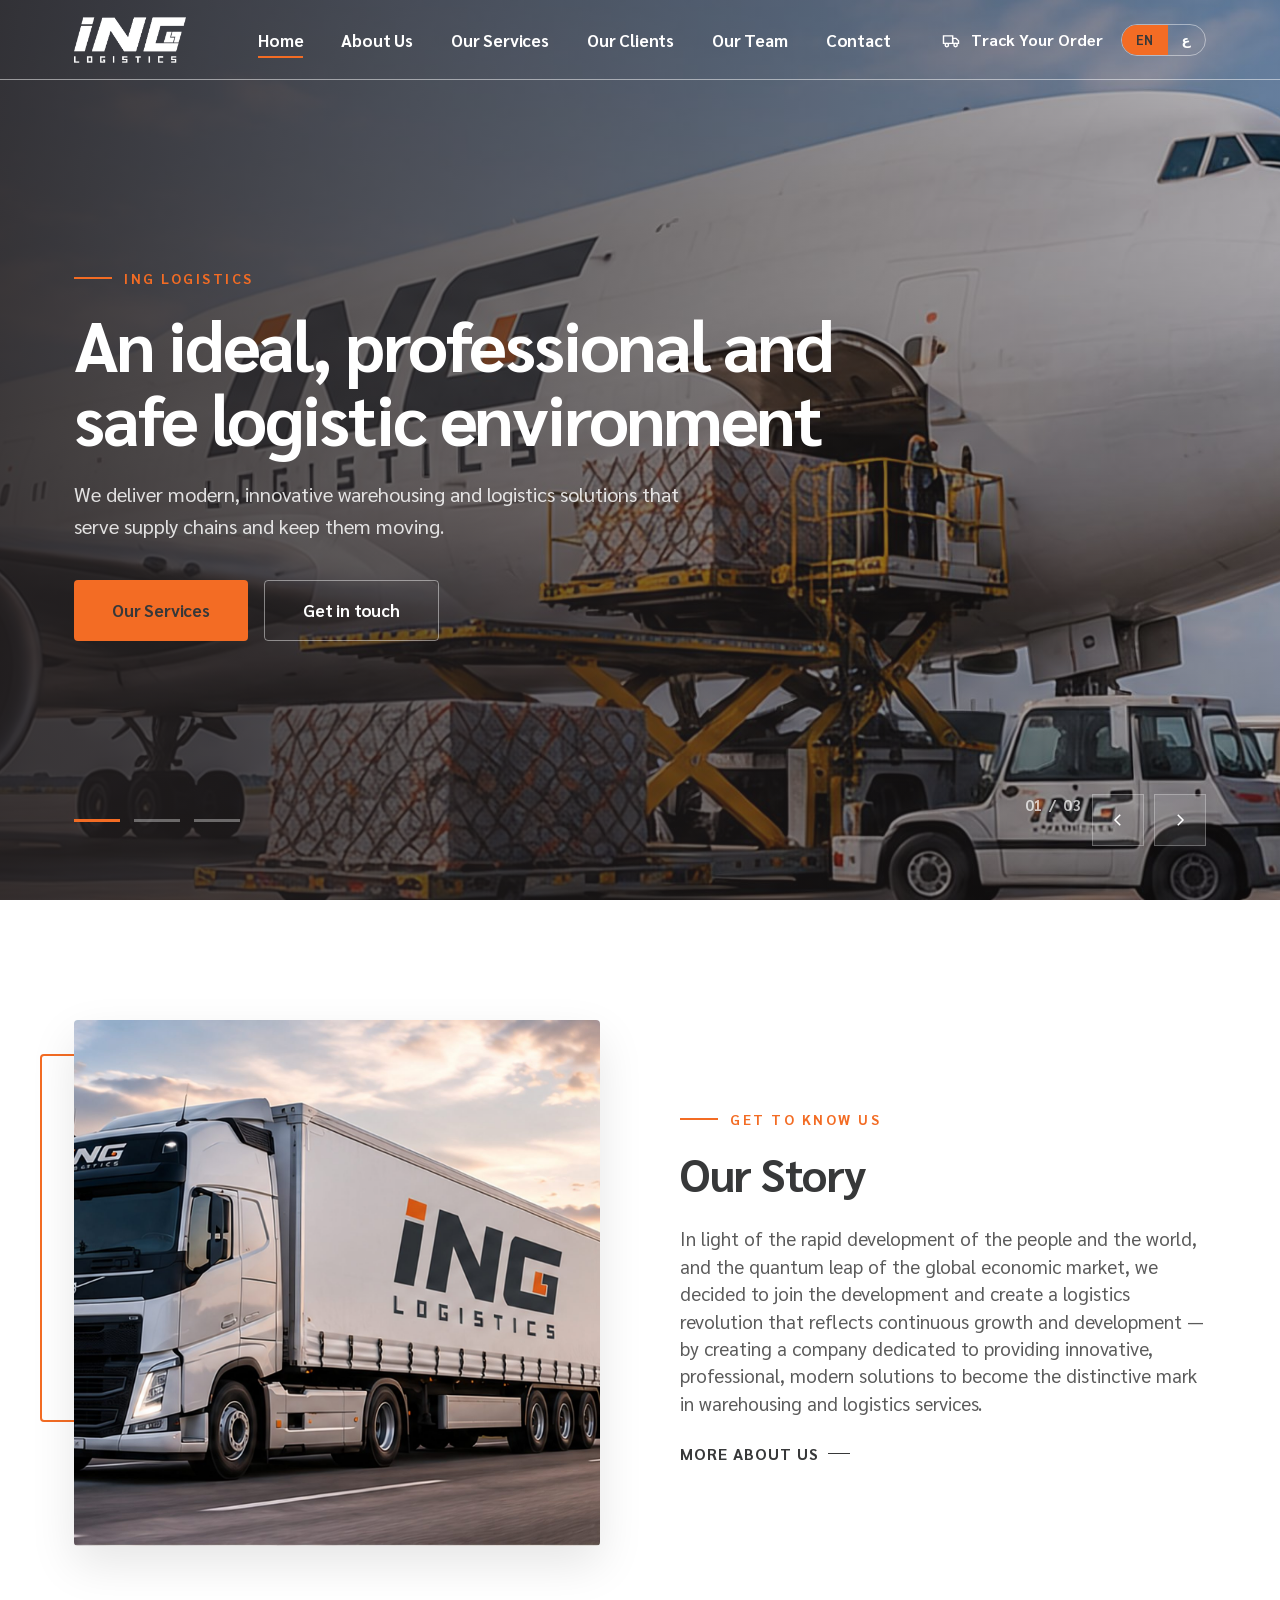
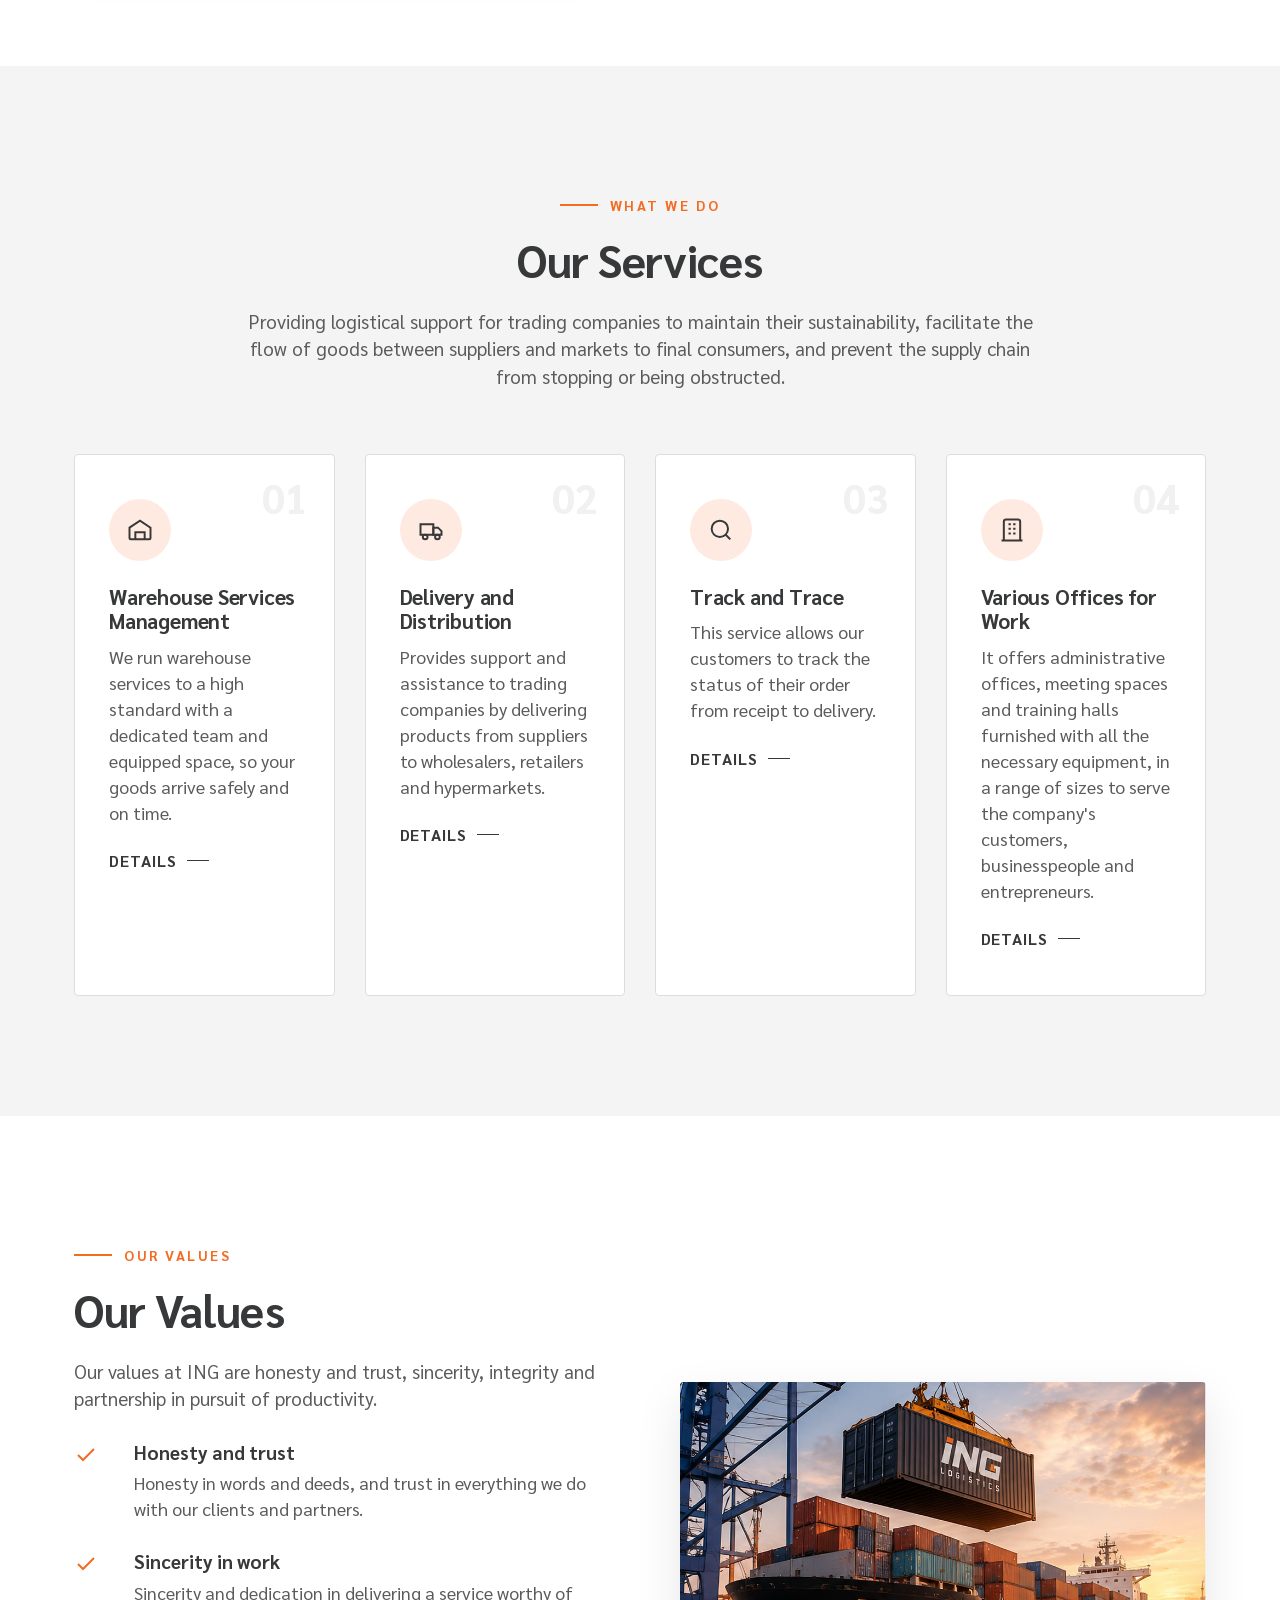
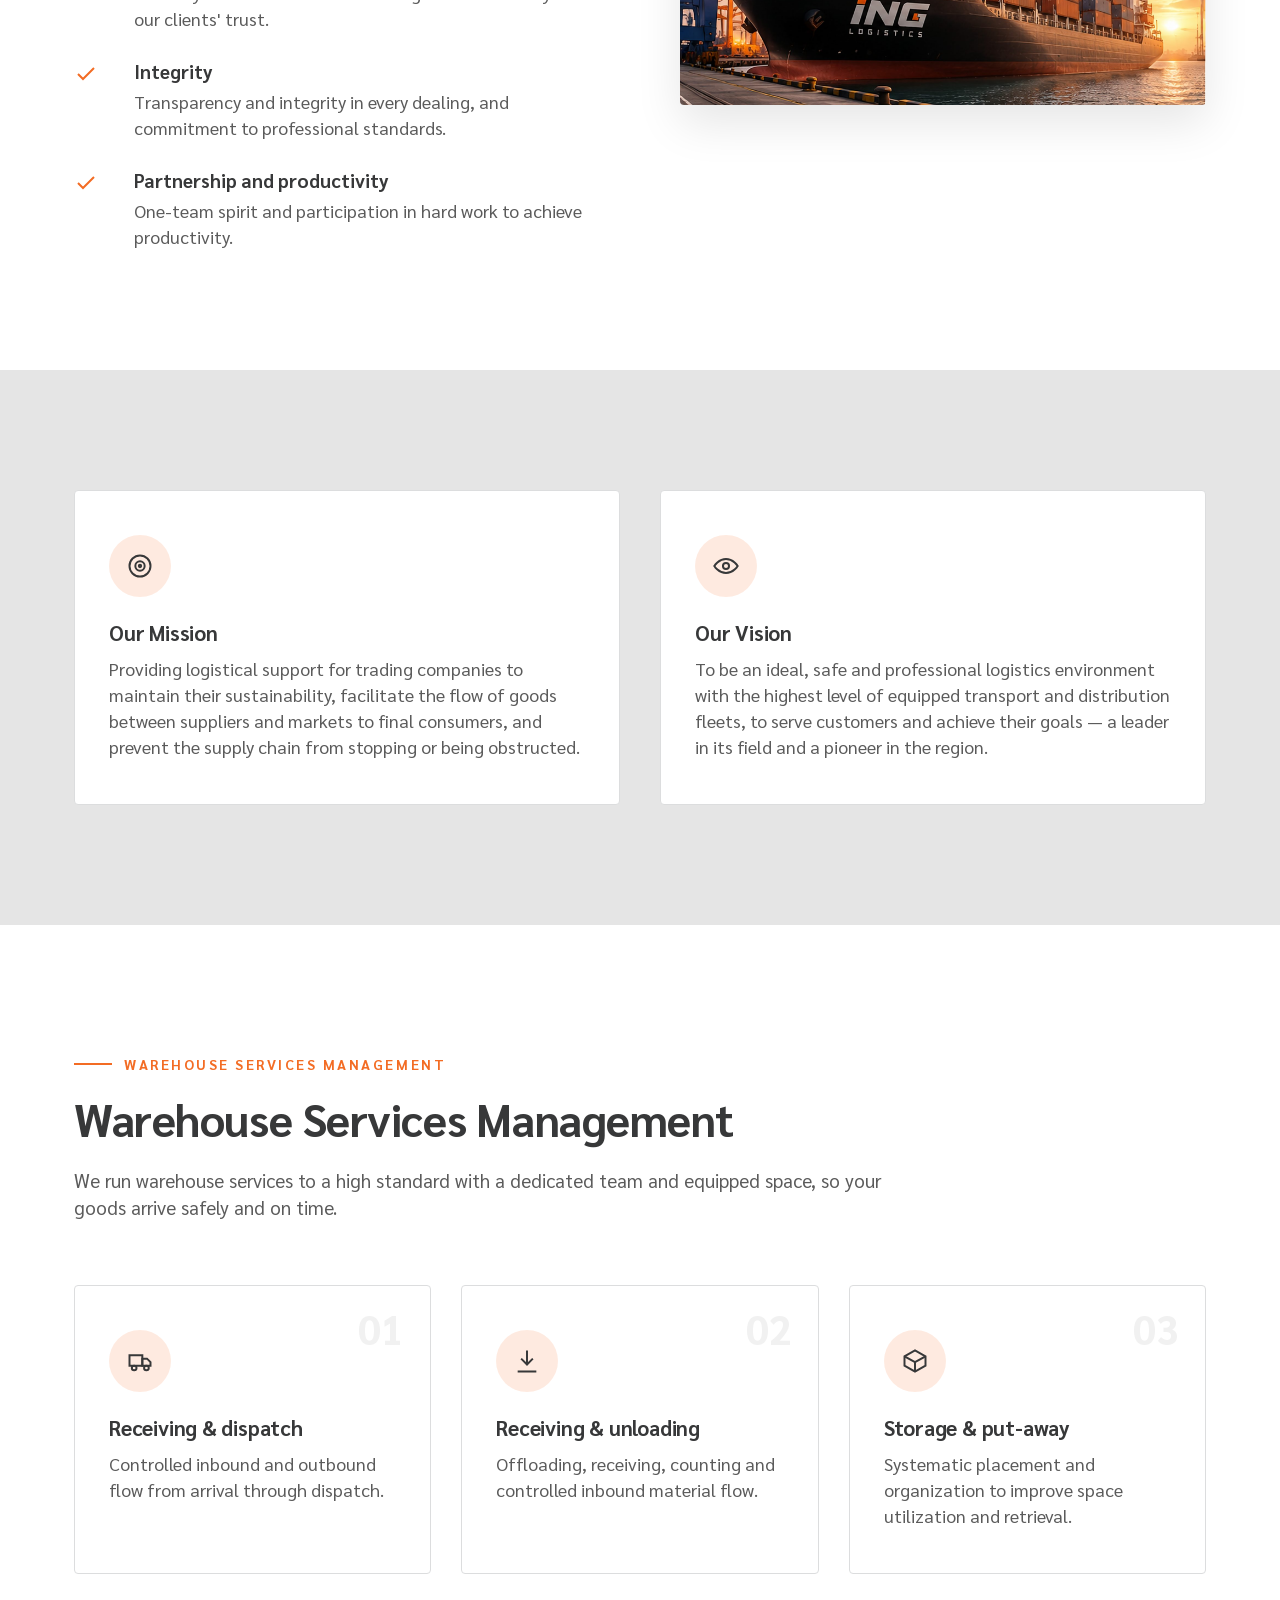
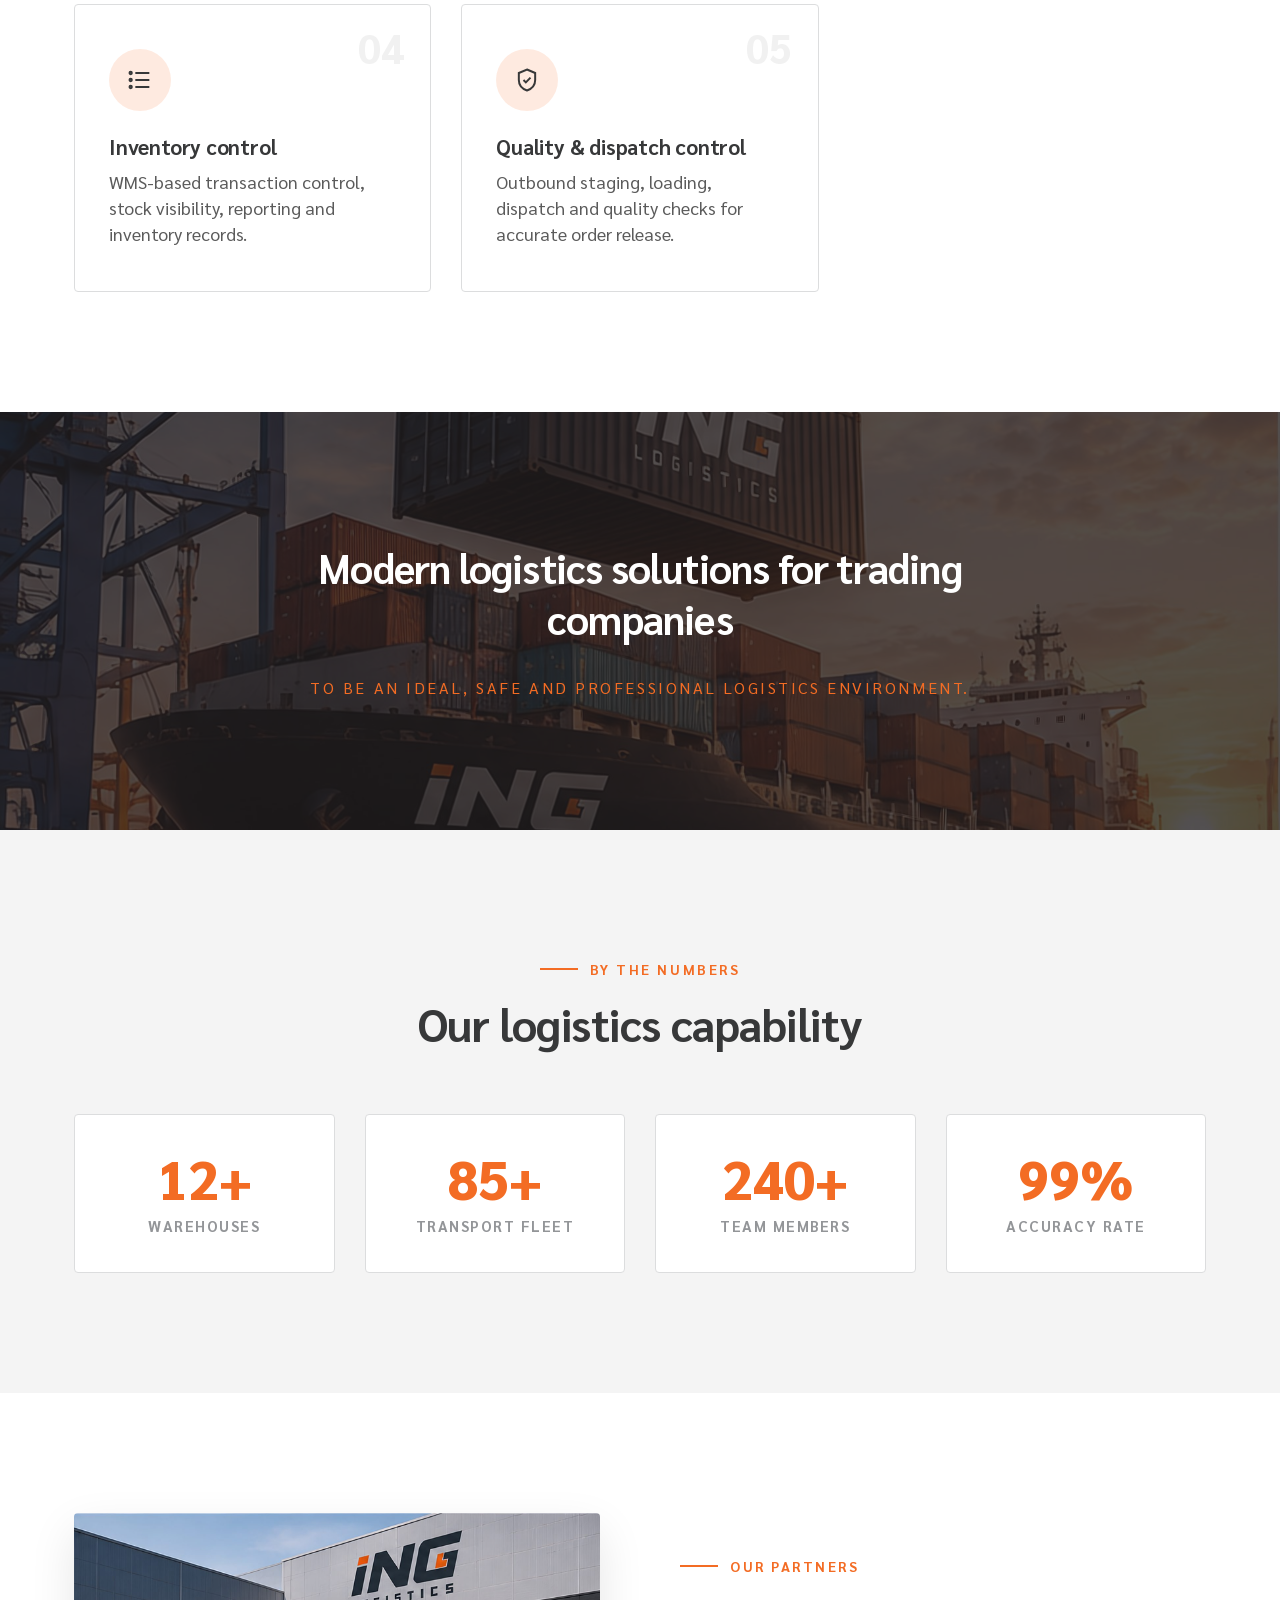
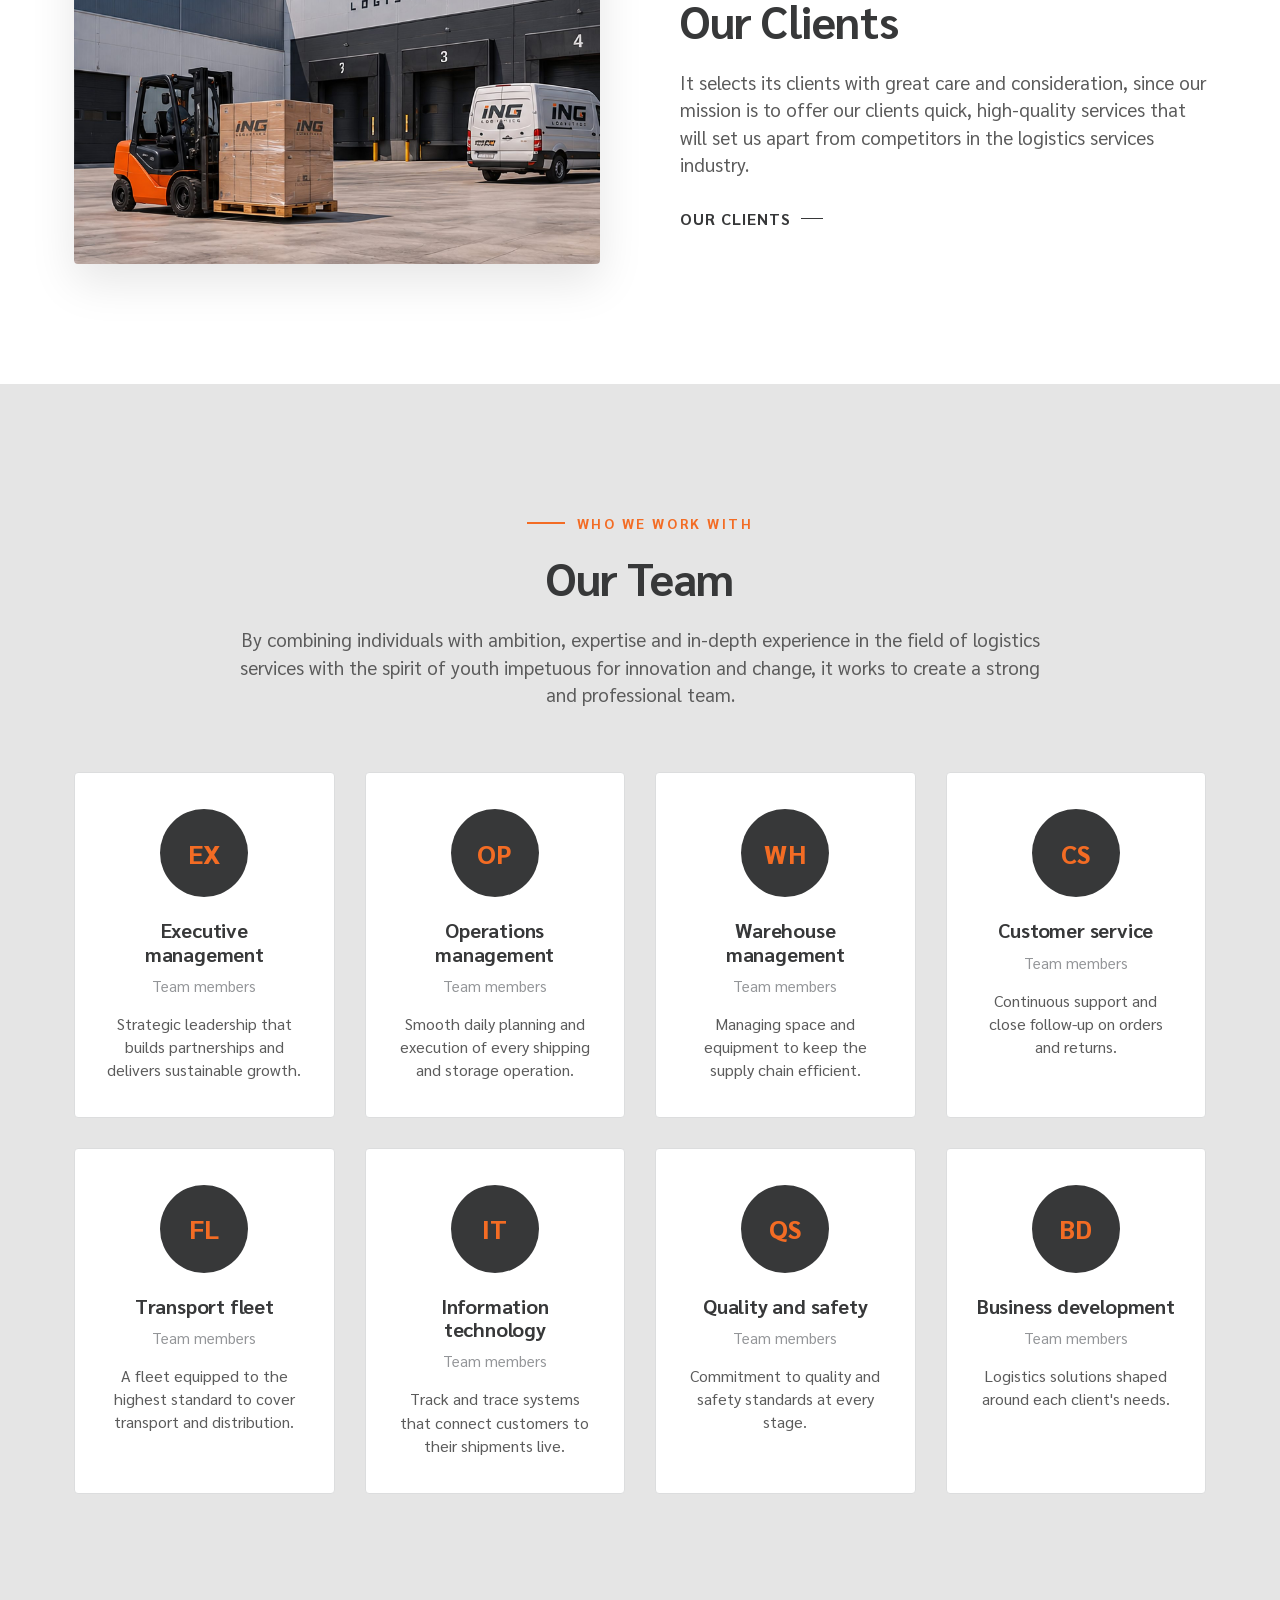
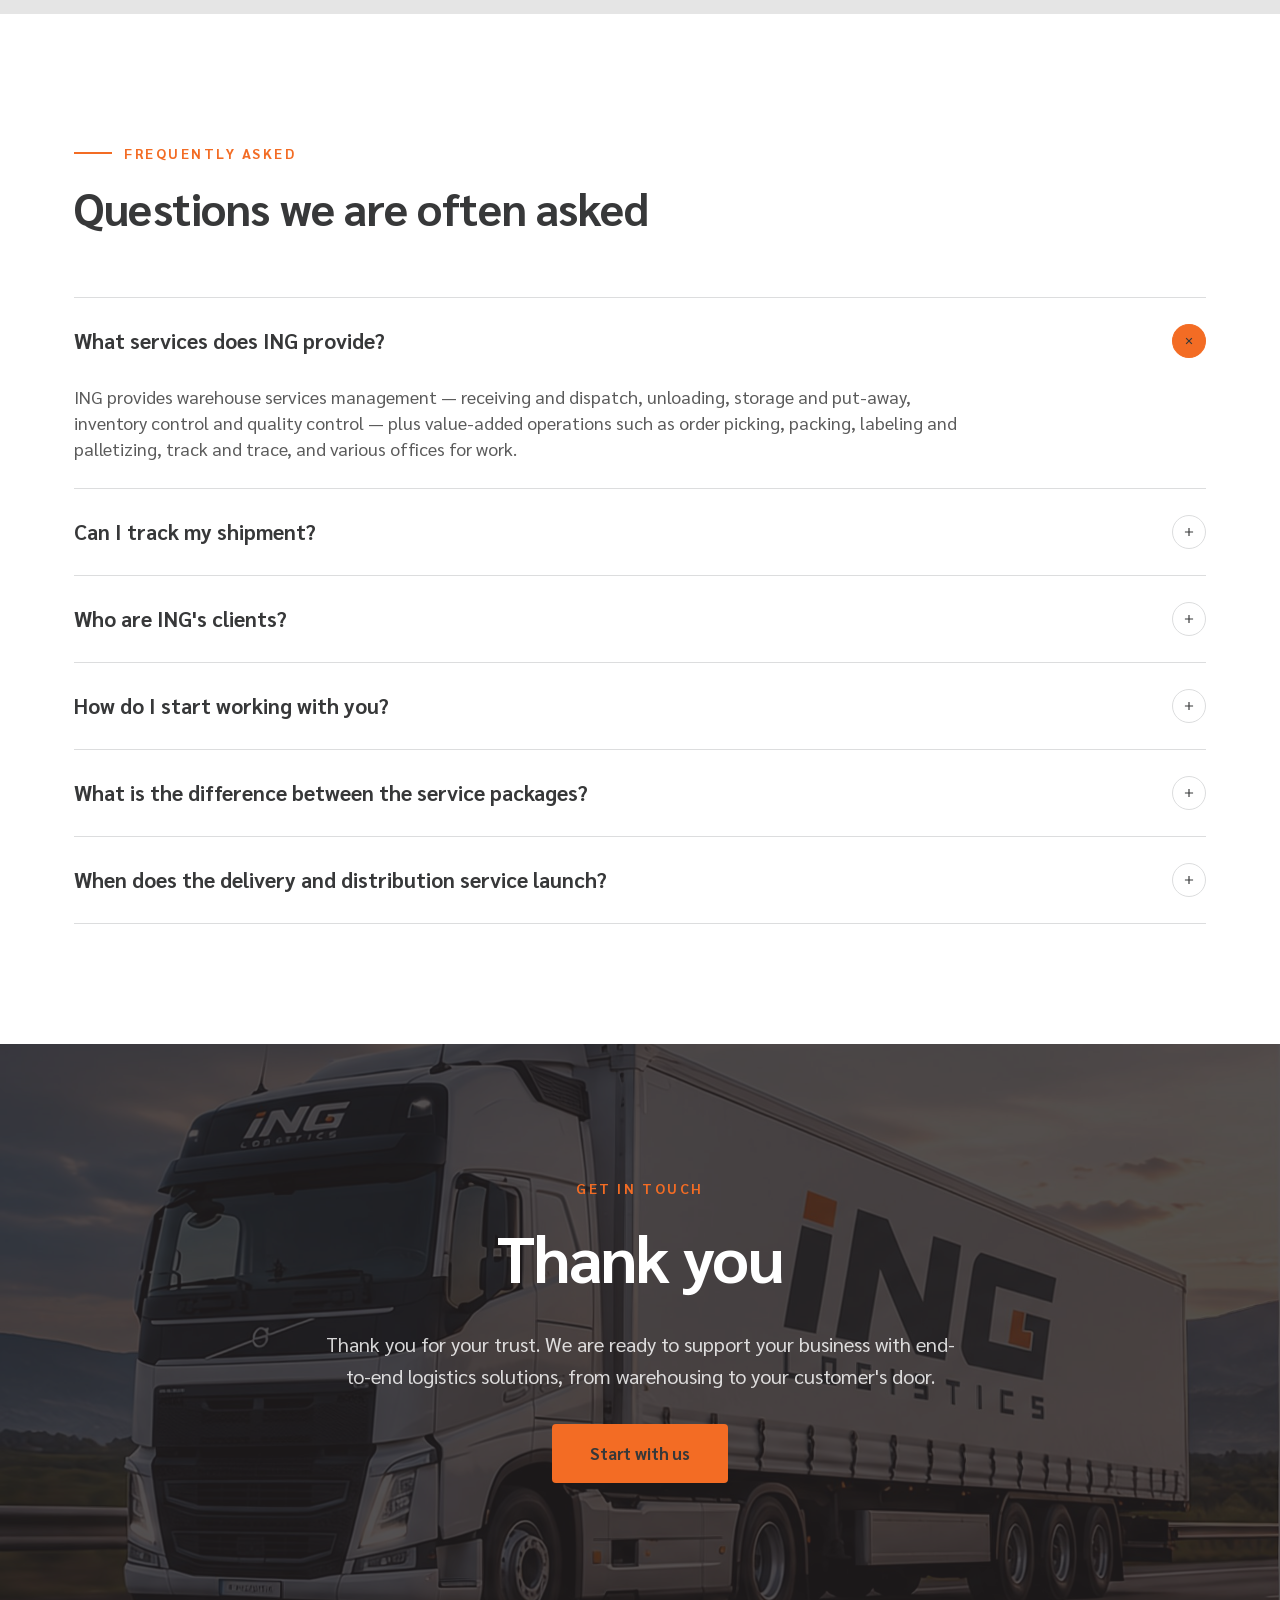
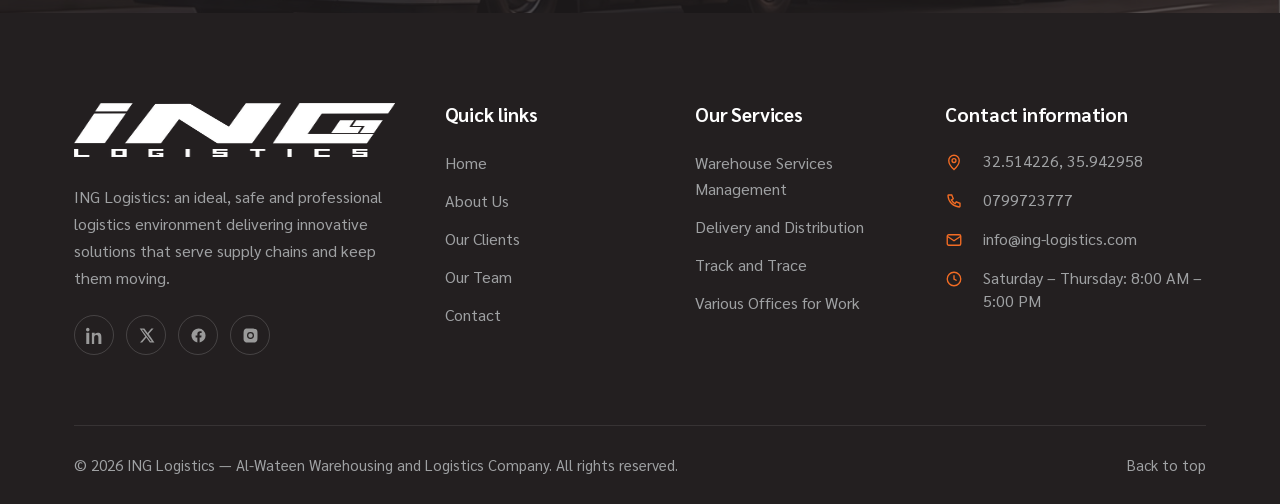
==== commit 23338d96: "update" ====
--- a/index.html
+++ b/index.html
@@ -300,27 +300,27 @@
         <p data-i18n="warehouse.text">We run warehouse services to a high standard with a dedicated team and equipped space, so your goods arrive safely and on time.</p>
       </div>
 
-      <div class="cards">
+      <div class="cards cards--3">
         <article class="card" data-reveal>
           <span class="card__index">01</span>
           <div class="card__icon">
             <svg viewBox="0 0 24 24" fill="none" stroke="currentColor" stroke-width="1.7" aria-hidden="true">
-              <path d="M12 3v12"/><path d="M7 10l5 5 5-5"/><path d="M4 21h16"/>
-            </svg>
-          </div>
-          <h3 data-i18n="warehouse.item1.title">Upload and download</h3>
-          <p data-i18n="warehouse.item1.text">Dedicated loading and unloading teams working to full safety standards.</p>
+              <path d="M3 7h11v9H3z"/><path d="M14 10h4l3 3v3h-7z"/><circle cx="7" cy="18" r="2"/><circle cx="17.5" cy="18" r="2"/>
+            </svg>
+          </div>
+          <h3 data-i18n="warehouse.item1.title">Receiving &amp; dispatch</h3>
+          <p data-i18n="warehouse.item1.text">Controlled inbound and outbound flow from arrival through dispatch.</p>
         </article>
 
         <article class="card" data-reveal data-reveal-delay="90">
           <span class="card__index">02</span>
           <div class="card__icon">
             <svg viewBox="0 0 24 24" fill="none" stroke="currentColor" stroke-width="1.7" aria-hidden="true">
-              <path d="M3 7l9-4 9 4-9 4z"/><path d="M3 12l9 4 9-4"/><path d="M3 17l9 4 9-4"/>
-            </svg>
-          </div>
-          <h3 data-i18n="warehouse.item2.title">Sorting and grouping</h3>
-          <p data-i18n="warehouse.item2.text">Accurate sorting and consolidation of shipments by destination and requirements.</p>
+              <path d="M12 3v12"/><path d="M7 10l5 5 5-5"/><path d="M4 21h16"/>
+            </svg>
+          </div>
+          <h3 data-i18n="warehouse.item2.title">Receiving &amp; unloading</h3>
+          <p data-i18n="warehouse.item2.text">Offloading, receiving, counting and controlled inbound material flow.</p>
         </article>
 
         <article class="card" data-reveal data-reveal-delay="180">
@@ -330,19 +330,30 @@
               <path d="M21 8l-9-5-9 5v8l9 5 9-5z"/><path d="M3 8l9 5 9-5"/><path d="M12 13v8"/>
             </svg>
           </div>
-          <h3 data-i18n="warehouse.item3.title">Packaging</h3>
-          <p data-i18n="warehouse.item3.text">Professional packing and packaging that keeps goods intact until delivery.</p>
+          <h3 data-i18n="warehouse.item3.title">Storage &amp; put-away</h3>
+          <p data-i18n="warehouse.item3.text">Systematic placement and organization to improve space utilization and retrieval.</p>
         </article>
 
         <article class="card" data-reveal data-reveal-delay="270">
           <span class="card__index">04</span>
           <div class="card__icon">
             <svg viewBox="0 0 24 24" fill="none" stroke="currentColor" stroke-width="1.7" aria-hidden="true">
-              <path d="M3 12a9 9 0 1 0 3-6.7"/><path d="M3 4v5h5"/>
-            </svg>
-          </div>
-          <h3 data-i18n="warehouse.item4.title">Follow up on damaged goods and returns</h3>
-          <p data-i18n="warehouse.item4.text">Close follow-up and efficient handling of damaged goods and returns.</p>
+              <path d="M8 6h12M8 12h12M8 18h12"/><circle cx="4" cy="6" r="1"/><circle cx="4" cy="12" r="1"/><circle cx="4" cy="18" r="1"/>
+            </svg>
+          </div>
+          <h3 data-i18n="warehouse.item4.title">Inventory control</h3>
+          <p data-i18n="warehouse.item4.text">WMS-based transaction control, stock visibility, reporting and inventory records.</p>
+        </article>
+
+        <article class="card" data-reveal data-reveal-delay="360">
+          <span class="card__index">05</span>
+          <div class="card__icon">
+            <svg viewBox="0 0 24 24" fill="none" stroke="currentColor" stroke-width="1.7" aria-hidden="true">
+              <path d="M12 3l7 3v6c0 4.4-3 7.6-7 9-4-1.4-7-4.6-7-9V6z"/><path d="M9 12l2 2 4-4"/>
+            </svg>
+          </div>
+          <h3 data-i18n="warehouse.item5.title">Quality &amp; dispatch control</h3>
+          <p data-i18n="warehouse.item5.text">Outbound staging, loading, dispatch and quality checks for accurate order release.</p>
         </article>
       </div>
     </div>
@@ -412,51 +423,51 @@
         <p data-i18n="team.text">By combining individuals with ambition, expertise and in-depth experience in the field of logistics services with the spirit of youth impetuous for innovation and change, it works to create a strong and professional team.</p>
       </div>
 
-      <div class="team-grid">
-        <article class="member" data-reveal>
-          <div class="member__avatar" aria-hidden="true">EX</div>
+      <div class="team-grid" data-cmembers="team">
+        <article class="member" data-reveal data-cmember="team.m1">
+          <div class="member__avatar" aria-hidden="true" data-cimg="team.m1.photo">EX</div>
           <h3 data-i18n="team.role1">Executive management</h3>
           <span data-i18n="stats.value3">Team members</span>
           <p data-i18n="team.desc1">Strategic leadership that builds partnerships and delivers sustainable growth.</p>
         </article>
-        <article class="member" data-reveal data-reveal-delay="90">
-          <div class="member__avatar" aria-hidden="true">OP</div>
+        <article class="member" data-reveal data-reveal-delay="90" data-cmember="team.m2">
+          <div class="member__avatar" aria-hidden="true" data-cimg="team.m2.photo">OP</div>
           <h3 data-i18n="team.role2">Operations management</h3>
           <span data-i18n="stats.value3">Team members</span>
           <p data-i18n="team.desc2">Smooth daily planning and execution of every shipping and storage operation.</p>
         </article>
-        <article class="member" data-reveal data-reveal-delay="180">
-          <div class="member__avatar" aria-hidden="true">WH</div>
+        <article class="member" data-reveal data-reveal-delay="180" data-cmember="team.m3">
+          <div class="member__avatar" aria-hidden="true" data-cimg="team.m3.photo">WH</div>
           <h3 data-i18n="team.role3">Warehouse management</h3>
           <span data-i18n="stats.value3">Team members</span>
           <p data-i18n="team.desc3">Managing space and equipment to keep the supply chain efficient.</p>
         </article>
-        <article class="member" data-reveal data-reveal-delay="270">
-          <div class="member__avatar" aria-hidden="true">CS</div>
+        <article class="member" data-reveal data-reveal-delay="270" data-cmember="team.m4">
+          <div class="member__avatar" aria-hidden="true" data-cimg="team.m4.photo">CS</div>
           <h3 data-i18n="team.role4">Customer service</h3>
           <span data-i18n="stats.value3">Team members</span>
           <p data-i18n="team.desc4">Continuous support and close follow-up on orders and returns.</p>
         </article>
-        <article class="member" data-reveal>
-          <div class="member__avatar" aria-hidden="true">FL</div>
+        <article class="member" data-reveal data-cmember="team.m5">
+          <div class="member__avatar" aria-hidden="true" data-cimg="team.m5.photo">FL</div>
           <h3 data-i18n="team.role5">Transport fleet</h3>
           <span data-i18n="stats.value3">Team members</span>
           <p data-i18n="team.desc5">A fleet equipped to the highest standard to cover transport and distribution.</p>
         </article>
-        <article class="member" data-reveal data-reveal-delay="90">
-          <div class="member__avatar" aria-hidden="true">IT</div>
+        <article class="member" data-reveal data-reveal-delay="90" data-cmember="team.m6">
+          <div class="member__avatar" aria-hidden="true" data-cimg="team.m6.photo">IT</div>
           <h3 data-i18n="team.role6">Information technology</h3>
           <span data-i18n="stats.value3">Team members</span>
           <p data-i18n="team.desc6">Track and trace systems that connect customers to their shipments live.</p>
         </article>
-        <article class="member" data-reveal data-reveal-delay="180">
-          <div class="member__avatar" aria-hidden="true">QS</div>
+        <article class="member" data-reveal data-reveal-delay="180" data-cmember="team.m7">
+          <div class="member__avatar" aria-hidden="true" data-cimg="team.m7.photo">QS</div>
           <h3 data-i18n="team.role7">Quality and safety</h3>
           <span data-i18n="stats.value3">Team members</span>
           <p data-i18n="team.desc7">Commitment to quality and safety standards at every stage.</p>
         </article>
-        <article class="member" data-reveal data-reveal-delay="270">
-          <div class="member__avatar" aria-hidden="true">BD</div>
+        <article class="member" data-reveal data-reveal-delay="270" data-cmember="team.m8">
+          <div class="member__avatar" aria-hidden="true" data-cimg="team.m8.photo">BD</div>
           <h3 data-i18n="team.role8">Business development</h3>
           <span data-i18n="stats.value3">Team members</span>
           <p data-i18n="team.desc8">Logistics solutions shaped around each client's needs.</p>
@@ -481,7 +492,7 @@
               <svg viewBox="0 0 24 24" width="14" height="14" fill="none" stroke="currentColor" stroke-width="2"><path d="M12 5v14M5 12h14"/></svg>
             </span>
           </button>
-          <div class="accordion__panel"><div data-i18n="faq.a1">ING provides warehouse services management, loading and unloading, sorting and grouping, packaging, follow-up on damaged goods and returns, as well as delivery and distribution, track and trace, and various offices for work.</div></div>
+          <div class="accordion__panel"><div data-i18n="faq.a1">ING provides warehouse services management — receiving and dispatch, unloading, storage and put-away, inventory control and quality control — plus value-added operations such as order picking, packing, labeling and palletizing, track and trace, and various offices for work.</div></div>
         </div>
         <div class="accordion__item">
           <button class="accordion__trigger" type="button">
@@ -509,6 +520,24 @@
             </span>
           </button>
           <div class="accordion__panel"><div data-i18n="faq.a4">Get in touch using the contact details below and our team will review your requirements and propose the right logistics solution.</div></div>
+        </div>
+        <div class="accordion__item">
+          <button class="accordion__trigger" type="button">
+            <span data-i18n="faq.q5">What is the difference between the service packages?</span>
+            <span class="accordion__icon" aria-hidden="true">
+              <svg viewBox="0 0 24 24" width="14" height="14" fill="none" stroke="currentColor" stroke-width="2"><path d="M12 5v14M5 12h14"/></svg>
+            </span>
+          </button>
+          <div class="accordion__panel"><div data-i18n="faq.a5">Essential covers secure storage and inventory control. Fulfillment adds order processing, picking and standard packing. Managed 3PL adds dedicated capacity, an account manager, an enhanced SLA, same-day handling and ERP or API integration. Value-added services are charged according to the activity and scope agreed.</div></div>
+        </div>
+        <div class="accordion__item">
+          <button class="accordion__trigger" type="button">
+            <span data-i18n="faq.q6">When does the delivery and distribution service launch?</span>
+            <span class="accordion__icon" aria-hidden="true">
+              <svg viewBox="0 0 24 24" width="14" height="14" fill="none" stroke="currentColor" stroke-width="2"><path d="M12 5v14M5 12h14"/></svg>
+            </span>
+          </button>
+          <div class="accordion__panel"><div data-i18n="faq.a6">We are preparing to launch our own delivery and distribution fleet, operating directly from our Irbid facility with coverage across Jordan. The published launch rates are indicative until the service goes live.</div></div>
         </div>
       </div>
     </div>
@@ -586,7 +615,7 @@
     </div>
 
     <div class="footer__bottom">
-      <span>&copy; <span data-year>2026</span> ING Logistics. <span data-i18n="footer.copyright">All rights reserved.</span></span>
+      <span>&copy; <span data-year>2026</span> ING Logistics — <span class="footer__legal" data-ctext="footer.legalName">Al-Wateen Warehousing and Logistics Company</span>. <span data-i18n="footer.copyright">All rights reserved.</span></span>
       <a href="#main" data-i18n="footer.backToTop">Back to top</a>
     </div>
   </div>
--- a/assets/css/style.css
+++ b/assets/css/style.css
@@ -601,6 +601,153 @@
 .feature__body h3 { font-size: 28px; margin-bottom: 12px; }
 .feature__body p { margin-bottom: 0; font-size: 19px; }
 
+/* --------------------- service packages, scope & rates ------------------- */
+/* the proposal's own vocabulary: check-lists, scope columns, package cards,
+   rate tables, chips and a "coming soon" ribbon */
+.cards.cards--3 { grid-template-columns: repeat(3, 1fr); }
+
+.checklist { list-style: none; margin: 0; padding: 0; display: grid; gap: 12px; }
+.checklist li { display: grid; grid-template-columns: 20px 1fr; gap: 12px; align-items: start; font-size: 17px; }
+.checklist svg { width: 18px; height: 18px; color: var(--main); margin-block-start: 4px; }
+
+.scope-grid, .packages, .addons, .terms {
+  display: grid;
+  /* min() keeps the track from ever exceeding the container on very narrow
+     screens, which would otherwise introduce horizontal overflow */
+  grid-template-columns: repeat(auto-fit, minmax(min(320px, 100%), 1fr));
+  gap: 30px;
+}
+
+.scope {
+  background: var(--white);
+  border: 1px solid var(--line);
+  border-radius: var(--radius);
+  padding: 40px 34px;
+  display: flex;
+  flex-direction: column;
+}
+.scope h3 { font-size: 21px; margin-bottom: 20px; }
+.scope__focus { margin-block-start: auto; padding-block-start: 22px; border-top: 1px solid var(--line); font-size: 15px; font-weight: 700; color: var(--dark); }
+.scope__note { margin-block-start: 18px; font-size: 15px; color: var(--muted); }
+
+.package {
+  background: var(--white);
+  border: 1px solid var(--line);
+  border-radius: var(--radius);
+  padding: 40px 34px;
+  position: relative;
+  overflow: hidden;
+}
+.package::before {
+  content: "";
+  position: absolute;
+  inset-block-start: 0;
+  inset-inline-start: 0;
+  width: 100%;
+  height: 3px;
+  background: var(--main);
+}
+.package__num { font-size: 38px; font-weight: 800; line-height: 1; color: var(--main); margin-bottom: 12px; }
+.package__title { font-size: 24px; margin-bottom: 6px; }
+.package__subtitle { display: block; font-size: 13px; font-weight: 700; letter-spacing: .12em; text-transform: uppercase; color: var(--muted); margin-bottom: 26px; }
+.package__label { display: block; font-size: 13px; font-weight: 700; letter-spacing: .12em; text-transform: uppercase; color: var(--dark); margin-bottom: 14px; }
+.package__block { margin-block-start: 28px; padding-block-start: 24px; border-top: 1px solid var(--line); }
+.package__note { margin-block-start: 20px; font-size: 14px; color: var(--muted); }
+.package__footnote { margin-block-start: 34px; font-size: 15px; color: var(--muted); }
+
+.addon {
+  display: grid;
+  grid-template-columns: 88px 1fr;
+  gap: 22px;
+  align-items: center;
+  background: var(--white);
+  border: 1px solid var(--line);
+  border-radius: var(--radius);
+  padding: 20px;
+  transition: transform .4s var(--ease), box-shadow .4s var(--ease);
+}
+.addon:hover { transform: translateY(-6px); box-shadow: var(--shadow); }
+.addon__media { border-radius: 50%; overflow: hidden; background: var(--soft); }
+.addon__media img { width: 88px; height: 88px; object-fit: cover; }
+.addon h3 { font-size: 19px; margin: 0; }
+
+.dot-list { list-style: none; margin: 0; padding: 0; display: grid; gap: 10px; font-size: 16px; }
+.dot-list li { display: grid; grid-template-columns: 14px 1fr; gap: 12px; align-items: start; }
+.dot-list li::before { content: ""; width: 6px; height: 6px; border-radius: 50%; background: var(--main); margin-block-start: 9px; }
+
+.chips { display: flex; flex-wrap: wrap; gap: 12px; margin-block-start: 26px; }
+.chips.chips--tight { margin-block-start: 0; }
+.chip {
+  display: inline-flex;
+  align-items: center;
+  gap: 10px;
+  padding: 10px 18px;
+  background: var(--white);
+  border: 1px solid var(--line);
+  border-radius: 100px;
+  font-size: 15px;
+  font-weight: 700;
+  color: var(--dark);
+}
+.chip svg { width: 16px; height: 16px; color: var(--main); }
+
+.badge {
+  display: inline-flex;
+  align-items: center;
+  gap: 8px;
+  padding: 7px 16px;
+  border-radius: 100px;
+  background: rgba(243, 108, 36, .14);
+  color: var(--main);
+  font-size: 13px;
+  font-weight: 700;
+  letter-spacing: .1em;
+  text-transform: uppercase;
+}
+html[data-lang="ar"] .badge { letter-spacing: normal; }
+
+.wide-media { border-radius: var(--radius); overflow: hidden; box-shadow: var(--shadow); margin-bottom: 60px; }
+.wide-media img { width: 100%; }
+
+.term { border-inline-start: 2px solid var(--main); padding-inline-start: 22px; }
+.term h3 { font-size: 18px; margin-bottom: 8px; }
+.term p { font-size: 17px; margin: 0; }
+
+.table-wrap { overflow-x: auto; border: 1px solid var(--line); border-radius: var(--radius); background: var(--white); }
+.table-wrap + .table-wrap { margin-block-start: 34px; }
+.rates__table { width: 100%; border-collapse: collapse; font-size: 16px; }
+.rates__table caption {
+  caption-side: top;
+  padding: 26px 24px 20px;
+  text-align: start;
+  font-size: 22px;
+  font-weight: 700;
+  color: var(--dark);
+  letter-spacing: -.01em;
+}
+.rates__table th, .rates__table td { padding: 16px 24px; text-align: start; vertical-align: top; border-bottom: 1px solid var(--line); }
+.rates__table thead th {
+  background: var(--soft);
+  font-size: 13px;
+  font-weight: 700;
+  letter-spacing: .1em;
+  text-transform: uppercase;
+  color: var(--dark);
+  white-space: nowrap;
+}
+.rates__table tbody tr:last-child th, .rates__table tbody tr:last-child td { border-bottom: 0; }
+.rates__table td:first-child, .rates__table tbody th {
+  color: var(--dark);
+  font-weight: 600;
+  font-size: 16px;
+  border-bottom: 1px solid var(--line);
+}
+.rates__table .rates__amount { white-space: nowrap; font-weight: 700; color: var(--dark); }
+.rates__table .rates__basis { color: var(--muted); white-space: nowrap; }
+.rates__table .rates__desc { color: var(--body); }
+.table-note { margin-block-start: 18px; font-size: 15px; color: var(--muted); }
+html[data-lang="ar"] .rates__table thead th { letter-spacing: normal; }
+
 /* ------------------------------- quote band ----------------------------- */
 .band {
   position: relative;
@@ -661,9 +808,14 @@
   display: grid; place-items: center;
   border-radius: 50%;
   background: var(--dark);
+  background-position: center;
+  background-size: cover;
+  background-repeat: no-repeat;
   color: var(--main);
   font-size: 26px; font-weight: 800; letter-spacing: .02em;
 }
+/* a member photo replaces the initials, which stay as the fallback */
+.member__avatar.is-photo { color: transparent; }
 .member h3 { margin-bottom: 6px; font-size: 20px; }
 .member span { font-size: 15px; color: var(--muted); }
 .member p { margin-top: 14px; font-size: 16px; }
@@ -803,6 +955,7 @@
   .display { font-size: 52px; }
   .split { gap: 54px; }
   .cards, .stats { grid-template-columns: repeat(2, 1fr); }
+  .cards.cards--3 { grid-template-columns: repeat(2, 1fr); }
   .team-grid { grid-template-columns: repeat(2, 1fr); }
   .client-grid { grid-template-columns: repeat(4, 1fr); }
   .footer__grid { grid-template-columns: 1fr 1fr; gap: 44px; }
@@ -849,7 +1002,8 @@
   .hero__controls-inner { padding-inline: 0; }
   .hero__counter { display: none; }
   .section { padding: 70px 0; }
-  .cards, .stats, .team-grid { grid-template-columns: 1fr; }
+  .cards, .stats, .team-grid, .cards.cards--3 { grid-template-columns: 1fr; }
+  .scope, .package { padding: 32px 26px; }
   .client-grid { grid-template-columns: repeat(2, 1fr); }
   .form__row { grid-template-columns: 1fr; }
   .feature { grid-template-columns: 1fr; gap: 14px; }
@@ -866,6 +1020,10 @@
   .hero__title { font-size: 29px; }
   .client-grid { grid-template-columns: 1fr; }
   .btn { width: 100%; }
+  .addon { grid-template-columns: 68px 1fr; gap: 16px; }
+  .addon__media img { width: 68px; height: 68px; }
+  .rates__table th, .rates__table td { padding: 14px 16px; }
+  .rates__table caption { padding: 22px 16px 16px; font-size: 19px; }
 }
 
 /* -------------------------------- print --------------------------------- */
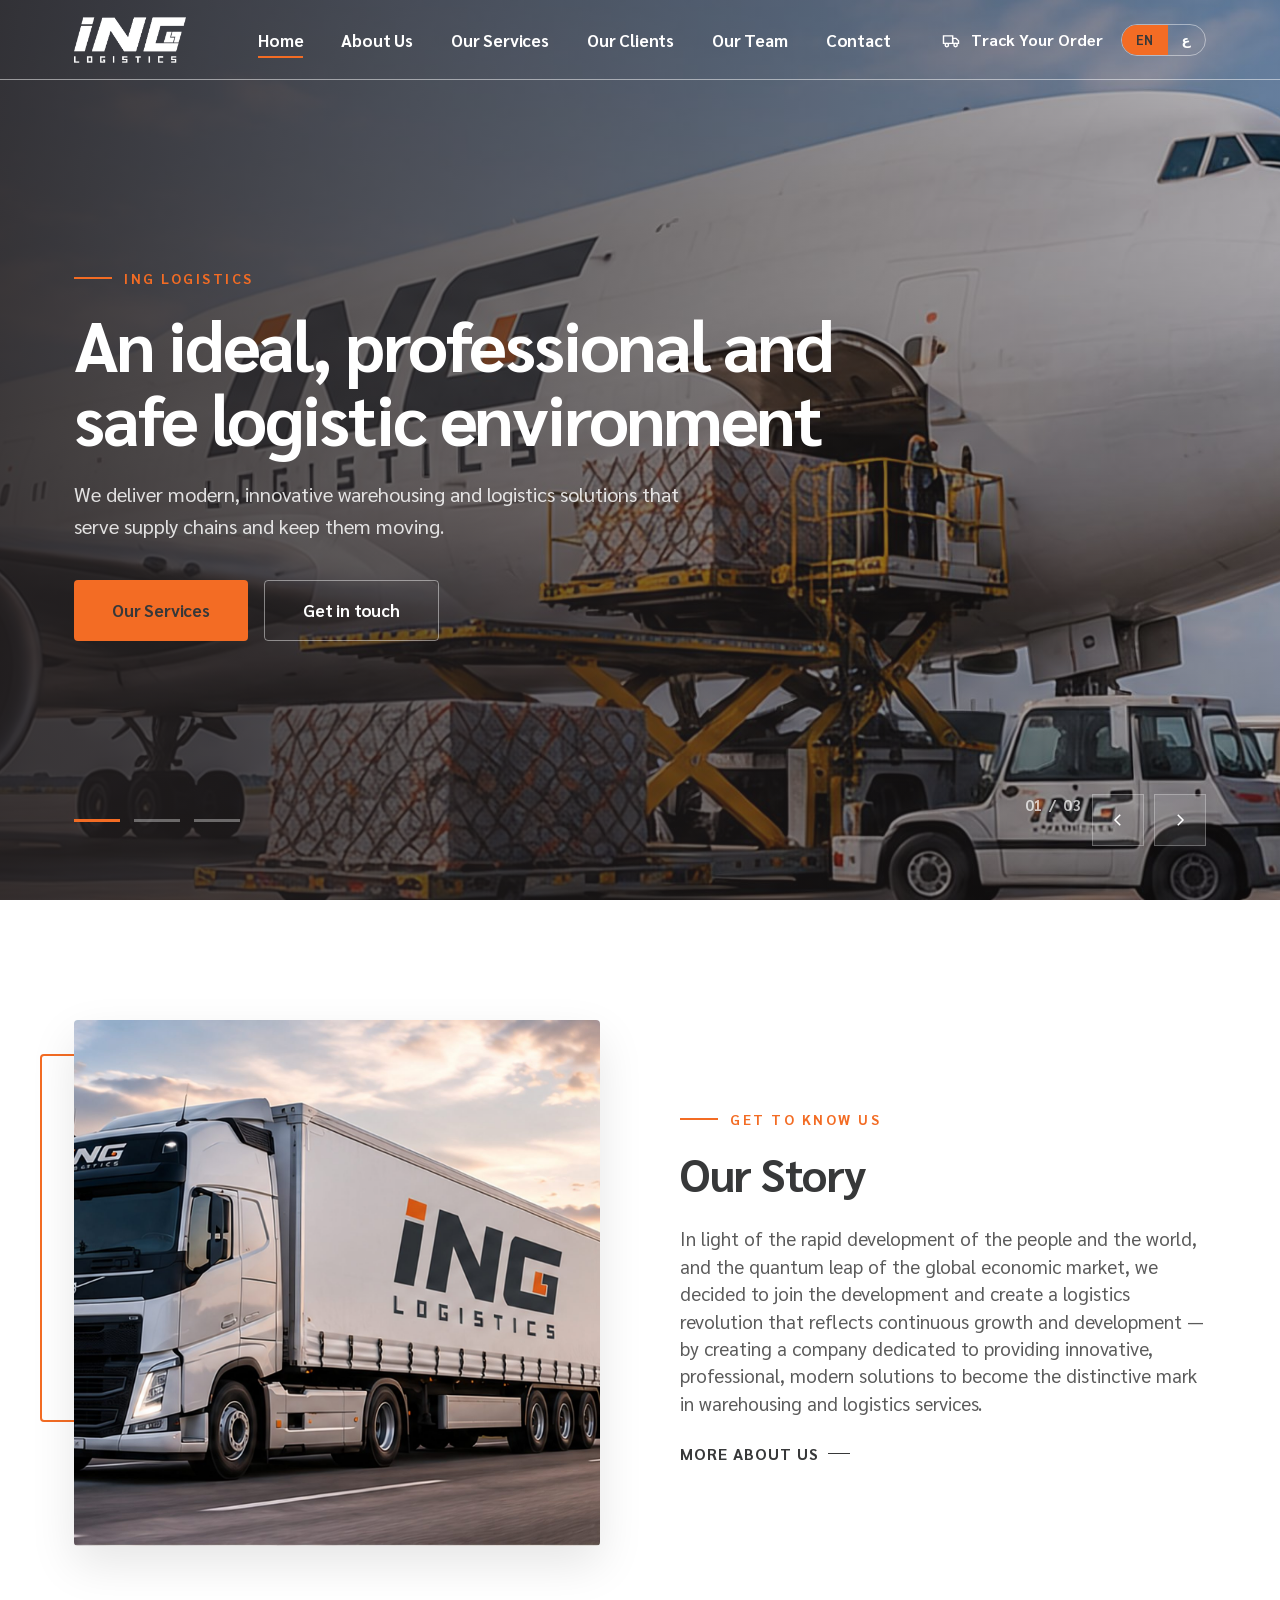
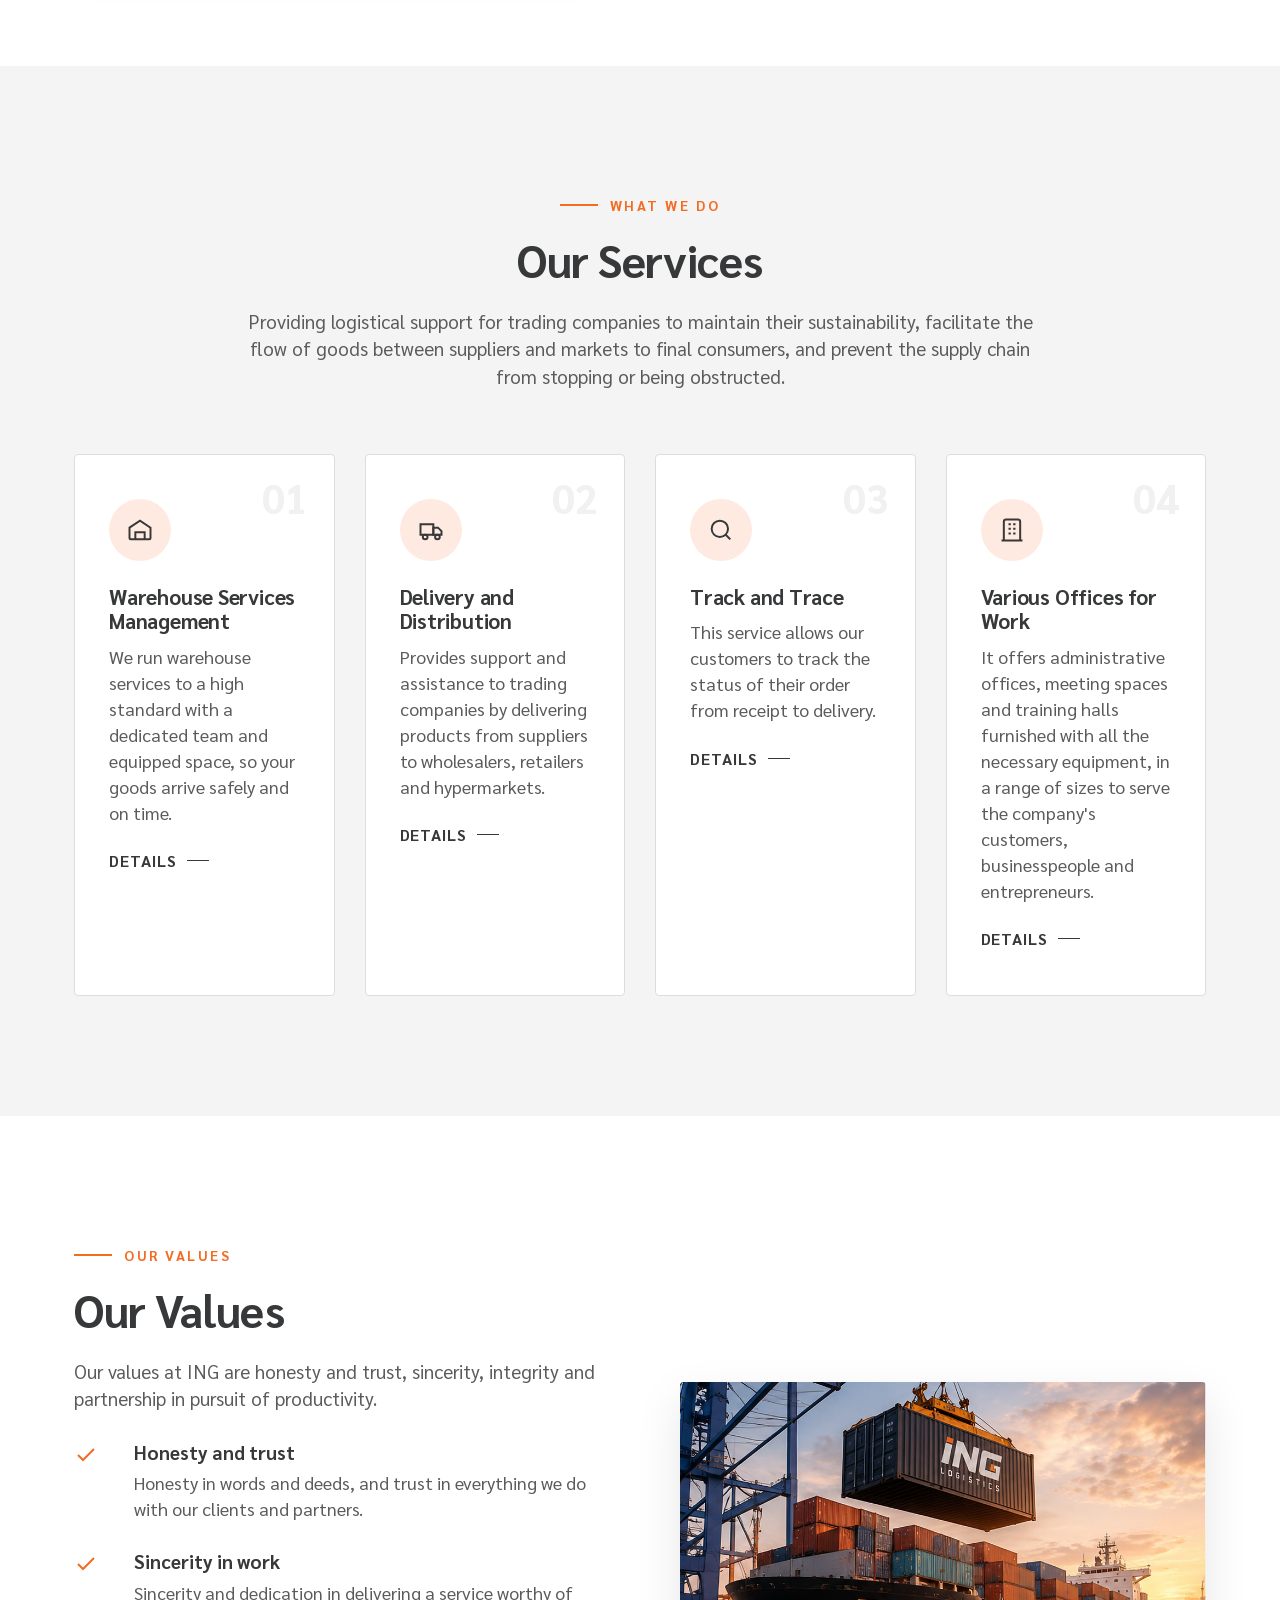
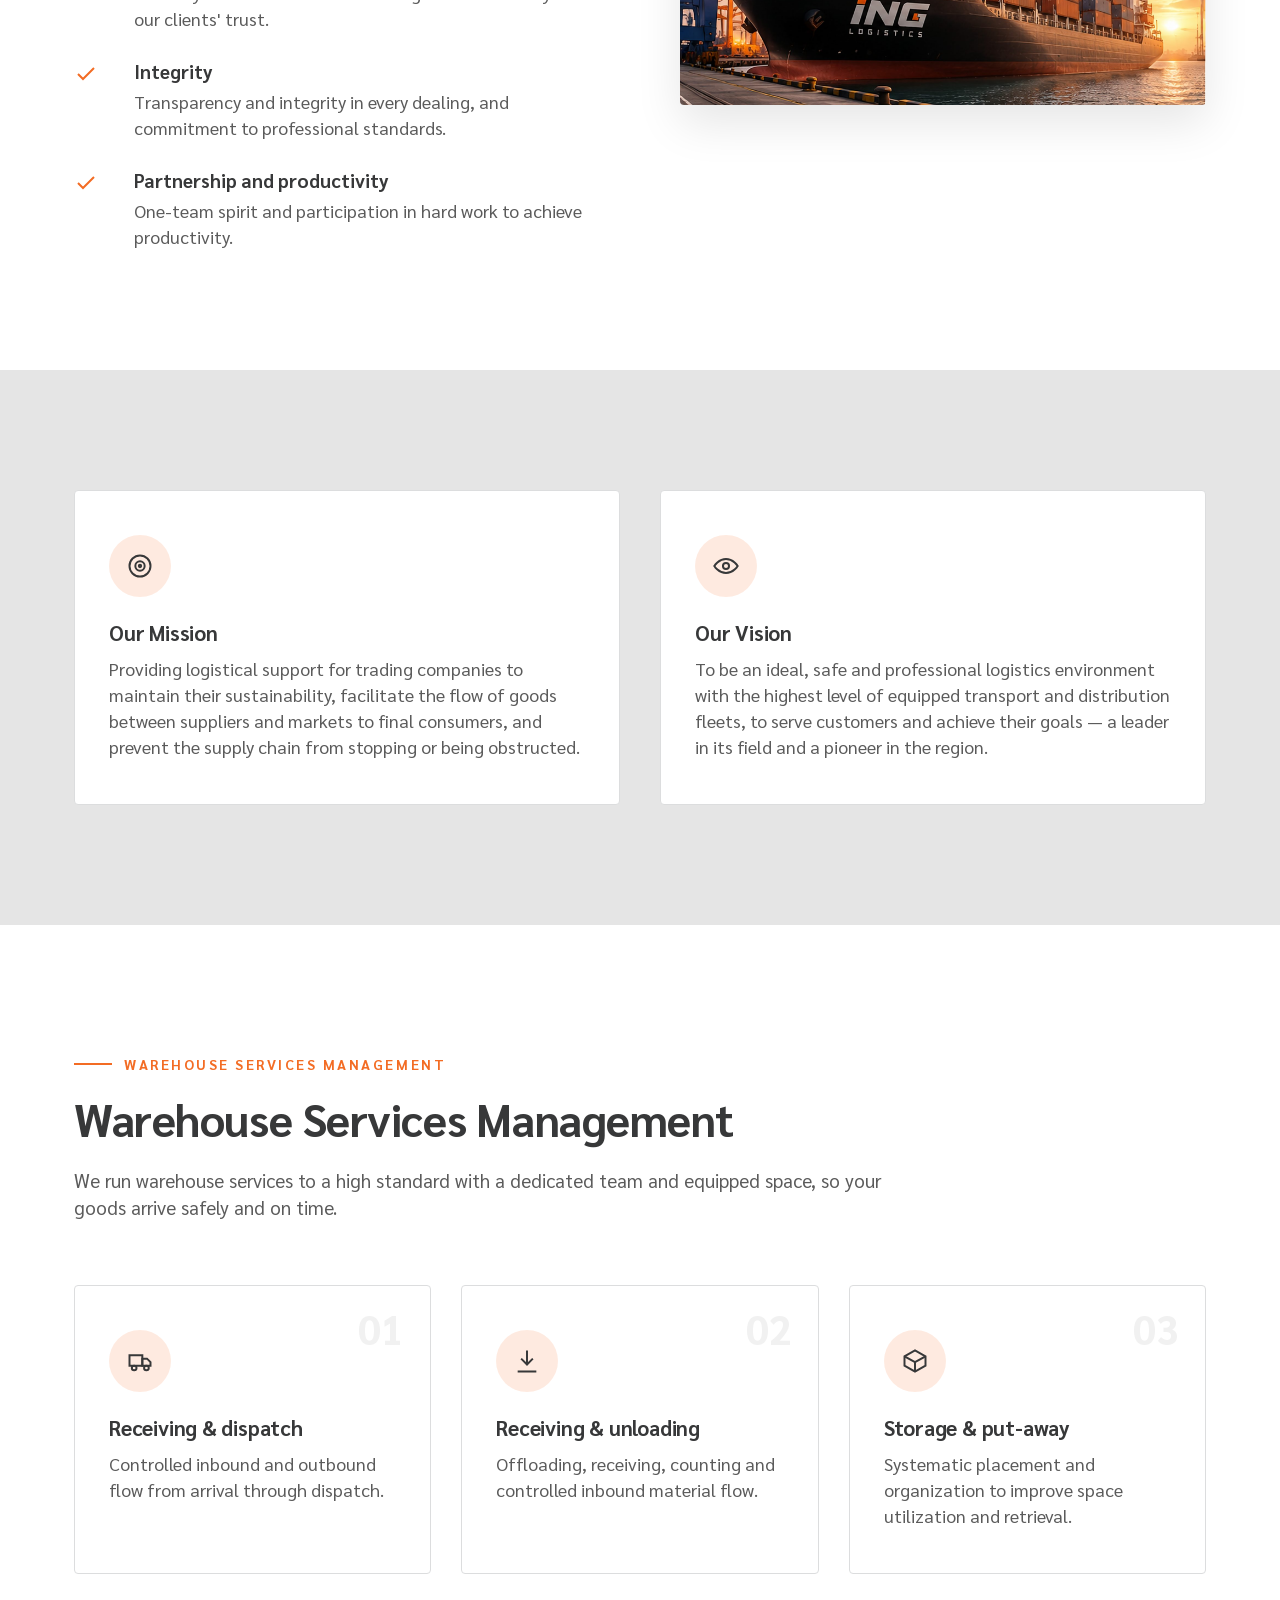
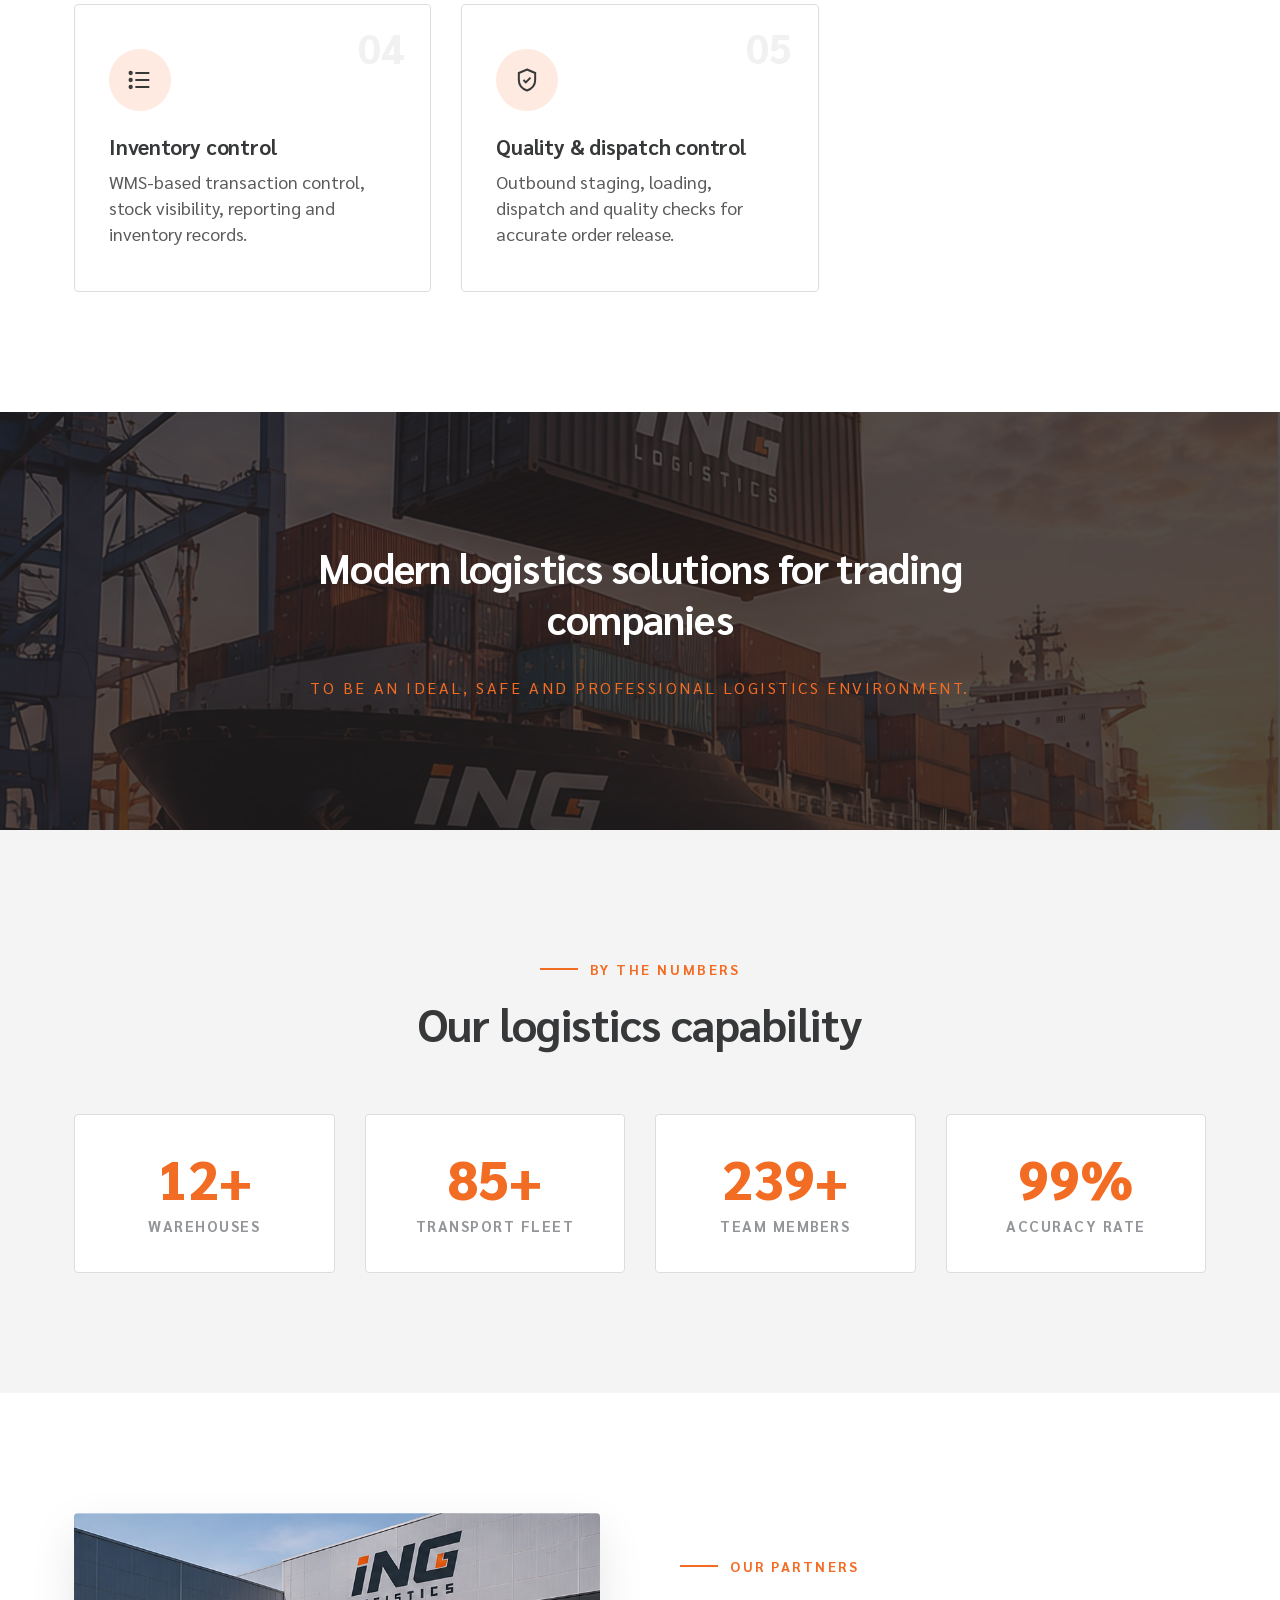
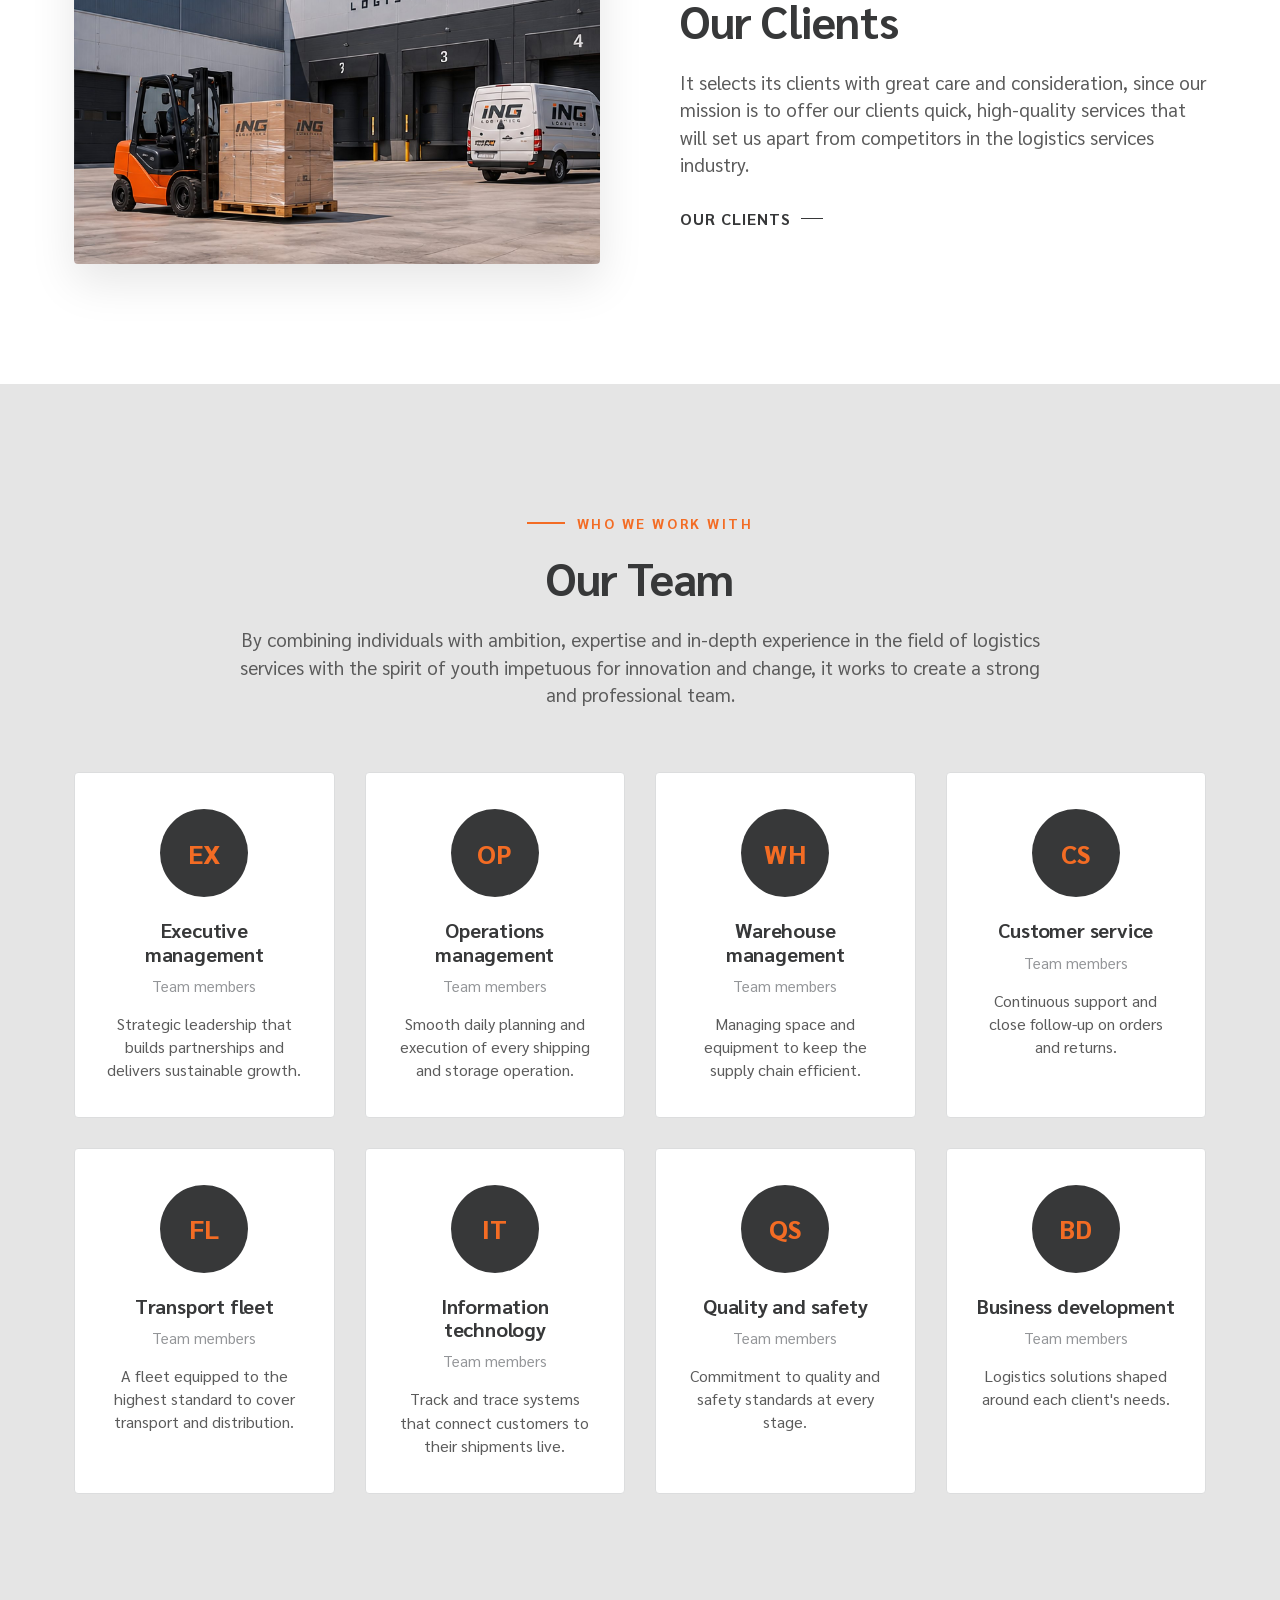
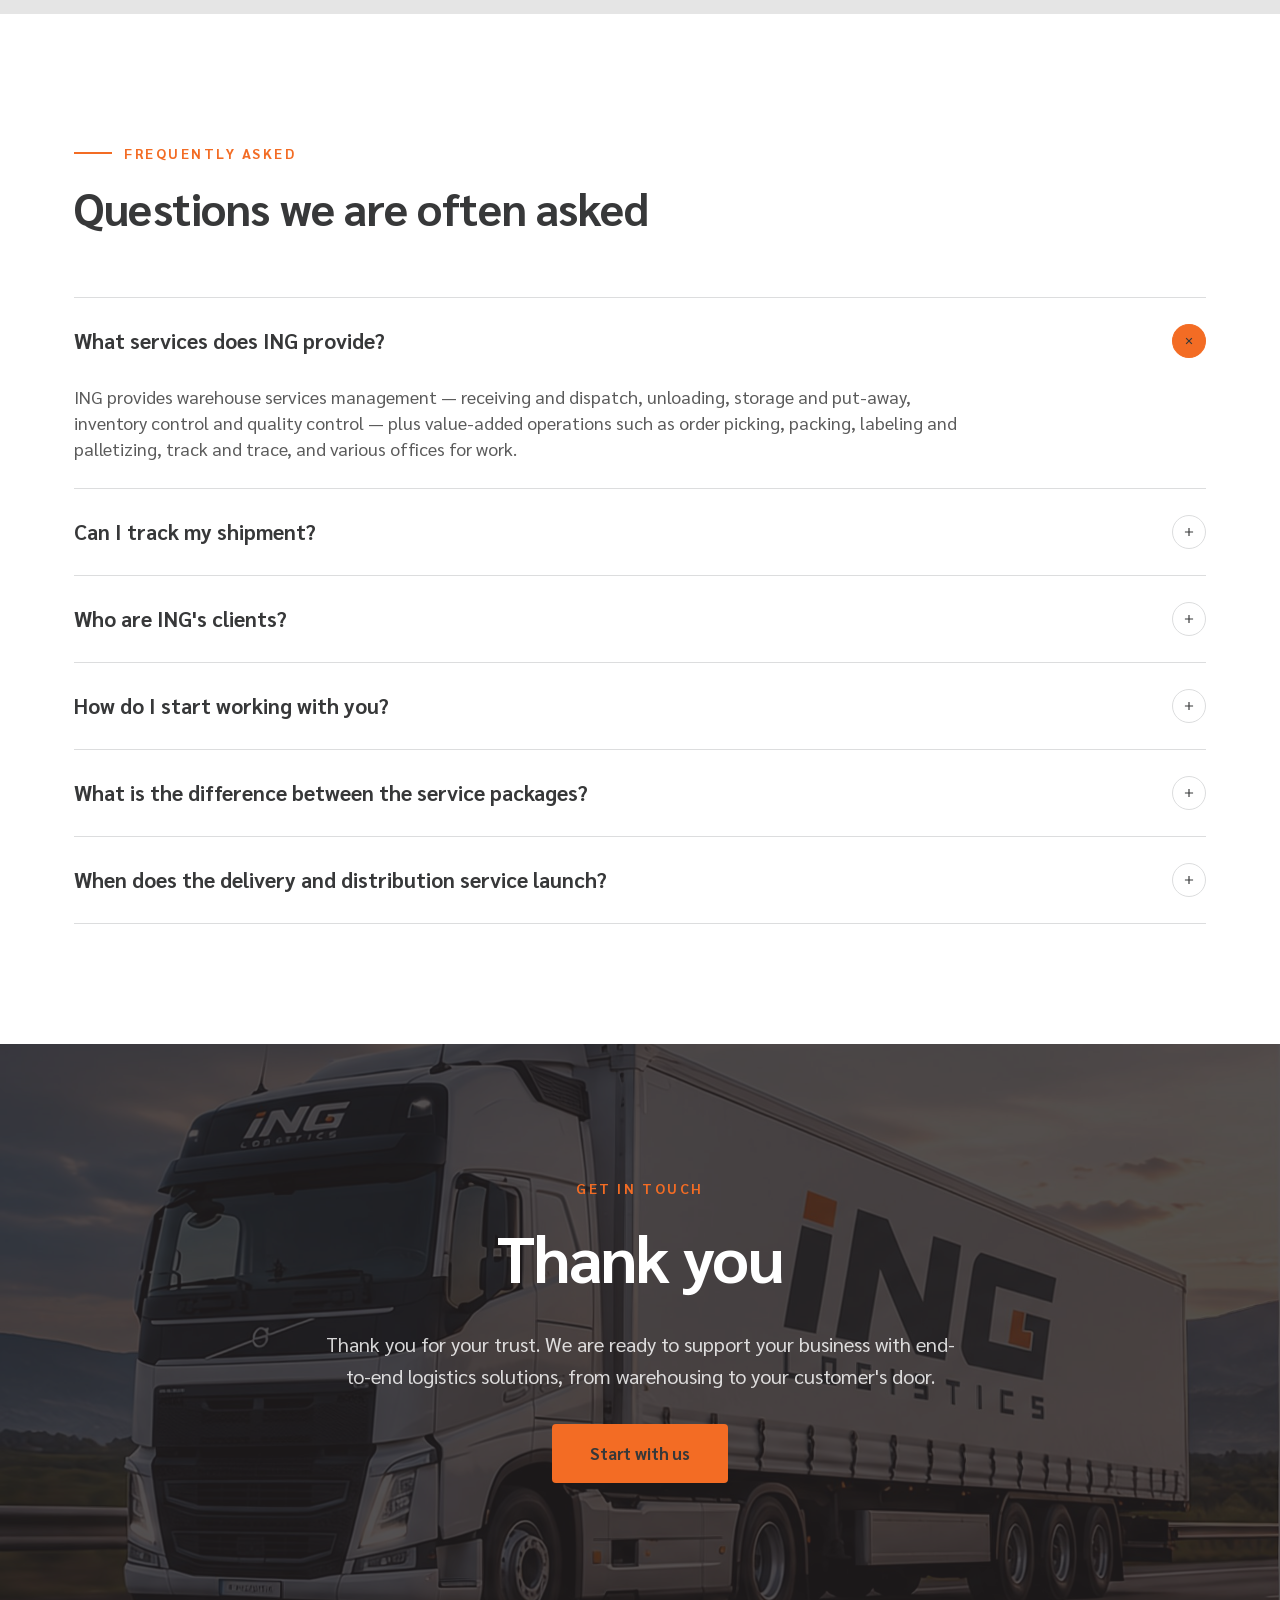
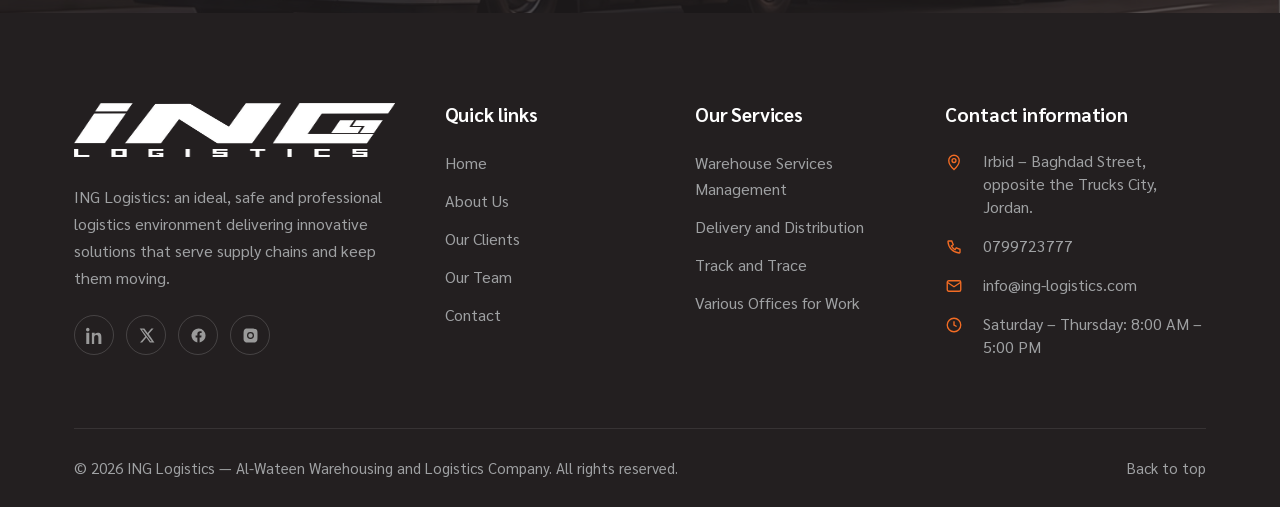
==== commit 589bcd47: "Keep one address: the footer links location.address like the rest of the site The footer showed the " ====
--- a/index.html
+++ b/index.html
@@ -596,7 +596,7 @@
         <ul class="footer__contact">
           <li>
             <svg viewBox="0 0 24 24" fill="none" stroke="currentColor" stroke-width="1.8" aria-hidden="true"><path d="M12 22s7-6.2 7-12a7 7 0 1 0-14 0c0 5.8 7 12 7 12z"/><circle cx="12" cy="10" r="2.6"/></svg>
-            <a href="https://maps.google.com/?q=32.51422635237183,35.94295766426107" target="_blank" rel="noopener" dir="ltr" data-i18n="contact.address">32.514226, 35.942958</a>
+            <a href="https://maps.google.com/?q=32.51422635237183,35.94295766426107" target="_blank" rel="noopener" data-i18n="location.address">Irbid – Baghdad Street, opposite the Trucks City, Jordan.</a>
           </li>
           <li>
             <svg viewBox="0 0 24 24" fill="none" stroke="currentColor" stroke-width="1.8" aria-hidden="true"><path d="M5 4h4l2 5-2.5 1.5a12 12 0 0 0 5 5L15 13l5 2v4a1 1 0 0 1-1 1A16 16 0 0 1 4 5a1 1 0 0 1 1-1z"/></svg>
--- a/assets/css/style.css
+++ b/assets/css/style.css
@@ -767,6 +767,11 @@
   letter-spacing: -.02em;
 }
 .band cite { font-size: 16px; letter-spacing: .16em; text-transform: uppercase; color: var(--main); font-style: normal; }
+/* planned-launch values under the closing message (proposal slide 16) */
+.values-row { display: grid; grid-template-columns: repeat(auto-fit, minmax(min(170px, 100%), 1fr)); gap: 28px; margin-block-start: 46px; text-align: start; }
+.values-row > div { border-inline-start: 2px solid var(--main); padding-inline-start: 20px; }
+.values-row__num { display: block; font-size: 30px; font-weight: 800; line-height: 1; color: var(--main); margin-bottom: 8px; }
+.values-row strong { display: block; font-size: 20px; font-weight: 700; color: var(--white); }
 
 /* ------------------------------- stats ---------------------------------- */
 .stats { display: grid; grid-template-columns: repeat(4, 1fr); gap: 30px; }
@@ -853,6 +858,20 @@
 .info-list .card__icon svg { width: 22px; height: 22px; }
 .info-list strong { display: block; color: var(--dark); font-size: 18px; margin-bottom: 4px; }
 .info-list a:hover { color: var(--main); }
+
+/* contact cards (proposal slide 16: phone, e-mail, address + a description) */
+.contact-card__value { font-size: 19px; font-weight: 700; color: var(--dark); margin-bottom: 10px; }
+.contact-card__hours { margin-block-start: 16px; font-size: 15px; color: var(--muted); }
+.contact-card__hours strong { display: block; color: var(--dark); margin-bottom: 2px; }
+.form-panel {
+  max-width: 860px;
+  margin-inline: auto;
+  margin-block-start: 56px;
+  background: var(--white);
+  border: 1px solid var(--line);
+  border-radius: var(--radius);
+  padding: 46px;
+}
 
 /* --------------------------------- accordion ---------------------------- */
 .accordion { border-top: 1px solid var(--line); }
@@ -1004,6 +1023,7 @@
   .section { padding: 70px 0; }
   .cards, .stats, .team-grid, .cards.cards--3 { grid-template-columns: 1fr; }
   .scope, .package { padding: 32px 26px; }
+  .form-panel { padding: 28px 22px; margin-block-start: 40px; }
   .client-grid { grid-template-columns: repeat(2, 1fr); }
   .form__row { grid-template-columns: 1fr; }
   .feature { grid-template-columns: 1fr; gap: 14px; }
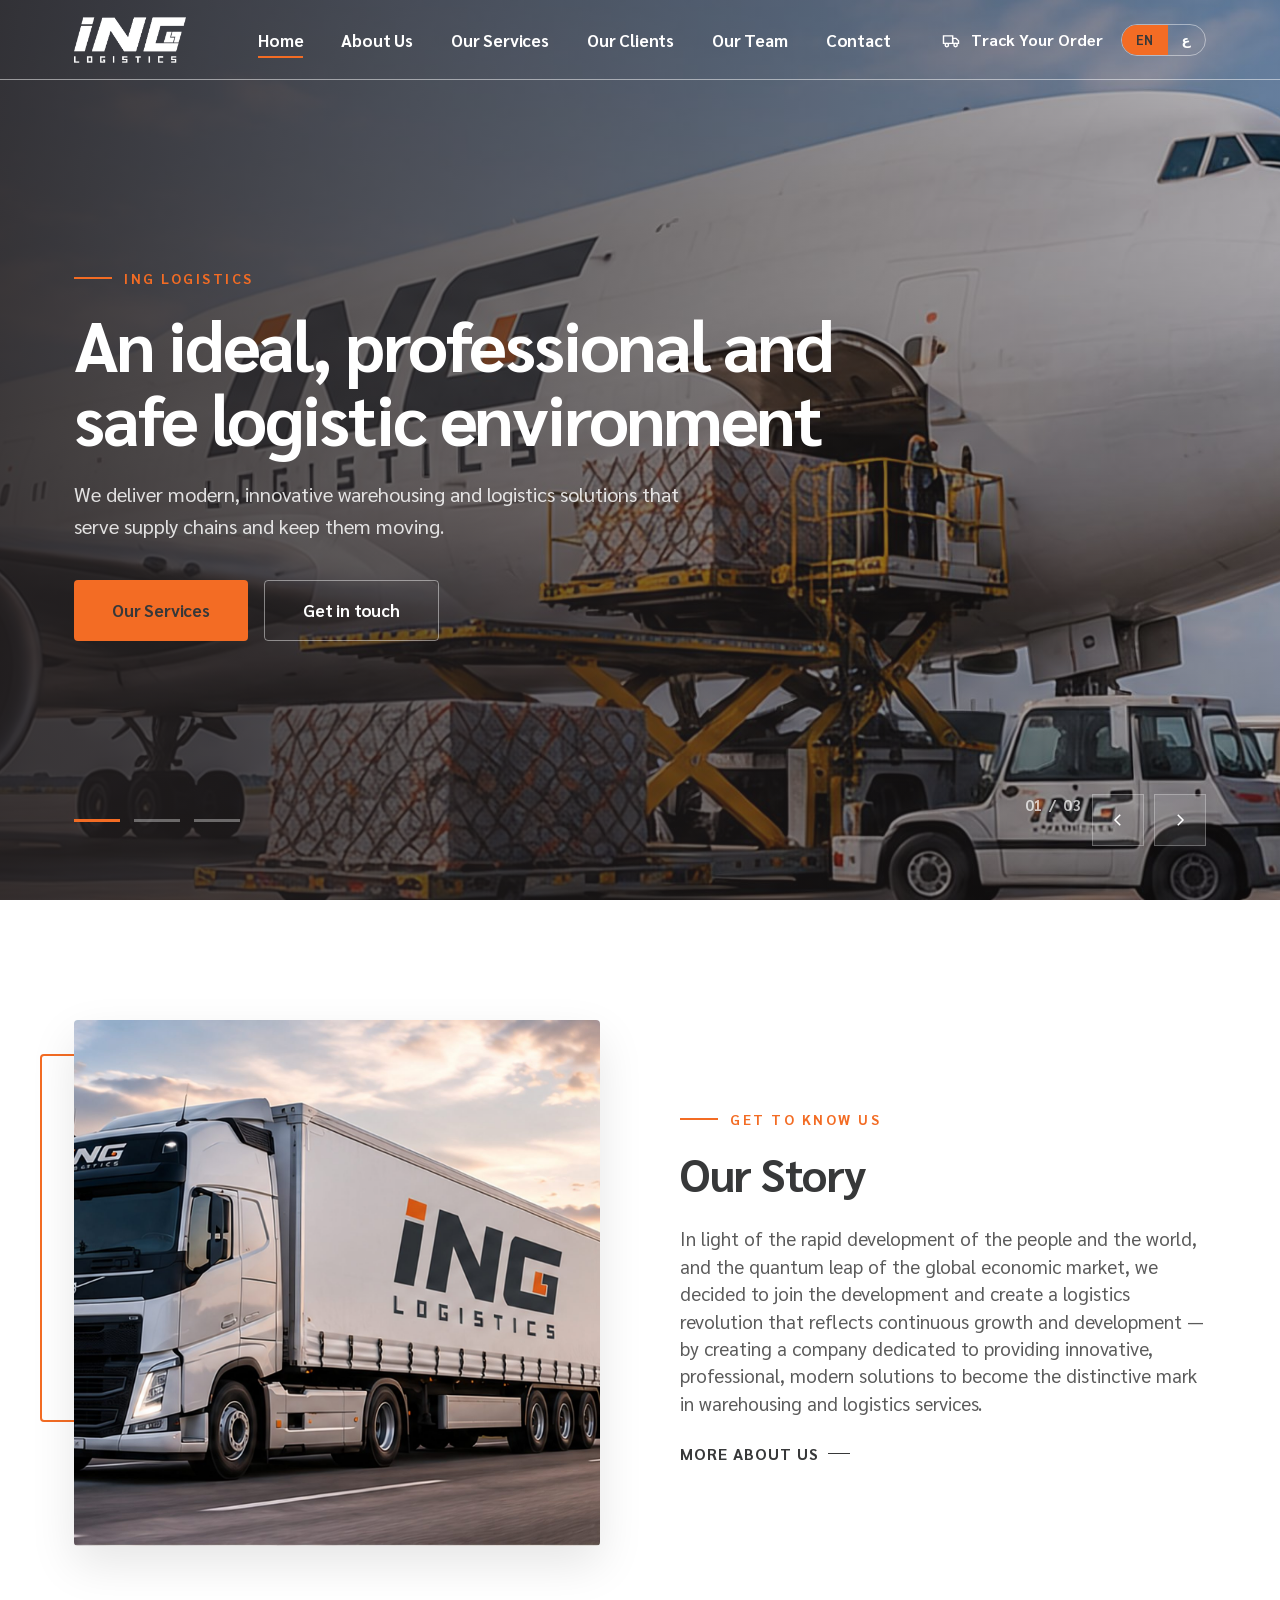
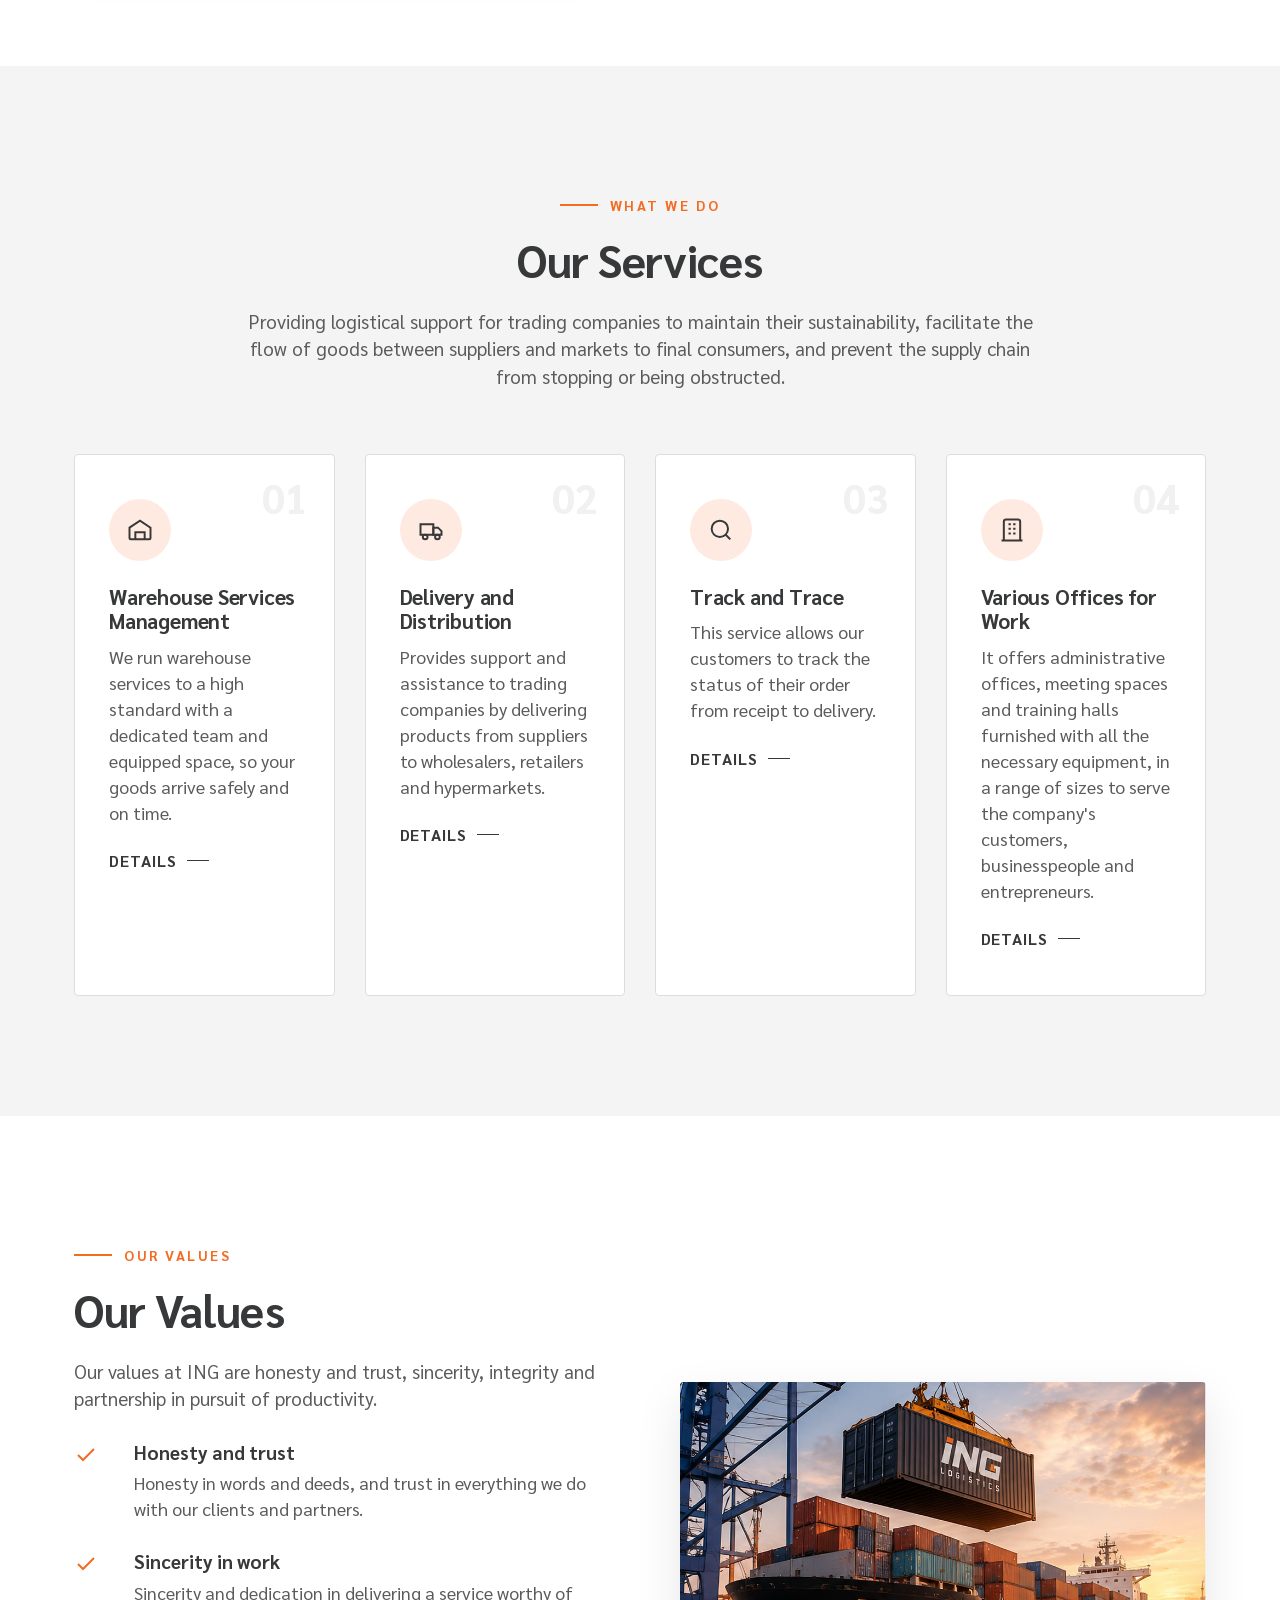
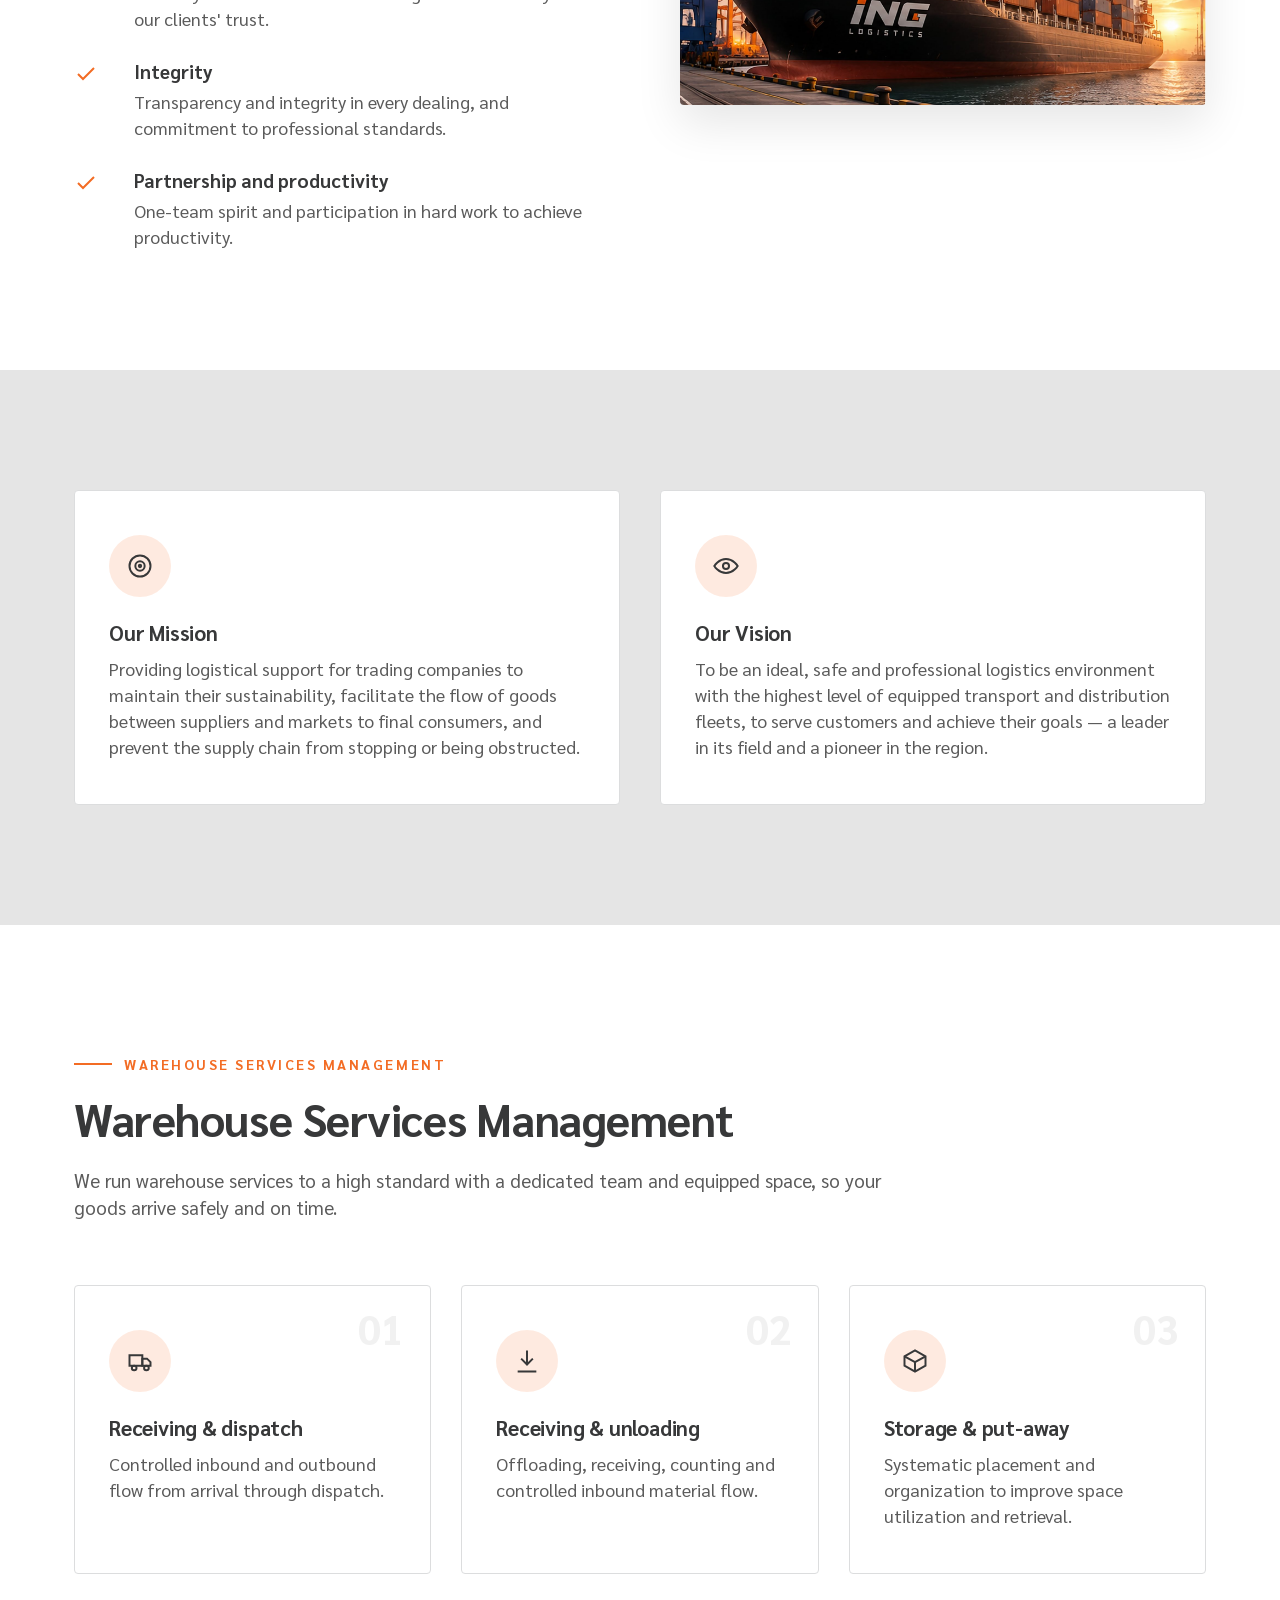
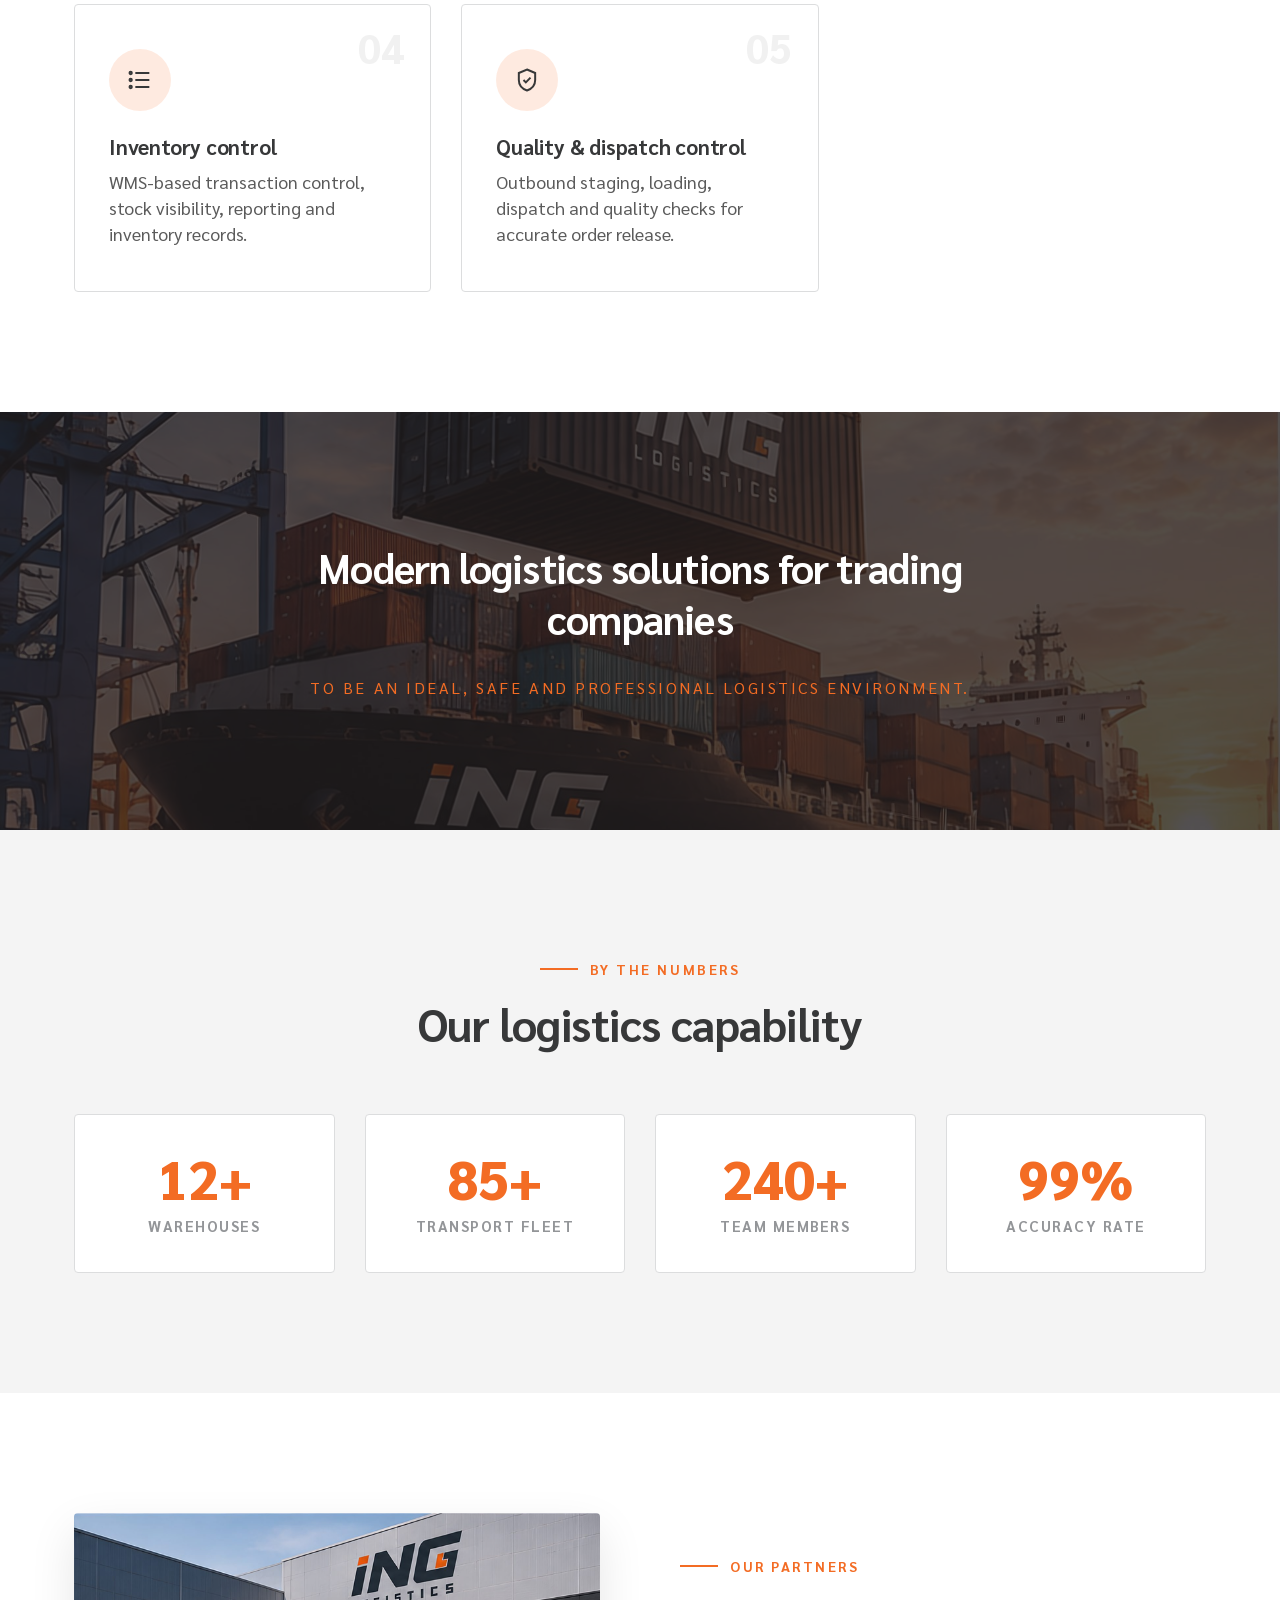
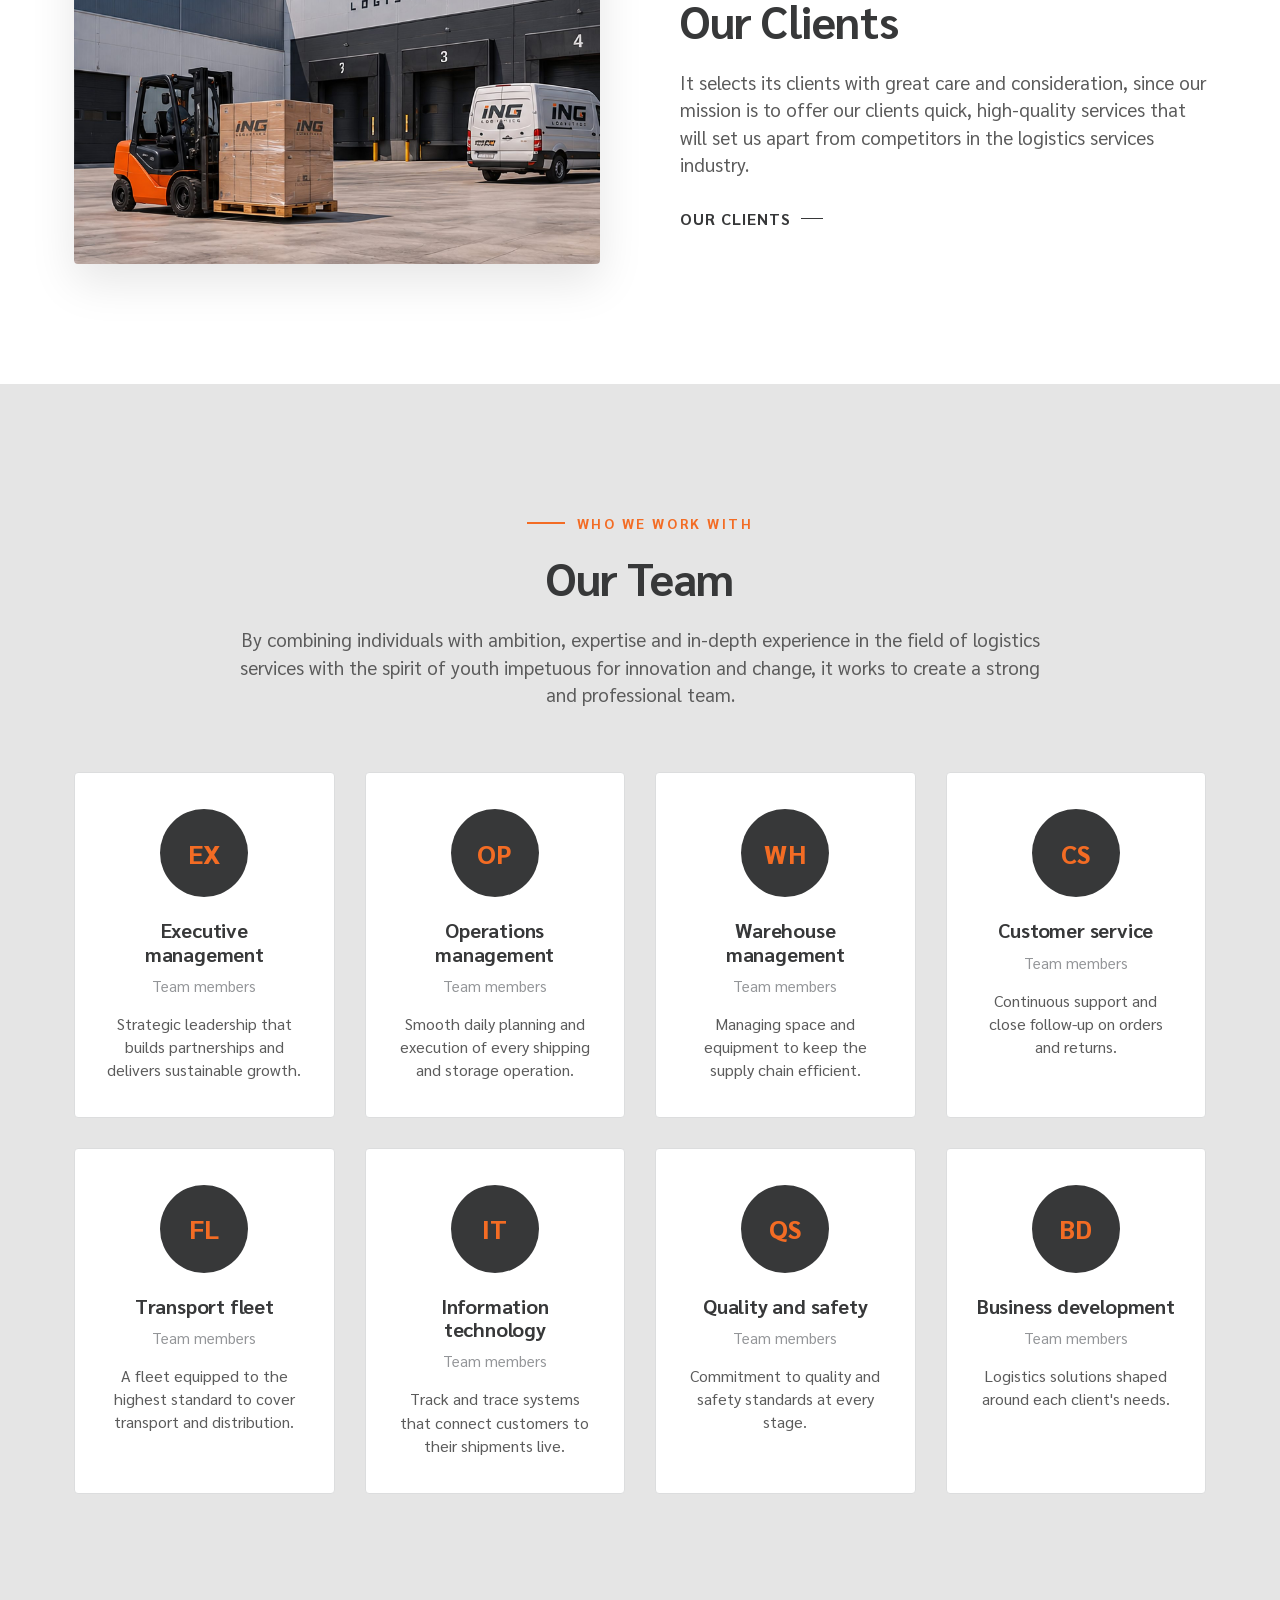
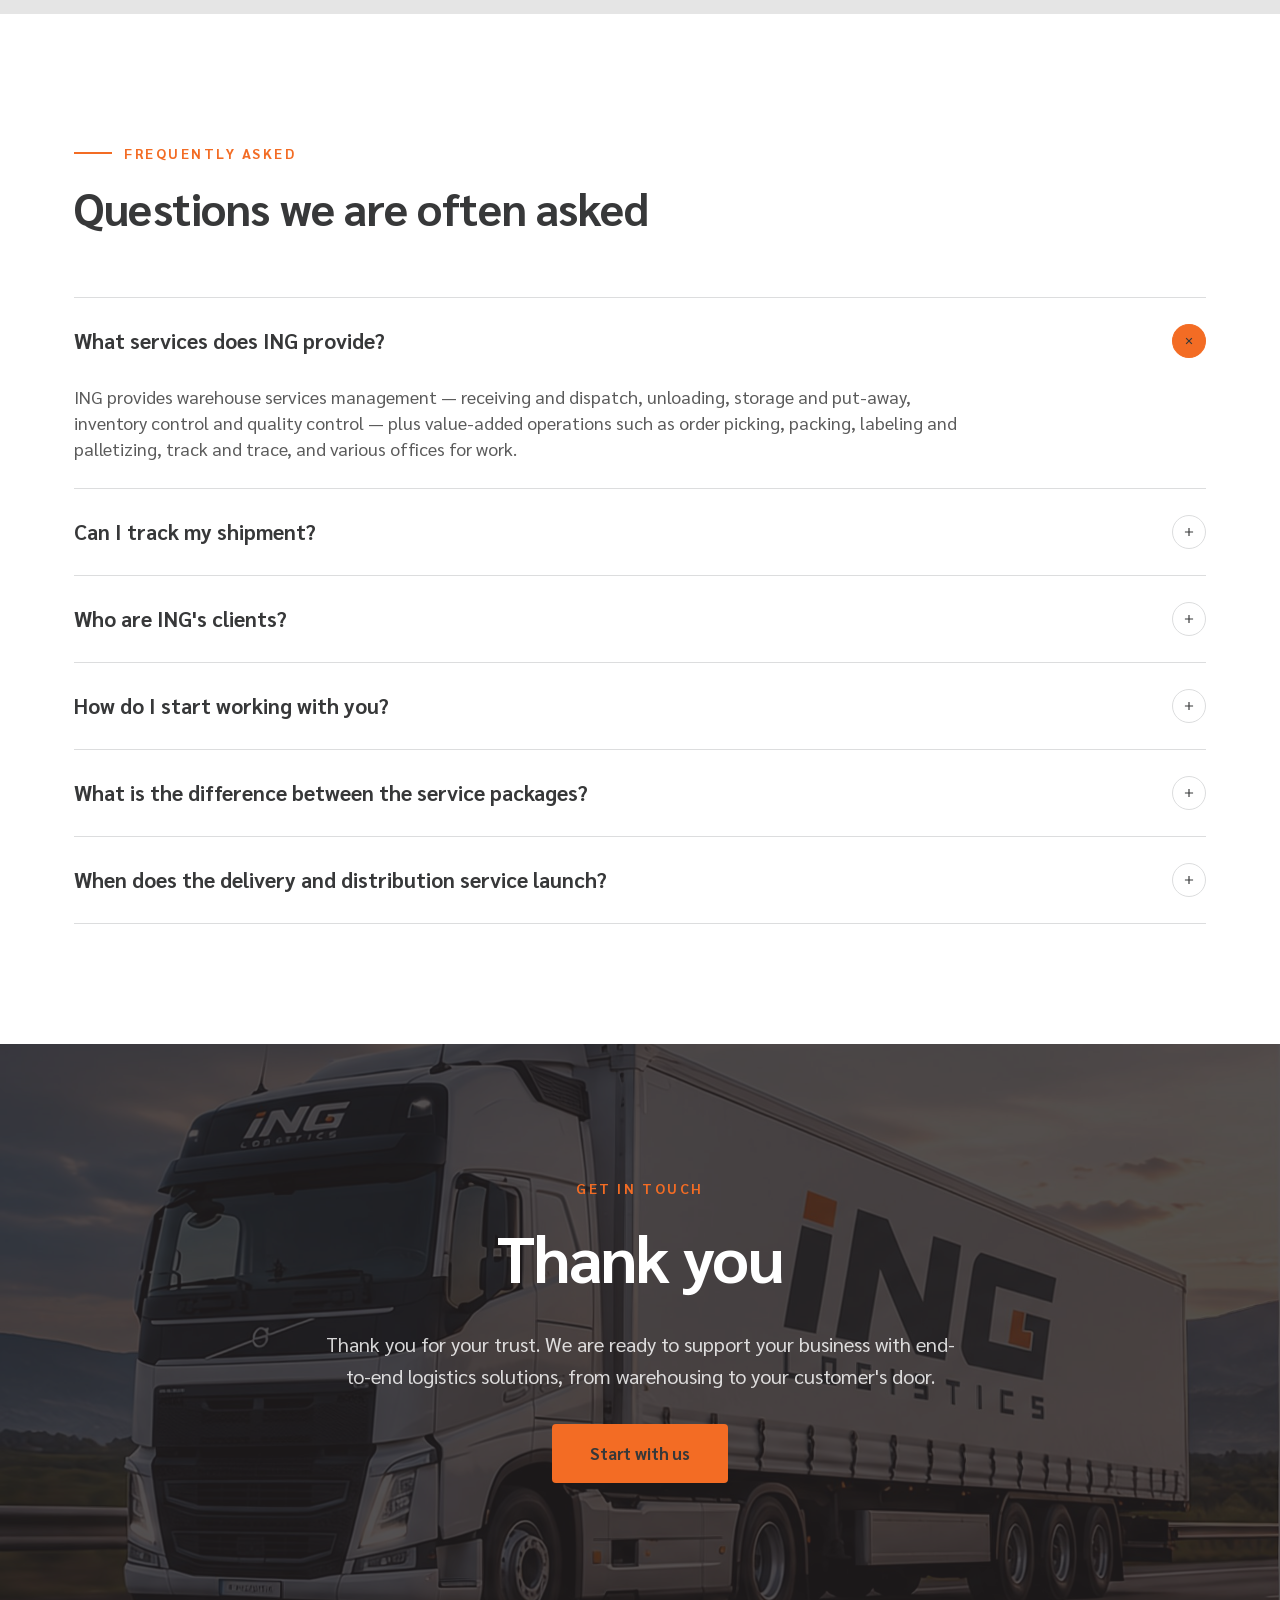
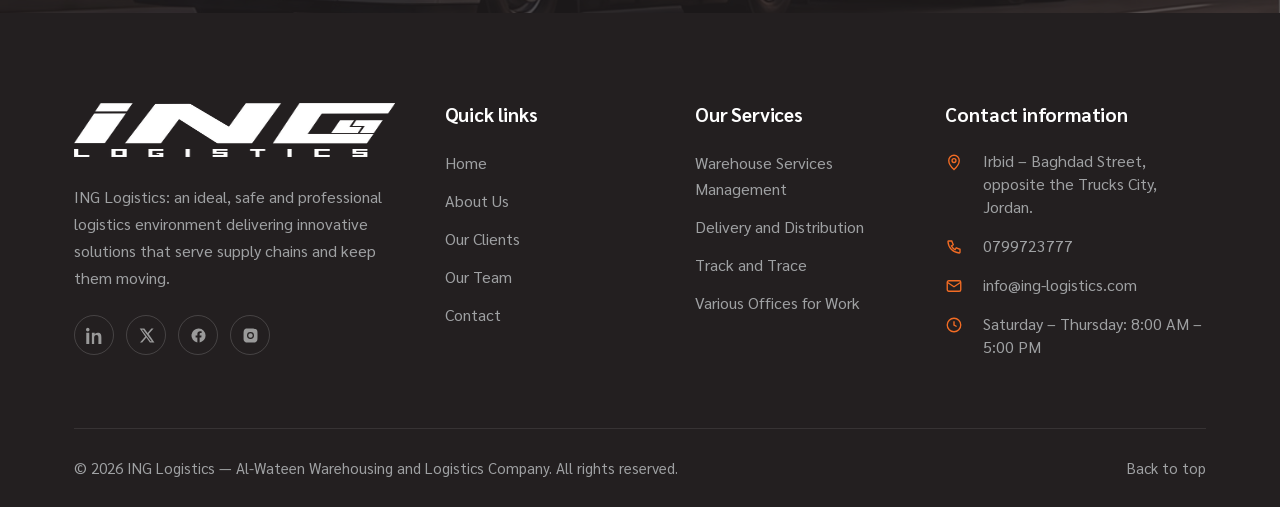
==== commit 6773fc98: "update" ====
--- a/index.html
+++ b/index.html
@@ -69,9 +69,9 @@
 
   <!-- =============================== HERO =============================== -->
   <section class="hero" data-slider aria-roledescription="carousel" aria-label="Highlights">
-    <div class="hero__slides">
-
-      <article class="hero__slide is-active">
+    <div class="hero__slides" data-cslides>
+
+      <article class="hero__slide is-active" data-cslide="slide.1">
         <div class="hero__bg" data-cimg="home.hero1" style="background-image:url('assets/img/slide-1.jpg')"></div>
         <div class="hero__inner container">
           <div class="hero__content">
@@ -86,7 +86,7 @@
         </div>
       </article>
 
-      <article class="hero__slide">
+      <article class="hero__slide" data-cslide="slide.2">
         <div class="hero__bg" data-cimg="home.hero2" style="background-image:url('assets/img/slide-2.jpg')"></div>
         <div class="hero__inner container">
           <div class="hero__content">
@@ -100,7 +100,7 @@
         </div>
       </article>
 
-      <article class="hero__slide">
+      <article class="hero__slide" data-cslide="slide.3">
         <div class="hero__bg" data-cimg="home.hero3" style="background-image:url('assets/img/slide-3.jpg')"></div>
         <div class="hero__inner container">
           <div class="hero__content">
